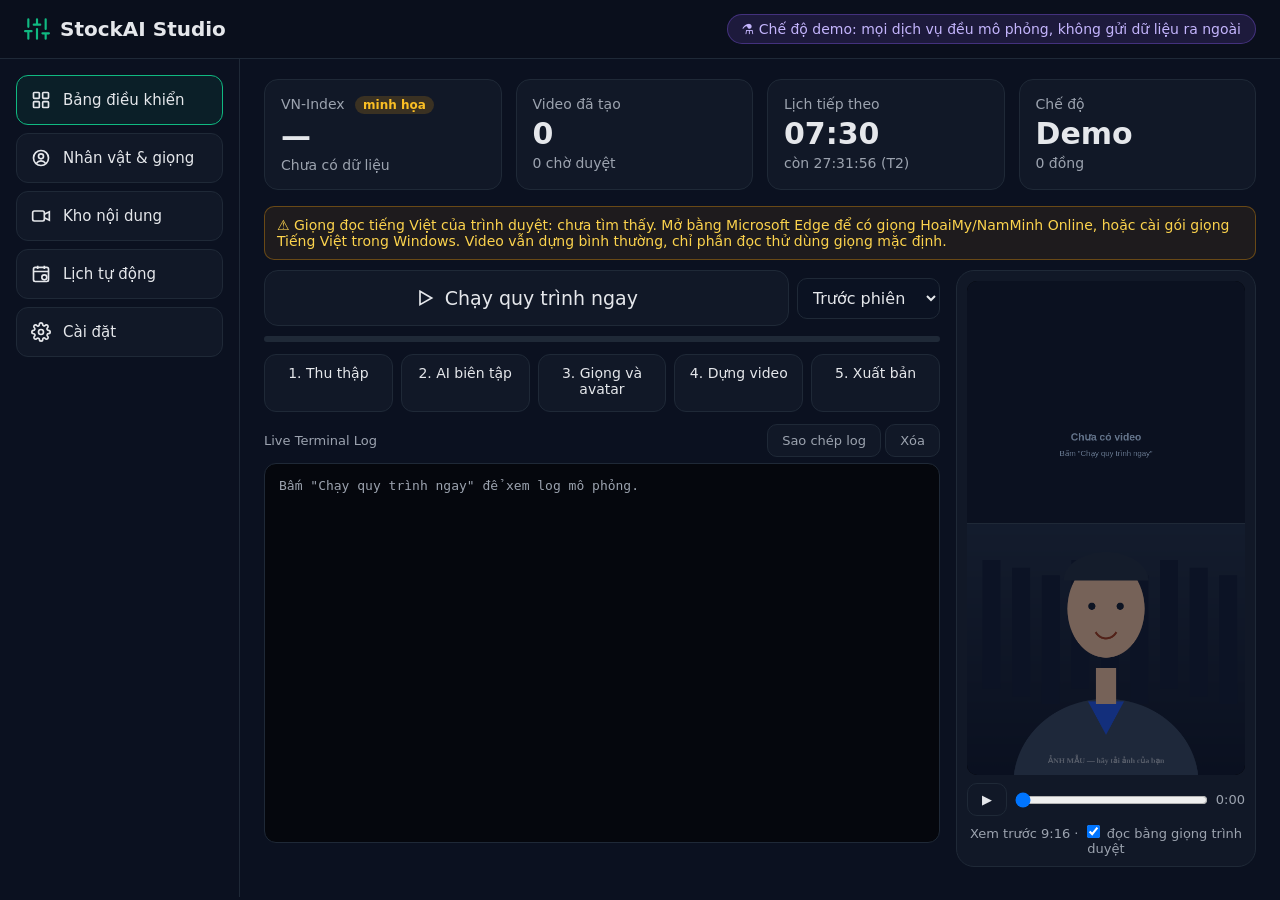
==== demo/index.html @ 79f8d300 "M0-M1 (một phần): khung dự án, models, DB, chỉ báo, RSS, provider thị trường, demo HTML Co-Authored-" ====
<!doctype html>
<html lang="vi">
<head>
<meta charset="utf-8">
<meta name="viewport" content="width=device-width, initial-scale=1">
<title>StockAI Studio</title>
<style>
:root{
  --bg:#0B1120; --panel:#0F172A; --card:#111827; --line:#1F2937; --text:#E5E7EB; --muted:#9CA3AF;
  --up:#10B981; --down:#F43F5E; --act:#3B82F6; --warn:#F59E0B; --purple:#8B5CF6;
}
*{box-sizing:border-box}
html,body{margin:0;height:100%;background:var(--bg);color:var(--text);font-family:"Be Vietnam Pro","Segoe UI",system-ui,sans-serif}
button,input,select,textarea{font:inherit;color:inherit}
button{cursor:pointer}
.top{display:flex;align-items:center;gap:16px;padding:14px 24px;border-bottom:1px solid var(--line);background:#0a0f1c;position:sticky;top:0;z-index:5}
.brand{display:flex;align-items:center;gap:10px;font-weight:700;font-size:20px;white-space:nowrap}
.banner{margin-left:auto;background:rgba(139,92,246,.15);color:#c4b5fd;border:1px solid rgba(139,92,246,.35);padding:6px 14px;border-radius:999px;font-size:14px;overflow:hidden;white-space:nowrap;text-overflow:ellipsis;max-width:60%}
.banner.prod{background:rgba(59,130,246,.15);color:#93c5fd;border-color:rgba(59,130,246,.4)}
.wrap{display:grid;grid-template-columns:240px 1fr;min-height:calc(100vh - 62px)}
nav{border-right:1px solid var(--line);padding:16px;display:flex;flex-direction:column;gap:8px}
nav button{display:flex;align-items:center;gap:12px;text-align:left;background:var(--card);border:1px solid var(--line);border-radius:12px;padding:14px;font-size:15px}
nav button.on{border-color:var(--up);background:rgba(16,185,129,.08)}
nav button svg{flex:none}
main{padding:20px 24px;min-width:0}
.tab{display:none}.tab.on{display:block}
.cards{display:grid;grid-template-columns:repeat(4,minmax(0,1fr));gap:14px;margin-bottom:16px}
.card{background:var(--card);border:1px solid var(--line);border-radius:14px;padding:16px}
.card .k{color:var(--muted);font-size:14px}
.card .v{font-size:30px;font-weight:700;margin:4px 0}
.card .s{color:var(--muted);font-size:14px}
.badge{display:inline-block;font-size:12px;padding:2px 8px;border-radius:999px;margin-left:6px;vertical-align:middle;font-weight:600}
.b-syn{background:rgba(245,158,11,.18);color:#fbbf24}.b-live{background:rgba(16,185,129,.18);color:#34d399}
.b-wait{background:rgba(245,158,11,.18);color:#fbbf24}.b-ok{background:rgba(16,185,129,.18);color:#34d399}
.b-fail{background:rgba(244,63,94,.18);color:#fb7185}.b-dry{background:rgba(59,130,246,.18);color:#93c5fd}
.up{color:var(--up)}.down{color:var(--down)}
.dash{display:grid;grid-template-columns:minmax(0,1fr) 300px;gap:16px}
.run{width:100%;padding:16px;font-size:19px;border-radius:14px;border:1px solid var(--line);background:var(--card);display:flex;align-items:center;justify-content:center;gap:10px}
.run:hover{border-color:var(--act)}
.run.busy{border-color:var(--down);color:#fda4af}
.steps{display:grid;grid-template-columns:repeat(5,1fr);gap:8px;margin:12px 0}
.step{background:var(--card);border:1px solid var(--line);border-radius:12px;padding:10px;font-size:14px;text-align:center;position:relative;overflow:hidden;min-height:58px}
.step .bar{position:absolute;left:0;bottom:0;height:3px;background:var(--up);width:0;transition:width .3s}
.step.doing{border-color:var(--act)}.step.done{border-color:var(--up);color:#a7f3d0}.step.err{border-color:var(--down)}
.term{background:#05070d;border:1px solid var(--line);border-radius:12px;height:380px;overflow:auto;padding:12px 14px;font-family:Consolas,"Cascadia Mono",monospace;font-size:13px;line-height:1.55;position:relative}
.term .INFO{color:#cbd5e1}.term .SUCCESS{color:#34d399}.term .WARN{color:#fbbf24}.term .ERROR{color:#fb7185}.term .DEBUG{color:#64748b}
.term .ts{color:#475569}
.termbar{display:flex;justify-content:space-between;align-items:center;margin:12px 0 6px;color:var(--muted);font-size:13px}
.btn{background:var(--card);border:1px solid var(--line);border-radius:10px;padding:8px 14px}
.btn:hover{border-color:#374151}
.btn.pri{background:var(--act);border-color:var(--act);color:#fff}
.btn.ok{background:var(--up);border-color:var(--up);color:#04130d}
.btn.danger{border-color:rgba(244,63,94,.5);color:#fda4af}
.btn:disabled{opacity:.45;cursor:not-allowed}
.phone{background:var(--card);border:1px solid var(--line);border-radius:18px;padding:10px;text-align:center}
.phone canvas{width:100%;aspect-ratio:9/16;border-radius:10px;background:#000;display:block}
.phone .ctl{display:flex;gap:6px;align-items:center;margin-top:8px}
.phone input[type=range]{flex:1}
.muted{color:var(--muted)}.small{font-size:13px}
.prog{height:6px;background:var(--line);border-radius:99px;overflow:hidden;margin-top:10px}
.prog>div{height:100%;background:linear-gradient(90deg,var(--act),var(--up));width:0;transition:width .3s}
.grid2{display:grid;grid-template-columns:1fr 1fr;gap:16px}
label.f{display:block;margin:10px 0 4px;color:var(--muted);font-size:13px}
input[type=text],input[type=password],input[type=time],select,textarea{width:100%;background:#0b1222;border:1px solid var(--line);border-radius:10px;padding:9px 11px}
textarea{min-height:220px;resize:vertical;line-height:1.5}
h2{margin:0 0 12px;font-size:20px}h3{margin:0 0 8px;font-size:16px}
.joblist{display:flex;flex-direction:column;gap:8px}
.job{display:flex;justify-content:space-between;align-items:center;gap:10px;background:var(--card);border:1px solid var(--line);border-radius:12px;padding:12px 14px;cursor:pointer}
.job.sel{border-color:var(--act)}.job.wait{border-color:rgba(245,158,11,.55)}
.detail{display:grid;grid-template-columns:320px 1fr;gap:16px;margin-top:16px}
.subtabs{display:flex;gap:6px;flex-wrap:wrap;margin-bottom:10px}
.subtabs button{background:transparent;border:1px solid var(--line);border-radius:999px;padding:5px 12px;font-size:13px}
.subtabs button.on{background:var(--act);border-color:var(--act);color:#fff}
.pane{display:none}.pane.on{display:block}
pre.box{white-space:pre-wrap;background:#0b1222;border:1px solid var(--line);border-radius:10px;padding:12px;margin:0;font-family:inherit;font-size:14px;line-height:1.6;max-height:420px;overflow:auto}
table{width:100%;border-collapse:collapse;font-size:14px}
td,th{border-bottom:1px solid var(--line);padding:9px 8px;text-align:left}
th{color:var(--muted);font-weight:500}
.switch{position:relative;display:inline-block;width:42px;height:24px;vertical-align:middle}
.switch input{display:none}
.switch span{position:absolute;inset:0;background:#374151;border-radius:99px;transition:.2s}
.switch span:before{content:"";position:absolute;width:18px;height:18px;left:3px;top:3px;background:#fff;border-radius:50%;transition:.2s}
.switch input:checked+span{background:var(--up)}
.switch input:checked+span:before{transform:translateX(18px)}
.note{background:rgba(245,158,11,.08);border:1px solid rgba(245,158,11,.35);color:#fcd34d;border-radius:10px;padding:10px 12px;font-size:14px;margin:10px 0}
.info{background:rgba(59,130,246,.08);border:1px solid rgba(59,130,246,.35);color:#bfdbfe;border-radius:10px;padding:10px 12px;font-size:14px;margin:10px 0}
.drop{border:2px dashed #374151;border-radius:12px;padding:18px;text-align:center;color:var(--muted);cursor:pointer}
.drop:hover{border-color:var(--act)}
.chk{display:flex;gap:8px;align-items:flex-start;margin:8px 0;font-size:14px}
.row{display:flex;gap:10px;align-items:center;flex-wrap:wrap}
.toast{position:fixed;right:20px;bottom:20px;background:#111827;border:1px solid var(--line);border-left:4px solid var(--up);padding:12px 16px;border-radius:10px;max-width:380px;z-index:20;display:none}
.pub{display:grid;grid-template-columns:24px 110px 1fr;gap:8px;align-items:center;margin:6px 0}
@media (max-width:1100px){.dash,.detail,.grid2{grid-template-columns:1fr}.cards{grid-template-columns:repeat(2,1fr)}.wrap{grid-template-columns:1fr}nav{flex-direction:row;overflow:auto;border-right:0;border-bottom:1px solid var(--line)}nav button{white-space:nowrap}}
</style>
</head>
<body>
<div class="top">
  <div class="brand">
    <svg width="26" height="26" viewBox="0 0 24 24" fill="none" stroke="#10B981" stroke-width="2" stroke-linecap="round"><path d="M4 21v-7M4 10V3M12 21v-9M12 8V3M20 21v-5M20 12V3M1 14h6M9 8h6M17 16h6"/></svg>
    StockAI Studio
  </div>
  <div class="banner" id="banner">⚗ Chế độ demo: mọi dịch vụ đều mô phỏng, không gửi dữ liệu ra ngoài</div>
</div>
<div class="wrap">
<nav id="nav">
  <button data-tab="dash" class="on"><svg width="20" height="20" viewBox="0 0 24 24" fill="none" stroke="currentColor" stroke-width="2"><rect x="3" y="3" width="7" height="7" rx="1"/><rect x="14" y="3" width="7" height="7" rx="1"/><rect x="3" y="14" width="7" height="7" rx="1"/><rect x="14" y="14" width="7" height="7" rx="1"/></svg>Bảng điều khiển</button>
  <button data-tab="char"><svg width="20" height="20" viewBox="0 0 24 24" fill="none" stroke="currentColor" stroke-width="2"><circle cx="12" cy="12" r="9"/><circle cx="12" cy="10" r="3"/><path d="M6.5 18.5a6.5 6.5 0 0 1 11 0"/></svg>Nhân vật &amp; giọng</button>
  <button data-tab="lib"><svg width="20" height="20" viewBox="0 0 24 24" fill="none" stroke="currentColor" stroke-width="2"><rect x="2" y="6" width="14" height="12" rx="2"/><path d="M16 10l6-3v10l-6-3"/></svg>Kho nội dung <span id="navWait"></span></button>
  <button data-tab="sched"><svg width="20" height="20" viewBox="0 0 24 24" fill="none" stroke="currentColor" stroke-width="2"><rect x="3" y="4" width="18" height="17" rx="2"/><path d="M3 9h18M8 2v4M16 2v4"/><circle cx="16" cy="16" r="3"/></svg>Lịch tự động</button>
  <button data-tab="set"><svg width="20" height="20" viewBox="0 0 24 24" fill="none" stroke="currentColor" stroke-width="2"><circle cx="12" cy="12" r="3"/><path d="M19.4 15a1.7 1.7 0 0 0 .3 1.8l.1.1a2 2 0 1 1-2.8 2.8l-.1-.1a1.7 1.7 0 0 0-1.8-.3 1.7 1.7 0 0 0-1 1.5V21a2 2 0 1 1-4 0v-.1a1.7 1.7 0 0 0-1.1-1.5 1.7 1.7 0 0 0-1.8.3l-.1.1a2 2 0 1 1-2.8-2.8l.1-.1a1.7 1.7 0 0 0 .3-1.8 1.7 1.7 0 0 0-1.5-1H3a2 2 0 1 1 0-4h.1a1.7 1.7 0 0 0 1.5-1.1 1.7 1.7 0 0 0-.3-1.8l-.1-.1a2 2 0 1 1 2.8-2.8l.1.1a1.7 1.7 0 0 0 1.8.3H9a1.7 1.7 0 0 0 1-1.5V3a2 2 0 1 1 4 0v.1a1.7 1.7 0 0 0 1 1.5 1.7 1.7 0 0 0 1.8-.3l.1-.1a2 2 0 1 1 2.8 2.8l-.1.1a1.7 1.7 0 0 0-.3 1.8V9a1.7 1.7 0 0 0 1.5 1H21a2 2 0 1 1 0 4h-.1a1.7 1.7 0 0 0-1.5 1z"/></svg>Cài đặt</button>
</nav>
<main>
<!-- TAB 1 -->
<section class="tab on" id="tab-dash">
  <div class="cards">
    <div class="card"><div class="k">VN-Index <span class="badge b-syn" id="qBadge">minh họa</span></div><div class="v" id="cIdx">—</div><div class="s" id="cChg">Chưa có dữ liệu</div></div>
    <div class="card"><div class="k">Video đã tạo</div><div class="v" id="cVid">0</div><div class="s" id="cWait">0 chờ duyệt</div></div>
    <div class="card"><div class="k">Lịch tiếp theo</div><div class="v" id="cNext">--:--</div><div class="s" id="cCount">Chưa có lịch</div></div>
    <div class="card"><div class="k">Chế độ</div><div class="v" id="cMode">Demo</div><div class="s" id="cCost">0 đồng</div></div>
  </div>
  <div id="preflight"></div>
  <div class="dash">
    <div>
      <div class="row" style="gap:8px;flex-wrap:nowrap">
        <button class="run" id="runBtn"><svg width="20" height="20" viewBox="0 0 24 24" fill="none" stroke="currentColor" stroke-width="2"><path d="M6 4l14 8-14 8z"/></svg><span>Chạy quy trình ngay</span></button>
        <select id="sessSel" style="width:180px"><option value="PRE_MARKET">Trước phiên</option><option value="POST_MARKET">Sau phiên</option><option value="ADHOC">Đột xuất</option></select>
      </div>
      <div class="prog"><div id="progBar"></div></div>
      <div class="steps" id="steps"></div>
      <div class="termbar"><span>Live Terminal Log</span><span><button class="btn small" id="copyLog">Sao chép log</button> <button class="btn small" id="clrLog">Xóa</button></span></div>
      <div class="term" id="term"><span class="muted">Bấm "Chạy quy trình ngay" để xem log mô phỏng.</span></div>
    </div>
    <div class="phone">
      <canvas id="dashCanvas" width="540" height="960"></canvas>
      <div class="ctl"><button class="btn small" id="dashPlay">▶</button><input type="range" id="dashSeek" min="0" max="1000" value="0"><span class="small muted" id="dashTime">0:00</span></div>
      <div class="small muted" style="margin-top:6px">Xem trước 9:16 · <label><input type="checkbox" id="dashVoice" checked> đọc bằng giọng trình duyệt</label></div>
    </div>
  </div>
</section>

<!-- TAB 2 -->
<section class="tab" id="tab-char">
  <h2>Nhân vật &amp; giọng đọc</h2>
  <div class="grid2">
    <div class="card">
      <h3>Ảnh chân dung (vùng avatar 1080 × 976)</h3>
      <canvas id="avPrev" width="540" height="488" style="width:100%;border-radius:10px;background:#000"></canvas>
      <div class="drop" id="drop" style="margin-top:10px">Kéo-thả hoặc bấm để chọn ảnh chân dung (JPG/PNG)</div>
      <input type="file" id="avFile" accept="image/*" hidden>
      <label class="f">Tên người trong ảnh</label>
      <input type="text" id="consName" placeholder="Ví dụ: Nguyễn Văn A">
      <label class="f">Quan hệ</label>
      <select id="consRel"><option value="SELF">Tôi là người trong ảnh</option><option value="AUTHORIZED">Đã được người trong ảnh đồng ý</option></select>
      <div class="chk"><input type="checkbox" id="consChk"><label for="consChk">Tôi là người trong ảnh hoặc đã được người trong ảnh đồng ý cho sử dụng hình ảnh để tạo MC ảo (R-LEGAL-3).</label></div>
      <div class="small muted" id="avStatus">Đang dùng ảnh mẫu do app tự vẽ (placeholder).</div>
      <div class="row" style="margin-top:8px"><button class="btn danger small" id="avReset">Quay về ảnh mẫu</button></div>
    </div>
    <div class="card">
      <h3>Nhà cung cấp avatar</h3>
      <select id="avProv">
        <option value="demo">Demo – chuyển động nhẹ (0 đồng, không khớp môi)</option>
        <option value="fal_std">fal.ai Kling AI Avatar v2 Standard (~$0,0562/giây)</option>
        <option value="fal_pro">fal.ai Kling AI Avatar v2 Pro (~$0,115/giây)</option>
        <option value="heygen">HeyGen Photo Avatar (~$0,10/giây)</option>
        <option value="hybrid">Hybrid: khớp môi 15 giây đầu/cuối (~$0,84/video)</option>
      </select>
      <div class="info" id="costEst">Ước tính: 0 đồng/video.</div>
      <h3 style="margin-top:16px">Giọng đọc</h3>
      <label class="f">Giọng (edge-tts ở bản thật)</label>
      <select id="voiceSel"><option value="vi-VN-HoaiMyNeural">vi-VN-HoaiMyNeural (nữ)</option><option value="vi-VN-NamMinhNeural">vi-VN-NamMinhNeural (nam)</option></select>
      <label class="f">Tốc độ: <b id="rateLbl">+5%</b></label>
      <input type="range" id="rate" min="-10" max="20" value="5" style="width:100%">
      <label class="f">Câu nghe thử</label>
      <input type="text" id="ttsText" value="Xin chào, đây là bản tin chứng khoán của StockAI Studio. VN-Index tăng 0,97%.">
      <div class="row" style="margin-top:10px"><button class="btn pri" id="ttsBtn">🔊 Nghe thử</button><span class="small muted" id="ttsInfo"></span></div>
      <div class="small muted" style="margin-top:6px">Văn bản sau chuẩn hóa TTS: <span id="ttsNorm"></span></div>
    </div>
  </div>
</section>

<!-- TAB 3 -->
<section class="tab" id="tab-lib">
  <div class="row" style="justify-content:space-between"><h2>Kho nội dung &amp; duyệt bài</h2>
    <select id="libFilter" style="width:220px"><option value="">Tất cả trạng thái</option><option>WAITING_APPROVAL</option><option>COMPLETED</option><option>FAILED</option><option>CANCELLED</option></select></div>
  <div class="joblist" id="jobList"></div>
  <div id="jobDetail"></div>
</section>

<!-- TAB 4 -->
<section class="tab" id="tab-sched">
  <h2>Lịch tự động</h2>
  <div class="note">Lịch chỉ chạy khi ứng dụng đang mở (có thể thu nhỏ xuống khay hệ thống). Ở bản demo này: chỉ chạy khi tab trình duyệt đang mở.</div>
  <div class="grid2">
    <div class="card">
      <h3>Thêm lịch</h3>
      <label class="f">Tên</label><input type="text" id="sName" value="Bản tin trước phiên">
      <label class="f">Loại phiên</label><select id="sType"><option value="PRE_MARKET">Trước phiên</option><option value="POST_MARKET">Sau phiên</option></select>
      <label class="f">Giờ</label><input type="time" id="sTime" value="07:30">
      <label class="f">Ngày</label><select id="sDays"><option value="mon-fri">Thứ 2 – Thứ 6</option><option value="all">Cả tuần</option></select>
      <label class="f">Nền tảng</label>
      <div class="row small"><label><input type="checkbox" class="sPf" value="telegram" checked> Telegram</label><label><input type="checkbox" class="sPf" value="facebook"> Facebook Reels</label><label><input type="checkbox" class="sPf" value="youtube"> YouTube Shorts</label><label><input type="checkbox" class="sPf" value="tiktok"> TikTok</label></div>
      <div class="chk"><label class="switch"><input type="checkbox" id="sAppr" checked><span></span></label> Chờ tôi duyệt trước khi đăng</div>
      <div class="row"><button class="btn pri" id="sAdd">Thêm lịch</button><button class="btn" id="sQuick">Tạo lịch thử sau 1 phút</button></div>
    </div>
    <div class="card">
      <h3>Danh sách lịch</h3>
      <table><thead><tr><th>Bật</th><th>Tên</th><th>Giờ</th><th>Ngày</th><th>Lần chạy gần nhất</th><th></th></tr></thead><tbody id="sTable"></tbody></table>
    </div>
  </div>
</section>

<!-- TAB 5 -->
<section class="tab" id="tab-set">
  <h2>Cài đặt</h2>
  <div class="grid2">
    <div class="card">
      <h3>Chế độ vận hành</h3>
      <div class="row"><span>DEMO</span><label class="switch"><input type="checkbox" id="modeSw"><span></span></label><span>PRODUCTION</span></div>
      <div id="prodCheck"></div>
      <h3 style="margin-top:18px">Kiểm tra môi trường (preflight)</h3>
      <table id="pfTable"></table>
      <h3 style="margin-top:18px">Bảo trì</h3>
      <div class="row"><button class="btn" id="exportBtn">Xuất dữ liệu demo (JSON)</button><button class="btn danger" id="wipeBtn">Xóa toàn bộ dữ liệu demo</button></div>
    </div>
    <div class="card">
      <h3>Khóa dịch vụ</h3>
      <div class="small muted">Bản thật lưu trong Windows Credential Manager / macOS Keychain (R-SEC-3). Bản demo chỉ giữ trong bộ nhớ tab và <b>không gửi đi đâu</b>.</div>
      <div id="keys"></div>
    </div>
  </div>
</section>
</main>
</div>
<div class="toast" id="toast"></div>

<script>
"use strict";
/* =========================================================
   StockAI Studio — bản demo trình duyệt (theo BLUEPRINT v3.0)
   Mọi dịch vụ ngoài đều mô phỏng; logic nghiệp vụ là thật.
   ========================================================= */
const $ = s => document.querySelector(s);
const $$ = s => [...document.querySelectorAll(s)];
const sleep = ms => new Promise(r => setTimeout(r, ms));
const NFC = s => (s || "").normalize("NFC");
const store = {
  get(k, d){ try{ const v = localStorage.getItem("stockai." + k); return v ? JSON.parse(v) : d; }catch{ return d; } },
  set(k, v){ try{ localStorage.setItem("stockai." + k, JSON.stringify(v)); return true; }catch{ return false; } }
};

/* ---------- Định dạng số kiểu Việt Nam ---------- */
const nf = (d=2) => new Intl.NumberFormat("vi-VN", {minimumFractionDigits:d, maximumFractionDigits:d});
const fmt = (x, d=2) => nf(d).format(x);
const fmtSigned = (x, d=2) => (x >= 0 ? "+" : "-") + fmt(Math.abs(x), d);
const dmy = d => `${String(d.getDate()).padStart(2,"0")}/${String(d.getMonth()+1).padStart(2,"0")}/${d.getFullYear()}`;
const ymd = d => `${d.getFullYear()}-${String(d.getMonth()+1).padStart(2,"0")}-${String(d.getDate()).padStart(2,"0")}`;
const uuid = () => (crypto.randomUUID ? crypto.randomUUID() : String(Math.random()).slice(2));
const SESSION_LABEL = {PRE_MARKET:"TRƯỚC PHIÊN", POST_MARKET:"TỔNG KẾT PHIÊN", ADHOC:"ĐIỂM TIN"};

/* ---------- Layout 9:16 (Mục 10 — nguồn sự thật duy nhất) ---------- */
const L = {
  W:1080, H:1920,
  header:{x:60,y:120,w:960,h:100},
  ticker:{y:220,h:60,speed:140},
  broll:{y:280,h:660},
  aiLabel:{x:76,y:296,h:44},
  divider:{y:940,h:4},
  avatar:{y:944,h:976},
  subs:{left:140,right:940,bottom:1400,size:60,maxW:800},
  wave:{x:120,y:1410,w:840,h:60},
  disclaimer:{x:60,y:860,w:900,h:70},
  unsafe:{bottomY:1440, rightX:960, rightFromY:840, topY:120}
};

/* ---------- Dữ liệu thị trường: SyntheticProvider (random walk có seed) ---------- */
function mulberry32(a){ return function(){ a |= 0; a = a + 0x6D2B79F5 | 0; let t = Math.imul(a ^ a >>> 15, 1 | a); t = t + Math.imul(t ^ t >>> 7, 61 | t) ^ t; return ((t ^ t >>> 14) >>> 0) / 4294967296; }; }
function tradingDaysBack(n, end){
  const out = []; const d = new Date(end); d.setHours(0,0,0,0);
  if (d.getDay() === 0) d.setDate(d.getDate()-2); else if (d.getDay() === 6) d.setDate(d.getDate()-1);
  while (out.length < n){ if (d.getDay() !== 0 && d.getDay() !== 6) out.unshift(new Date(d)); d.setDate(d.getDate()-1); }
  return out;
}
function syntheticBars(seedDate, n=60){
  const seed = Number(ymd(seedDate).replaceAll("-",""));
  const rnd = mulberry32(seed);
  const days = tradingDaysBack(n, seedDate);
  let c = 1640 + rnd()*60; const bars = [];
  for (const d of days){
    const o = c * (1 + (rnd()-0.5)*0.006);
    c = o * (1 + (rnd()-0.48)*0.018);
    const h = Math.max(o,c) * (1 + rnd()*0.006), l = Math.min(o,c) * (1 - rnd()*0.006);
    bars.push({date:ymd(d), open:+o.toFixed(2), high:+h.toFixed(2), low:+l.toFixed(2), close:+c.toFixed(2), volume:Math.round(550e6 + rnd()*450e6)});
  }
  return bars;
}
/* ---------- Chỉ báo (Mục 9.2): SMA20, RSI14 Wilder, hỗ trợ/kháng cự ---------- */
function sma(arr, n){ return arr.map((_,i) => i < n-1 ? null : arr.slice(i-n+1,i+1).reduce((a,b)=>a+b,0)/n); }
function rsiWilder(close, n=14){
  const a = 1/n; let g = 0, l = 0;
  for (let i=1;i<close.length;i++){ const d = close[i]-close[i-1]; const gi = Math.max(d,0), li = Math.max(-d,0);
    if (i === 1){ g = gi; l = li; } else { g = a*gi + (1-a)*g; l = a*li + (1-a)*l; } }
  return l === 0 ? 100 : 100 - 100/(1 + g/l);
}
function buildSnapshot(bars, source, quality){
  const close = bars.map(b=>b.close), last = bars.at(-1), prev = bars.at(-2);
  const t20 = bars.slice(-20);
  const change = last.close - prev.close;
  return { symbol:"VNINDEX", session_date:last.date, bars, close:last.close, change:+change.toFixed(2),
    change_pct:+(change/prev.close*100).toFixed(2), volume:last.volume, value_bn_vnd:null, foreign_net_bn_vnd:null,
    sma20:+sma(close,20).at(-1).toFixed(2), rsi14:+rsiWilder(close).toFixed(2),
    support20:+Math.min(...t20.map(b=>b.low)).toFixed(2), resistance20:+Math.max(...t20.map(b=>b.high)).toFixed(2),
    source, data_quality:quality };
}

/* ---------- Tin tức: fixture RSS mẫu (tự tạo, đúng cấu trúc 3 nguồn) ---------- */
const NEWS_FIXTURE = [
  {t:"Khối ngoại bán ròng phiên thứ ba liên tiếp trên HOSE", s:"CafeF", h:3, sum:"Dòng vốn ngoại tiếp tục rút ròng tập trung ở nhóm ngân hàng và bất động sản."},
  {t:"NHNN giữ ổn định lãi suất điều hành, tỷ giá hạ nhiệt", s:"VnEconomy", h:5, sum:"Ngân hàng Nhà nước duy trì mặt bằng lãi suất, tỷ giá trung tâm giảm nhẹ trong tuần."},
  {t:"Thanh khoản HOSE cải thiện, dòng tiền quay lại nhóm chứng khoán", s:"Vietstock", h:7, sum:"Giá trị giao dịch tăng so với phiên trước, nhóm cổ phiếu chứng khoán thu hút dòng tiền."},
  {t:"Khối ngoại bán ròng phiên thứ 3 liên tiếp trên sàn HOSE", s:"Vietstock", h:4, sum:"Tin trùng ý với CafeF — dùng để kiểm tra chống trùng gần đúng."},
  {t:"Fed phát tín hiệu thận trọng về lộ trình giảm lãi suất", s:"VnEconomy", h:9, sum:"Biên bản cuộc họp cho thấy các thành viên muốn thêm dữ liệu lạm phát trước khi quyết định."},
  {t:"Nhóm cổ phiếu thép hồi phục sau chuỗi điều chỉnh", s:"CafeF", h:11, sum:"Nhiều mã thép tăng giá trở lại khi giá nguyên liệu đầu vào ổn định."},
  {t:"Giá vàng miếng lập đỉnh mới trong tuần", s:"VnEconomy", h:6, sum:"Tin ngoài chủ đề chứng khoán — sẽ bị bộ lọc từ khóa loại bỏ."},
  {t:"Trái phiếu doanh nghiệp: áp lực đáo hạn giảm dần", s:"CafeF", h:20, sum:"Khối lượng trái phiếu đáo hạn trong quý tới thấp hơn cùng kỳ."},
  {t:"UPCoM: thêm doanh nghiệp đăng ký giao dịch trong tháng", s:"Vietstock", h:26, sum:"Số doanh nghiệp mới lên sàn UPCoM tăng nhẹ."},
  {t:"VN-Index giằng co quanh vùng kháng cự ngắn hạn", s:"CafeF", h:2, sum:"Chỉ số dao động hẹp, lực cung xuất hiện khi tiếp cận vùng đỉnh cũ."}
];
const TOPIC_KW = {"vn-index":3,"cổ phiếu":2,"chứng khoán":2,"hose":2,"hnx":2,"upcom":1.5,"khối ngoại":3,"thanh khoản":2.5,"lãi suất":2,"tỷ giá":1.5,"nhnn":1.5,"fed":1.5,"trái phiếu":1};
const normTitle = s => NFC(s).toLowerCase().replace(/[^\p{L}\p{N}\s]/gu," ").replace(/\s+/g," ").trim();
async function sha256(s){ const b = await crypto.subtle.digest("SHA-256", new TextEncoder().encode(s)); return [...new Uint8Array(b)].map(x=>x.toString(16).padStart(2,"0")).join(""); }
function jaccard(a, b){ const A = new Set(normTitle(a).split(" ")), B = new Set(normTitle(b).split(" ")); let i = 0; A.forEach(w => B.has(w) && i++); return i / (A.size + B.size - i); }
async function collectNews(now, log){
  // Cửa sổ thời gian: min(now-48h, 00:00 ngày giao dịch liền trước), tối đa 96h
  const prevTd = new Date(now); prevTd.setHours(0,0,0,0);
  do { prevTd.setDate(prevTd.getDate()-1); } while (prevTd.getDay()===0 || prevTd.getDay()===6);
  let since = new Date(Math.min(now - 48*3600e3, prevTd));
  if (now - since > 96*3600e3) since = new Date(now - 96*3600e3);
  await log("INFO", `Cửa sổ tin: từ ${since.toLocaleString("vi-VN")} (${Math.round((now-since)/3600e3)} giờ)`);
  const items = [], seen = new Set();
  for (const f of NEWS_FIXTURE){
    const title = NFC(f.t), low = title.toLowerCase() + " " + f.sum.toLowerCase();
    const kw = Object.entries(TOPIC_KW).filter(([k]) => low.includes(k));
    if (!kw.length){ await log("DEBUG", `Loại tin ngoài chủ đề: "${title}"`); continue; }
    const hash = await sha256(normTitle(title));
    if (seen.has(hash)) continue; seen.add(hash);
    const dup = items.find(x => jaccard(x.title, title) >= 0.6);
    if (dup){ dup.sources++; await log("DEBUG", `Chống trùng (Jaccard ≥ 0,6): gộp "${title}" vào tin của ${dup.source}`); continue; }
    items.push({ title, source:f.s, url:`https://example.invalid/${f.s.toLowerCase()}/${hash.slice(0,10)}`, published_at:new Date(now - f.h*3600e3).toISOString(),
      summary:NFC(f.sum).slice(0,300), content_hash:hash, kwWeight:kw.reduce((a,[,w])=>a+w,0), hoursAgo:f.h, sources:1 });
  }
  const maxKw = Math.max(...items.map(x=>x.kwWeight));
  items.forEach(x => x.score = +(0.5*Math.max(0,1-x.hoursAgo/96) + 0.3*x.kwWeight/maxKw + 0.2*Math.min(x.sources,3)/3).toFixed(3));
  items.sort((a,b) => b.score - a.score);
  return items.slice(0,20).map((x,i) => ({...x, id:i}));
}

/* ---------- AI biên tập: TemplateFallbackProvider + hậu kiểm ---------- */
const DISCLAIMER = "Nội dung chỉ mang tính tham khảo, không phải khuyến nghị đầu tư.";
const AI_DECL = "Video có sử dụng AI (MC ảo, giọng đọc tổng hợp).";
const BANNED = ["chắc chắn","mua ngay","bắt đáy ngay","x2 tài khoản","cơ hội cuối cùng"];
const HOOKS = ["câu hỏi gợi tò mò","con số nổi bật nhất","so sánh với phiên trước","tin nóng nhất","cảnh báo nhẹ nhàng"];
const wc = s => s.trim().split(/\s+/).filter(Boolean).length;
function templateScript(ctx){
  const m = ctx.market, up = m.change >= 0, dir = up ? "tăng" : "giảm";
  const sd = new Date(m.session_date + "T00:00:00");
  const hookIdx = (new Date(ctx.run_date).getDate()) % HOOKS.length;
  const hookLines = [
    `Sau phiên ${dir} ${fmt(Math.abs(m.change))} điểm, liệu VN-Index sẽ đi tiếp theo hướng nào?`,
    `${fmt(m.close)} điểm, đó là mức đóng cửa mới nhất của VN-Index.`,
    `So với phiên trước, VN-Index đã ${dir} ${fmt(Math.abs(m.change_pct))}%.`,
    `Tin đáng chú ý nhất hôm nay: ${ctx.news[0].title.toLowerCase()}.`,
    `Thị trường đang tiến gần vùng kháng cự, hãy cùng xem các tín hiệu cần lưu ý.`
  ];
  const n = ctx.news.slice(0,3);
  const rsiState = m.rsi14 > 70 ? "quá mua" : m.rsi14 < 30 ? "quá bán" : "trung tính";
  const parts = [
    hookLines[hookIdx],
    `Xin chào quý vị, đây là bản tin chứng khoán ${SESSION_LABEL[ctx.session_type].toLowerCase()} ngày ${dmy(new Date(ctx.run_date))}.`,
    `Kết thúc phiên ngày ${String(sd.getDate()).padStart(2,"0")}/${String(sd.getMonth()+1).padStart(2,"0")}, VN-Index đóng cửa tại ${fmt(m.close)} điểm, ${dir} ${fmt(Math.abs(m.change))} điểm, tương ứng ${fmt(Math.abs(m.change_pct))}%.`,
    `Về kỹ thuật, chỉ số đang nằm ${m.close >= m.sma20 ? "trên" : "dưới"} đường trung bình 20 phiên ở mức ${fmt(m.sma20)} điểm.`,
    `Chỉ báo RSI 14 phiên ở mức ${fmt(m.rsi14)}, cho thấy trạng thái ${rsiState}.`,
    `Vùng hỗ trợ gần nhất quanh ${fmt(m.support20)} điểm, còn kháng cự nằm quanh ${fmt(m.resistance20)} điểm.`,
    `Tiếp theo là các tin đáng chú ý.`,
    `Thứ nhất, ${n[0].title.toLowerCase()}.`, `Thứ hai, ${n[1].title.toLowerCase()}.`, `Thứ ba, ${n[2].title.toLowerCase()}.`,
    `Với kịch bản cơ sở, chỉ số có thể dao động trong vùng từ ${fmt(m.support20)} đến ${fmt(m.resistance20)} điểm khi thị trường chờ thêm thông tin mới.`,
    `Với kịch bản thận trọng, nếu đánh mất vùng hỗ trợ ${fmt(m.support20)} điểm, áp lực điều chỉnh có thể gia tăng, vì vậy việc quản trị rủi ro là rất quan trọng.`
  ];
  const fillers = [n[0].summary, n[1].summary, n[2].summary, "Diễn biến dòng tiền trong những phiên tới sẽ là yếu tố quan trọng cần theo dõi.", "Quý vị nên theo dõi thêm thông tin từ các nguồn chính thức trước khi ra quyết định."];
  const closing = ["Cảm ơn quý vị đã theo dõi, hẹn gặp lại trong bản tin tiếp theo.", DISCLAIMER];
  let body = [...parts]; let fi = 0;
  while (wc([...body, ...closing].join(" ")) < 175 && fi < fillers.length){ body.splice(7 + fi*2 + 1, 0, fillers[fi]); fi++; }
  const video_script = NFC([...body, ...closing].join(" "));
  const sentiment = m.change_pct > 0.3 ? "BULLISH" : m.change_pct < -0.3 ? "BEARISH" : "NEUTRAL";
  const ticker = `VN-INDEX ${fmt(m.close)} (${fmtSigned(m.change_pct)}%) | SMA20 ${fmt(m.sma20)} | RSI14 ${fmt(m.rsi14,1)}`.slice(0,120);
  const scenarios = [
    {name:"CƠ SỞ", description:`Dao động trong vùng ${fmt(m.support20)} – ${fmt(m.resistance20)} điểm, thị trường chờ thêm thông tin mới.`},
    {name:"THẬN TRỌNG", description:`Nếu đánh mất hỗ trợ ${fmt(m.support20)} điểm, áp lực điều chỉnh có thể gia tăng.`}
  ];
  const social = NFC([
    `📊 BẢN TIN CHỨNG KHOÁN ${SESSION_LABEL[ctx.session_type]} ${dmy(new Date(ctx.run_date))}`, "",
    `• VN-Index: ${fmt(m.close)} điểm (${fmtSigned(m.change)} | ${fmtSigned(m.change_pct)}%)`,
    `• SMA20: ${fmt(m.sma20)} · RSI14: ${fmt(m.rsi14)}`,
    `• Hỗ trợ ${fmt(m.support20)} · Kháng cự ${fmt(m.resistance20)}`, "",
    "📰 Tin đáng chú ý:", ...n.map(x => `• ${x.title} (${x.source})`), "",
    `🔹 Kịch bản cơ sở: ${scenarios[0].description}`, `🔸 Kịch bản thận trọng: ${scenarios[1].description}`, "",
    `Nguồn tin: ${[...new Set(n.map(x=>x.source))].join(", ")}.`, DISCLAIMER, AI_DECL
  ].join("\n"));
  return {
    video_title:`Bản tin ${SESSION_LABEL[ctx.session_type].toLowerCase()} ${dmy(new Date(ctx.run_date))}: VN-Index ${dir} ${fmt(Math.abs(m.change_pct))}%`.slice(0,80),
    market_sentiment:sentiment,
    selected_news:n.map((x,i) => ({headline:x.title.split(" ").slice(0,12).join(" "), impact:"TRUNG LẬP", brief:x.summary, source_index:i})),
    scenarios, social_post_text:social, video_script, ticker_text:ticker,
    hashtags:["#chungkhoan","#VNIndex","#bantinchungkhoan","#taichinh"]
  };
}
/* Factcheck số liệu bằng code (Mục 9.4.5) */
const NUM_RE = /[+-]?\d{1,3}(?:\.\d{3})+(?:,\d+)?|[+-]?\d+(?:,\d+)?/g;
const parseVN = s => parseFloat(s.replace(/\./g,"").replace(",","."));
function factcheck(script, ctx){
  const m = ctx.market, sd = new Date(m.session_date), rd = new Date(ctx.run_date);
  const allowed = [m.close, m.change, m.change_pct, m.sma20, m.rsi14, m.support20, m.resistance20, m.volume, m.volume/1e6,
    sd.getDate(), sd.getMonth()+1, sd.getFullYear(), rd.getDate(), rd.getMonth()+1, rd.getFullYear(), 1,2,3,4,5,6,7,8,9,10,14,20,60];
  const newsText = ctx.news.map(x => x.title + " " + x.summary).join(" ");
  (newsText.match(NUM_RE) || []).forEach(x => allowed.push(parseVN(x)));
  const errs = [];
  const text = [script.video_script, script.social_post_text, script.ticker_text].join("\n");
  for (const raw of (text.match(NUM_RE) || [])){
    const v = Math.abs(parseVN(raw));
    const ok = allowed.some(a => { a = Math.abs(a); return Math.abs(a - v) <= 0.01 || (a && Math.abs(a - v)/a <= 0.005) || Math.abs(+a.toFixed(1) - v) <= 0.01; });
    if (!ok) errs.push(`Số không có trong dữ liệu: ${raw}`);
  }
  const inputs = (newsText + " VNINDEX").toUpperCase();
  for (const t of (script.video_script.match(/\b[A-Z]{3}\b/g) || [])){
    if (!["SMA","RSI","HNX"].includes(t) && !inputs.includes(t)) errs.push(`Mã không có trong dữ liệu: ${t}`);
  }
  return errs;
}
function postcheck(script, ctx){
  const errs = [];
  const w = wc(script.video_script);
  if (w < 160 || w > 220) errs.push(`video_script có ${w} từ (yêu cầu 160–220)`);
  if (!script.video_script.trim().endsWith(DISCLAIMER)) errs.push("Thiếu câu miễn trừ ở cuối kịch bản (R-LEGAL-4)");
  if (!script.social_post_text.includes(DISCLAIMER) || !script.social_post_text.includes(AI_DECL)) errs.push("Bài đăng thiếu miễn trừ hoặc khai báo AI (R-LEGAL-1)");
  script.selected_news.forEach(h => wc(h.headline) > 12 && errs.push(`Headline quá 12 từ: ${h.headline}`));
  if (script.selected_news.length < 3 || script.selected_news.length > 4) errs.push("selected_news phải có 3–4 tin");
  if (script.scenarios.length !== 2) errs.push("Phải có đúng 2 kịch bản");
  if (script.ticker_text.length > 120) errs.push("ticker_text quá 120 ký tự");
  const all = (script.video_script + " " + script.social_post_text).toLowerCase();
  BANNED.forEach(b => all.includes(b) && errs.push(`Cụm từ cấm: "${b}"`));
  return errs.concat(factcheck(script, ctx));
}

/* ---------- Giọng đọc & phụ đề ---------- */
function viNormalize(s){
  return NFC(s).replace(/([+])(\d[\d.,]*)\s*điểm/g,"tăng $2 điểm").replace(/-(\d[\d.,]*)\s*điểm/g,"giảm $1 điểm")
    .replace(/%/g," phần trăm").replace(/VN-INDEX/gi,"VN-Index").replace(/\|/g,".")
    .replace(/[*#_~]/g,"").replace(/[\u{1F300}-\u{1FAFF}\u{2600}-\u{27BF}]/gu,"").replace(/\s+/g," ").trim();
}
function wordTimings(text, ratePct){
  // Ước lượng thời gian từng từ (bản thật: WordBoundary của edge-tts)
  const words = text.split(/\s+/).filter(Boolean); const out = []; let t = 300;
  const k = 1 / (1 + ratePct/100);
  for (const w of words){
    const dur = (170 + w.length*38) * k; out.push({text:w, start_ms:Math.round(t), end_ms:Math.round(t+dur)});
    t += dur + (/[.,;:?!]$/.test(w) ? (/[.?!]$/.test(w) ? 380 : 180)*k : 40*k);
  }
  return out;
}
const measureCtx = document.createElement("canvas").getContext("2d");
function buildCues(words){
  measureCtx.font = `700 ${L.subs.size}px "Be Vietnam Pro","Segoe UI",sans-serif`;
  const fits = s => measureCtx.measureText(s).width <= L.subs.maxW;
  const cues = []; let lines = [""], start = null, last = null;
  const flush = () => { if (start === null) return; cues.push({start, end:last.end_ms, lines:lines.filter(Boolean)}); lines = [""]; start = null; };
  for (const w of words){
    if (start === null) start = w.start_ms;
    const cur = lines.at(-1), cand = cur ? cur + " " + w.text : w.text;
    if (fits(cand)) lines[lines.length-1] = cand;
    else if (lines.length < 2){ lines.push(w.text); }
    else { flush(); start = w.start_ms; lines = [w.text]; }
    last = w;
    const dur = last.end_ms - start;
    if ((/[.?!]$/.test(w.text) && dur >= 800) || dur >= 3500) flush();
  }
  flush();
  for (let i=0;i<cues.length-1;i++) if (cues[i+1].start - cues[i].end < 150) cues[i].end = cues[i+1].start;
  return cues;
}
function toSRT(cues){
  const ts = ms => { const h=Math.floor(ms/3.6e6), m=Math.floor(ms/6e4)%60, s=Math.floor(ms/1000)%60, r=ms%1000; return `${String(h).padStart(2,"0")}:${String(m).padStart(2,"0")}:${String(s).padStart(2,"0")},${String(r).padStart(3,"0")}`; };
  return cues.map((c,i) => `${i+1}\n${ts(c.start)} --> ${ts(c.end)}\n${c.lines.join("\n")}\n`).join("\n");
}
function toASS(cues){
  const ts = ms => { const cs = Math.round(ms/10); return `${Math.floor(cs/360000)}:${String(Math.floor(cs/6000)%60).padStart(2,"0")}:${String(Math.floor(cs/100)%60).padStart(2,"0")}.${String(cs%100).padStart(2,"0")}`; };
  return `[Script Info]\nScriptType: v4.00+\nPlayResX: 1080\nPlayResY: 1920\nWrapStyle: 2\n\n[V4+ Styles]\nFormat: Name, Fontname, Fontsize, PrimaryColour, SecondaryColour, OutlineColour, BackColour, Bold, Italic, Underline, StrikeOut, ScaleX, ScaleY, Spacing, Angle, BorderStyle, Outline, Shadow, Alignment, MarginL, MarginR, MarginV, Encoding\nStyle: Main,Be Vietnam Pro,60,&H0015CCFA,&H00FFFFFF,&H00000000,&H80000000,-1,0,0,0,100,100,0,0,1,4,2,2,140,140,520,1\n\n[Events]\nFormat: Layer, Start, End, Style, Name, MarginL, MarginR, MarginV, Effect, Text\n` +
    cues.map(c => `Dialogue: 0,${ts(c.start)},${ts(c.end)},Main,,0,0,0,,${c.lines.join("\\N")}`).join("\n");
}
function speak(text, onend){
  if (!("speechSynthesis" in window)) return false;
  speechSynthesis.cancel();
  const u = new SpeechSynthesisUtterance(viNormalize(text));
  const vs = speechSynthesis.getVoices().filter(v => v.lang && v.lang.toLowerCase().startsWith("vi"));
  const want = $("#voiceSel").value.includes("NamMinh") ? /nam ?minh/i : /hoai ?my/i;
  u.voice = vs.find(v => want.test(v.name)) || vs[0] || null; u.lang = "vi-VN";
  u.rate = 1 + (+$("#rate").value)/100;
  if (onend) u.onend = onend;
  speechSynthesis.speak(u);
  return u.voice ? u.voice.name : "giọng mặc định (máy chưa có giọng tiếng Việt)";
}
if ("speechSynthesis" in window) speechSynthesis.onvoiceschanged = () => {};

/* ---------- Avatar: placeholder vẽ bằng canvas + crop 1080x976 ---------- */
let avatarImg = null;
function placeholderAvatar(){
  const c = document.createElement("canvas"); c.width = 1080; c.height = 976; const g = c.getContext("2d");
  const bg = g.createLinearGradient(0,0,0,976); bg.addColorStop(0,"#1e293b"); bg.addColorStop(1,"#0b1120"); g.fillStyle = bg; g.fillRect(0,0,1080,976);
  g.fillStyle = "#0f172a"; for (let i=0;i<9;i++){ g.fillRect(60+i*115, 140 + (i%3)*30, 70, 500); }
  g.fillStyle = "#334155"; g.beginPath(); g.ellipse(540, 1010, 360, 330, 0, Math.PI, 0); g.fill();
  g.fillStyle = "#1d4ed8"; g.beginPath(); g.moveTo(470,690); g.lineTo(540,820); g.lineTo(610,690); g.fill();
  g.fillStyle = "#e2b48f"; g.fillRect(500,560,80,140);
  g.beginPath(); g.ellipse(540, 330, 150, 190, 0, 0, Math.PI*2); g.fill();
  g.fillStyle = "#1f2937"; g.beginPath(); g.ellipse(540, 220, 165, 110, 0, Math.PI, 0); g.fill();
  g.fillStyle = "#111827"; g.beginPath(); g.arc(485,320,14,0,7); g.arc(595,320,14,0,7); g.fill();
  g.strokeStyle = "#9a3412"; g.lineWidth = 8; g.beginPath(); g.arc(540,400,45,0.15*Math.PI,0.85*Math.PI); g.stroke();
  g.fillStyle = "rgba(255,255,255,.55)"; g.font = "600 30px 'Segoe UI'"; g.textAlign = "center"; g.fillText("ẢNH MẪU — hãy tải ảnh của bạn", 540, 930);
  return c;
}
function cropPortrait(img){
  const c = document.createElement("canvas"); c.width = 1080; c.height = 976; const g = c.getContext("2d");
  const r = 1080/976, ir = img.width/img.height; let sw, sh, sx, sy;
  if (ir > r){ sh = img.height; sw = sh*r; sx = (img.width-sw)/2; sy = 0; } else { sw = img.width; sh = sw/r; sx = 0; sy = Math.max(0,(img.height-sh)*0.25); }
  g.drawImage(img, sx, sy, sw, sh, 0, 0, 1080, 976); return c;
}
function currentAvatar(){ return avatarImg || (avatarImg = placeholderAvatar()); }

/* ---------- Thành phần đồ họa (Giai đoạn A) ---------- */
const FONT = `"Be Vietnam Pro","Segoe UI",sans-serif`;
function wrapText(g, text, maxW){ const words = text.split(" "), lines = []; let cur = ""; for (const w of words){ const t = cur ? cur+" "+w : w; if (g.measureText(t).width > maxW && cur){ lines.push(cur); cur = w; } else cur = t; } if (cur) lines.push(cur); return lines; }
function watermark(g, w, h){
  g.save(); g.translate(w/2,h/2); g.rotate(-0.32); g.fillStyle = "rgba(245,158,11,.22)"; g.font = `800 52px ${FONT}`; g.textAlign = "center";
  g.fillText("DỮ LIỆU MINH HỌA", 0, -20); g.font = `700 32px ${FONT}`; g.fillText("KHÔNG PHẢI SỐ LIỆU THẬT", 0, 30); g.restore();
}
function renderChart(m){
  const c = document.createElement("canvas"); c.width = 1080; c.height = 660; const g = c.getContext("2d");
  g.fillStyle = "#0F172A"; g.fillRect(0,0,1080,660);
  const bars = m.bars, x0 = 40, x1 = 1000, yTop = 120, yBot = 520, vTop = 540, vBot = 640;
  const lo = Math.min(...bars.map(b=>b.low), m.support20)*0.998, hi = Math.max(...bars.map(b=>b.high), m.resistance20)*1.002;
  const Y = v => yBot - (v-lo)/(hi-lo)*(yBot-yTop), step = (x1-x0)/bars.length;
  g.strokeStyle = "#1E293B"; g.lineWidth = 1;
  for (let i=0;i<=5;i++){ const y = yTop + i*(yBot-yTop)/5; g.beginPath(); g.moveTo(x0,y); g.lineTo(x1,y); g.stroke(); }
  const maxV = Math.max(...bars.map(b=>b.volume));
  bars.forEach((b,i) => { const x = x0 + i*step + step/2, upc = b.close >= b.open; g.strokeStyle = g.fillStyle = upc ? "#10B981" : "#F43F5E";
    g.beginPath(); g.moveTo(x, Y(b.high)); g.lineTo(x, Y(b.low)); g.stroke();
    const yo = Y(b.open), yc = Y(b.close); g.fillRect(x-step*0.32, Math.min(yo,yc), step*0.64, Math.max(2,Math.abs(yc-yo)));
    g.globalAlpha = 0.45; const vh = b.volume/maxV*(vBot-vTop); g.fillRect(x-step*0.32, vBot-vh, step*0.64, vh); g.globalAlpha = 1; });
  const s = sma(bars.map(b=>b.close),20); g.strokeStyle = "#F59E0B"; g.lineWidth = 3; g.beginPath(); let st = false;
  s.forEach((v,i) => { if (v===null) return; const x = x0 + i*step + step/2; st ? g.lineTo(x,Y(v)) : g.moveTo(x,Y(v)); st = true; }); g.stroke();
  g.setLineDash([10,8]); g.lineWidth = 2;
  [[m.support20,"#10B981","Hỗ trợ"],[m.resistance20,"#F43F5E","Kháng cự"]].forEach(([v,col,lb]) => { g.strokeStyle = col; g.beginPath(); g.moveTo(x0,Y(v)); g.lineTo(x1,Y(v)); g.stroke();
    g.fillStyle = col; g.font = `600 20px ${FONT}`; g.textAlign = "right"; g.fillText(`${lb} ${fmt(v)}`, 1015, Y(v)-8); });
  g.setLineDash([]); g.textAlign = "left";
  const up = m.change >= 0; g.font = `800 38px ${FONT}`; g.fillStyle = up ? "#10B981" : "#F43F5E";
  g.fillText(`VN-INDEX | ${fmt(m.close)} (${fmtSigned(m.change)} | ${fmtSigned(m.change_pct)}%)`, 40, 58);
  const sd = new Date(m.session_date+"T00:00:00");
  g.fillStyle = "#E5E7EB"; g.font = `400 22px ${FONT}`; g.fillText(`Phiên ${dmy(sd)} · Nguồn: ${m.source} · SMA20 ${fmt(m.sma20)} · RSI14 ${fmt(m.rsi14)}`, 40, 94);
  if (m.data_quality === "SYNTHETIC") watermark(g,1080,660);
  return c;
}
function renderCard(h, src, m, idx){
  const c = document.createElement("canvas"); c.width = 1080; c.height = 660; const g = c.getContext("2d");
  const gr = g.createLinearGradient(0,0,1080,660); gr.addColorStop(0,"#0F172A"); gr.addColorStop(1,"#111827"); g.fillStyle = gr; g.fillRect(0,0,1080,660);
  const col = {"TÍCH CỰC":"#10B981","TIÊU CỰC":"#F43F5E","TRUNG LẬP":"#F59E0B"}[h.impact];
  g.fillStyle = col; g.fillRect(60,100,8,440);
  g.font = `700 26px ${FONT}`; const tw = g.measureText(h.impact).width + 36; g.globalAlpha = .18; g.fillRect(96,100,tw,46); g.globalAlpha = 1; g.fillText(h.impact, 114, 133);
  g.fillStyle = "#9CA3AF"; g.font = `600 24px ${FONT}`; g.fillText(`TIN NÓNG #${idx+1}`, 120 + tw, 133);
  let size = 62, lines; do { g.font = `800 ${size}px ${FONT}`; lines = wrapText(g, h.headline, 880); size -= 4; } while (lines.length > 3 && size > 40);
  g.fillStyle = "#F9FAFB"; lines.slice(0,3).forEach((l,i) => g.fillText(l, 96, 230 + i*(size+16)));
  g.font = `400 32px ${FONT}`; g.fillStyle = "#CBD5E1"; wrapText(g, h.brief, 880).slice(0,2).forEach((l,i) => g.fillText(l, 96, 230 + lines.length*(size+16) + 30 + i*44));
  g.font = `600 24px ${FONT}`; g.fillStyle = "#64748B"; g.fillText(`Nguồn: ${src}`, 96, 600);
  if (m.data_quality === "SYNTHETIC") watermark(g,1080,660);
  return c;
}
function renderTickerStrip(text){
  measureCtx.font = `500 34px ${FONT}`; const seg = text + "  •  "; const S = Math.ceil(measureCtx.measureText(seg).width);
  const n = Math.ceil(1080/S) + 1; const c = document.createElement("canvas"); c.width = S*n; c.height = 60; const g = c.getContext("2d");
  g.fillStyle = "#111827"; g.fillRect(0,0,c.width,60); g.fillStyle = "#E5E7EB"; g.font = `500 34px ${FONT}`; g.textBaseline = "middle";
  for (let i=0;i<n;i++) g.fillText(seg, i*S, 31); return {canvas:c, S};
}
function prepareAssets(job){
  if (job._assets) return job._assets;
  const m = job.market, sc = job.script;
  const chart = renderChart(m);
  const cards = sc.selected_news.map((h,i) => renderCard(h, job.news[h.source_index]?.source || "", m, i));
  const seq = [chart, ...cards, chart]; const D = job.duration_s; const xf = 0.4;
  const segLen = (D + xf*(seq.length-1)) / seq.length;
  job._assets = {chart, cards, seq, segLen, xf, ticker:renderTickerStrip(sc.ticker_text)};
  return job._assets;
}

/* ---------- Dựng khung hình (Giai đoạn B — cùng filtergraph, vẽ bằng canvas) ---------- */
function drawFrame(g, job, t, opt={}){
  const A = prepareAssets(job), D = job.duration_s, m = job.market;
  g.save(); g.scale(g.canvas.width/1080, g.canvas.height/1920);
  g.fillStyle = "#0B1120"; g.fillRect(0,0,1080,1920);
  // Header Z1
  g.fillStyle = "#10B981"; g.fillRect(60,138,64,64); g.fillStyle = "#04130d"; g.font = `900 30px ${FONT}`; g.textAlign = "center"; g.fillText("SA",92,182);
  g.textAlign = "left"; g.fillStyle = "#F9FAFB"; g.font = `800 36px ${FONT}`; g.fillText("BẢN TIN CHỨNG KHOÁN", 140, 168);
  g.fillStyle = "#34d399"; g.font = `600 26px ${FONT}`; g.fillText(SESSION_LABEL[job.session_type], 140, 204);
  g.fillStyle = "#9CA3AF"; g.textAlign = "right"; g.font = `600 28px ${FONT}`; g.fillText(dmy(new Date(job.run_date)), 1020, 182); g.textAlign = "left";
  // Ticker Z2
  const tk = A.ticker; g.drawImage(tk.canvas, -((t*L.ticker.speed) % tk.S), L.ticker.y);
  // B-roll Z3 với xfade
  const pos = i => i*(A.segLen - A.xf);
  let idx = 0; for (let i=0;i<A.seq.length;i++) if (t >= pos(i)) idx = i;
  const drawSeg = (i, alpha) => { const lt = t - pos(i); const zoom = (i===0 || i===A.seq.length-1) ? 1 + 0.04*Math.min(1, lt/A.segLen) : 1;
    g.globalAlpha = alpha; g.save(); g.beginPath(); g.rect(0,L.broll.y,1080,L.broll.h); g.clip();
    g.drawImage(A.seq[i], 540 - 540*zoom, L.broll.y + 330 - 330*zoom, 1080*zoom, 660*zoom); g.restore(); g.globalAlpha = 1; };
  drawSeg(idx, 1);
  if (idx+1 < A.seq.length && t > pos(idx+1) - A.xf){ drawSeg(idx+1, Math.min(1, (t - (pos(idx+1) - A.xf))/A.xf)); }
  // Nhãn AI cố định
  g.font = `700 24px ${FONT}`; const lbl = "Nội dung có sử dụng AI"; const lw = g.measureText(lbl).width;
  g.fillStyle = "rgba(15,23,42,.85)"; roundRect(g, L.aiLabel.x, L.aiLabel.y, lw + 86, 44, 22); g.fill();
  g.fillStyle = "#8B5CF6"; roundRect(g, L.aiLabel.x+6, L.aiLabel.y+6, 50, 32, 16); g.fill();
  g.fillStyle = "#fff"; g.fillText("AI", L.aiLabel.x+16, L.aiLabel.y+31); g.fillStyle = "#E5E7EB"; g.fillText(lbl, L.aiLabel.x+68, L.aiLabel.y+31);
  // Z4 đường phân cách phát sáng
  g.shadowColor = "#10B981"; g.shadowBlur = 24; g.fillStyle = "#10B981"; g.fillRect(0, L.divider.y, 1080, 4); g.shadowBlur = 0;
  // Z5 avatar — "nhịp thở" chu kỳ 6s
  const av = job._avatar || currentAvatar(); const z = 1.03 + 0.03*Math.sin(2*Math.PI*t/6);
  g.save(); g.beginPath(); g.rect(0, L.avatar.y, 1080, L.avatar.h); g.clip();
  g.drawImage(av, 540 - 540*z, L.avatar.y + 488 - 488*z, 1080*z, 976*z); g.restore();
  // Phụ đề
  const cue = job.cues.find(c => t*1000 >= c.start && t*1000 < c.end);
  if (cue){ g.font = `700 ${L.subs.size}px ${FONT}`; g.textAlign = "center"; g.lineJoin = "round";
    cue.lines.forEach((ln,i) => { const y = L.subs.bottom - (cue.lines.length-1-i)*72 - 14;
      g.lineWidth = 10; g.strokeStyle = "#000"; g.strokeText(ln, 540, y); g.fillStyle = "#FACC15"; g.fillText(ln, 540, y); });
    g.textAlign = "left"; }
  // Sóng âm (trang trí)
  const speaking = job.words.some(w => t*1000 >= w.start_ms && t*1000 <= w.end_ms);
  g.strokeStyle = "rgba(16,185,129,.8)"; g.lineWidth = 3; g.beginPath();
  for (let x=0;x<=L.wave.w;x+=6){ const a = speaking ? (Math.sin(x*0.09 + t*20)*Math.sin(x*0.013 + t*3))*24 : 1.5; g.moveTo(L.wave.x+x, L.wave.y+30-a); g.lineTo(L.wave.x+x, L.wave.y+30+a); } g.stroke();
  // 3 giây đầu: nhãn AI mở rộng
  if (t < 3){ g.fillStyle = "rgba(76,29,149,.92)"; roundRect(g, 76, 360, 928, 92, 18); g.fill(); g.fillStyle = "#fff"; g.font = `700 34px ${FONT}`; g.textAlign = "center";
    g.fillText("Video có sử dụng AI: MC ảo & giọng đọc tổng hợp", 540, 418); g.textAlign = "left"; }
  // 4 giây cuối: miễn trừ
  if (t >= D - 4){ const d = L.disclaimer; g.fillStyle = "rgba(0,0,0,.82)"; roundRect(g, d.x, d.y, d.w, d.h, 14); g.fill();
    g.fillStyle = "#FDE68A"; g.font = `600 28px ${FONT}`; g.textAlign = "center"; g.fillText(DISCLAIMER, d.x + d.w/2, d.y + 45); g.textAlign = "left"; }
  // Debug safe-zone
  if (opt.safe){ g.fillStyle = "rgba(244,63,94,.33)"; g.fillRect(0,0,1080,L.unsafe.topY); g.fillRect(0,L.unsafe.bottomY,1080,1920-L.unsafe.bottomY); g.fillRect(L.unsafe.rightX,L.unsafe.rightFromY,120,L.unsafe.bottomY-L.unsafe.rightFromY);
    g.fillStyle = "#fff"; g.font = `700 30px ${FONT}`; g.fillText("Vùng bị UI nền tảng che", 40, 1500); }
  g.restore();
}
function roundRect(g,x,y,w,h,r){ g.beginPath(); g.moveTo(x+r,y); g.arcTo(x+w,y,x+w,y+h,r); g.arcTo(x+w,y+h,x,y+h,r); g.arcTo(x,y+h,x,y,r); g.arcTo(x,y,x+w,y,r); g.closePath(); }
function drawEmpty(g){
  g.save(); g.scale(g.canvas.width/1080, g.canvas.height/1920); g.fillStyle = "#0B1120"; g.fillRect(0,0,1080,1920);
  g.fillStyle = "#1F2937"; g.fillRect(0,940,1080,4); g.fillStyle = "#64748B"; g.font = `600 40px ${FONT}`; g.textAlign = "center";
  g.fillText("Chưa có video", 540, 620); g.font = `400 30px ${FONT}`; g.fillText("Bấm “Chạy quy trình ngay”", 540, 680);
  g.globalAlpha = .5; g.drawImage(currentAvatar(), 0, 944, 1080, 976); g.restore();
}

/* ---------- Trình phát xem trước ---------- */
function makePlayer(canvas, playBtn, seek, timeLbl, voiceChk){
  const g = canvas.getContext("2d"); const P = {job:null, t:0, playing:false, safe:false, raf:0, t0:0};
  const fmtT = s => `${Math.floor(s/60)}:${String(Math.floor(s%60)).padStart(2,"0")}`;
  P.draw = () => { if (!P.job) return drawEmpty(g); drawFrame(g, P.job, P.t, {safe:P.safe}); seek.value = Math.round(P.t/P.job.duration_s*1000); timeLbl.textContent = `${fmtT(P.t)} / ${fmtT(P.job.duration_s)}`; };
  const loop = now => { if (!P.playing) return; P.t = (now - P.t0)/1000; if (P.t >= P.job.duration_s){ P.t = P.job.duration_s; P.stop(); } P.draw(); P.raf = requestAnimationFrame(loop); };
  P.play = () => { if (!P.job) return; if (P.t >= P.job.duration_s - .05) P.t = 0; P.playing = true; playBtn.textContent = "⏸"; P.t0 = performance.now() - P.t*1000;
    if (voiceChk?.checked && P.t < 1) speak(P.job.script.video_script); P.raf = requestAnimationFrame(loop); };
  P.stop = () => { P.playing = false; playBtn.textContent = "▶"; cancelAnimationFrame(P.raf); if ("speechSynthesis" in window) speechSynthesis.cancel(); };
  P.load = job => { P.stop(); P.job = job; P.t = Math.min(4, job ? job.duration_s : 0); P.draw(); };
  playBtn.onclick = () => P.playing ? P.stop() : P.play();
  seek.oninput = () => { if (!P.job) return; const was = P.playing; P.stop(); P.t = seek.value/1000*P.job.duration_s; P.draw(); if (was){ P.playing = true; playBtn.textContent = "⏸"; P.t0 = performance.now() - P.t*1000; P.raf = requestAnimationFrame(loop); } };
  P.draw(); return P;
}

/* ---------- Trạng thái ứng dụng ---------- */
let jobs = store.get("jobs", []);
let schedules = store.get("schedules", [{id:1,name:"Bản tin trước phiên",session_type:"PRE_MARKET",time:"07:30",days:"mon-fri",platforms:["telegram"],require_approval:true,is_active:true,last_run_at:null,last_status:null},
                                         {id:2,name:"Tổng kết sau phiên",session_type:"POST_MARKET",time:"15:30",days:"mon-fri",platforms:["telegram","youtube"],require_approval:true,is_active:true,last_run_at:null,last_status:null}]);
let settings = store.get("settings", {mode:"DEMO", avatar_provider:"demo"});
const secrets = {}; // chỉ trong bộ nhớ
let running = null; let selectedJob = null;
const saveJobs = () => store.set("jobs", jobs.map(j => { const {_assets, _avatar, ...r} = j; return r; }));
const saveSched = () => store.set("schedules", schedules);
const saveSettings = () => store.set("settings", settings);
function hydrate(j){ j._avatar = currentAvatar(); return j; }
jobs.forEach(hydrate);
// R-RUN-4: job còn RUNNING từ lần trước → FAILED/INTERRUPTED
jobs.forEach(j => { if (j.status === "RUNNING" || j.status === "PUBLISHING"){ j.status = "FAILED"; j.error_code = "INTERRUPTED"; j.error_message = "Ứng dụng bị đóng khi job đang chạy."; } }); saveJobs();
const storedAv = store.get("avatar", null);
if (storedAv){ const im = new Image(); im.onload = () => { avatarImg = cropPortrait(im); jobs.forEach(hydrate); drawAvPrev(); dashPlayer.draw(); $("#avStatus").textContent = `Đang dùng ảnh của: ${storedAv.consent.subject_name} (đã ghi nhận đồng ý ${new Date(storedAv.consent.created_at).toLocaleString("vi-VN")}).`; }; im.src = storedAv.dataUrl; }

/* ---------- Toast ---------- */
let toastT; function toast(msg, col="#10B981"){ const t = $("#toast"); t.textContent = msg; t.style.borderLeftColor = col; t.style.display = "block"; clearTimeout(toastT); toastT = setTimeout(() => t.style.display = "none", 4200); }

/* ---------- Bảng điều khiển ---------- */
const STEP_NAMES = ["1. Thu thập","2. AI biên tập","3. Giọng và avatar","4. Dựng video","5. Xuất bản"];
const STEP_RANGE = [[0,20],[20,35],[35,70],[70,95],[95,100]];
$("#steps").innerHTML = STEP_NAMES.map((n,i) => `<div class="step" id="st${i}">${n}<div class="bar"></div></div>`).join("");
const dashPlayer = makePlayer($("#dashCanvas"), $("#dashPlay"), $("#dashSeek"), $("#dashTime"), $("#dashVoice"));
let logLines = [];
function termWrite(level, msg){
  const ts = new Date().toLocaleTimeString("vi-VN", {hour12:false});
  const term = $("#term"); if (!logLines.length) term.innerHTML = "";
  logLines.push(`[${ts}] ${level.padEnd(7)} ${msg}`);
  const d = document.createElement("div"); d.className = level; d.innerHTML = `<span class="ts">[${ts}]</span> ${level === "SUCCESS" ? "✔" : level === "WARN" ? "⚠" : level === "ERROR" ? "✖" : "›"} ${escapeHtml(msg)}`;
  term.appendChild(d); term.scrollTop = term.scrollHeight;
}
const escapeHtml = s => String(s).replace(/[&<>"]/g, c => ({"&":"&amp;","<":"&lt;",">":"&gt;",'"':"&quot;"}[c]));
$("#copyLog").onclick = () => { navigator.clipboard?.writeText(logLines.join("\n")); toast("Đã sao chép log"); };
$("#clrLog").onclick = () => { logLines = []; $("#term").innerHTML = '<span class="muted">Log trống.</span>'; };
function setStep(i, state, pct){ const el = $("#st"+i); el.className = "step " + (state||""); el.querySelector(".bar").style.width = (pct ?? (state==="done"?100:0)) + "%"; }
function setProgress(p){ $("#progBar").style.width = p + "%"; }

async function runPipeline(session_type, trigger="MANUAL", schedule=null){
  if (running){ toast("Đang có job chạy (409) — vui lòng chờ.", "#F43F5E"); return null; }
  const now = new Date();
  const job = hydrate({ id:uuid(), run_date:ymd(now), session_type, trigger, schedule_id:schedule?.id ?? null, mode:settings.mode, status:"RUNNING",
    current_step:0, progress_pct:0, created_at:now.toISOString(), events:[], publish_logs:[], platforms:schedule?.platforms || ["telegram","facebook","youtube","tiktok"],
    require_approval: schedule ? schedule.require_approval : true });
  running = job; const ctl = {cancelled:false}; running._ctl = ctl;
  logLines = []; STEP_NAMES.forEach((_,i) => setStep(i,"",0)); setProgress(0);
  $("#runBtn").classList.add("busy"); $("#runBtn span").textContent = "Hủy job đang chạy";
  const log = async (level, msg, step=job.current_step) => { job.events.push({ts:new Date().toISOString(), step, level, message:msg}); termWrite(level, msg); await sleep(level === "DEBUG" ? 70 : 160); if (ctl.cancelled) throw new Error("CANCELLED"); };
  const prog = (i, f) => { const [a,b] = STEP_RANGE[i]; job.progress_pct = Math.round(a + (b-a)*f); setProgress(job.progress_pct); setStep(i, f>=1?"done":"doing", f*100); };
  try{
    await log("INFO", `Bắt đầu job ${job.id.slice(0,8)} · ${SESSION_LABEL[session_type]} · chế độ ${settings.mode} · kích hoạt ${trigger}`);
    // B1
    job.current_step = 1; prog(0, .05);
    await log("INFO", "B1 · Tải RSS song song: CafeF, Vietstock, VnEconomy (bản demo dùng fixture, không gọi mạng)");
    const news = await collectNews(now, log); prog(0,.45);
    await log("SUCCESS", `Giữ lại ${news.length} tin sau lọc chủ đề + chống trùng; xếp hạng 0,5·độ mới + 0,3·từ khóa + 0,2·số nguồn`);
    news.slice(0,3).forEach((n,i) => termWrite("DEBUG", `  #${i} [${n.score}] ${n.title} — ${n.source}`));
    await log("INFO", "Chuỗi provider thị trường: PublicVci → Cache → Synthetic");
    await log("WARN", "PublicVci: chế độ offline, bỏ qua · Cache: chưa có snapshot thật");
    const market = buildSnapshot(syntheticBars(now), "SyntheticProvider (seed theo ngày)", "SYNTHETIC");
    job.market = market; job.news = news; job.data_quality = market.data_quality; prog(0,.8);
    await log("WARN", "Dùng dữ liệu MINH HỌA (SYNTHETIC) → biểu đồ/video có watermark, bước Xuất bản bị chặn (R-DATA-2, R-PUB-1)");
    await log("SUCCESS", `VN-Index ${fmt(market.close)} (${fmtSigned(market.change_pct)}%) · SMA20 ${fmt(market.sma20)} · RSI14 Wilder ${fmt(market.rsi14)} · HT ${fmt(market.support20)} · KC ${fmt(market.resistance20)}`);
    await log("SUCCESS", "Đã vẽ chart.png 1080×660 (60 nến + khối lượng + SMA20 + hỗ trợ/kháng cự)"); prog(0,1);
    updateCards(market);
    // B2
    job.current_step = 2; prog(1,.1);
    const ctx = {run_date:job.run_date, session_type, market, news, hook_style:HOOKS[now.getDate()%HOOKS.length]};
    await log("INFO", `B2 · Hook style hôm nay: "${ctx.hook_style}"`);
    await log("WARN", secrets.gemini_api_key ? "Gemini: bản demo không gọi API thật → dùng TemplateFallbackProvider" : "Gemini: chưa có khóa API → dùng TemplateFallbackProvider");
    const script = templateScript(ctx); prog(1,.5);
    // tự kiểm factcheck với số bịa
    const fake = {...script, video_script: script.video_script.replace("Xin chào", "VN-Index có thể lên 1.999,99 điểm. Xin chào")};
    const fakeErr = factcheck(fake, ctx);
    await log(fakeErr.length ? "SUCCESS" : "ERROR", `Tự kiểm factcheck: chèn số bịa "1.999,99" → ${fakeErr.length ? "bị chặn ✓" : "KHÔNG bị chặn ✗"}`);
    const errs = postcheck(script, ctx);
    job.factcheck_passed = errs.length ? 0 : 1; job.llm_provider = "template_fallback"; job.llm_model = "-";
    if (errs.length){ errs.forEach(e => termWrite("ERROR", e)); throw Object.assign(new Error("Hậu kiểm kịch bản thất bại"), {code:"SCRIPT_INVALID"}); }
    job.script = script; job.video_title = script.video_title; job.social_post_text = script.social_post_text;
    await log("SUCCESS", `Kịch bản hợp lệ: ${wc(script.video_script)} từ · 2 kịch bản · ${script.selected_news.length} tin · factcheck số liệu ĐẠT · có miễn trừ + khai báo AI`); prog(1,1);
    // B3
    job.current_step = 3; prog(2,.05);
    const voice = $("#voiceSel").value, rate = +$("#rate").value;
    await log("INFO", `B3 · Chuẩn hóa văn bản cho TTS (% → "phần trăm", +/− điểm → tăng/giảm, bỏ emoji)`);
    await log("INFO", `TTS ${voice} rate ${rate>=0?"+":""}${rate}% (bản thật: edge-tts boundary="WordBoundary")`);
    const words = wordTimings(viNormalize(script.video_script), rate); job.words = words;
    job.duration_s = +((words.at(-1).end_ms + 600)/1000).toFixed(2); prog(2,.4);
    await log(job.duration_s >= 45 && job.duration_s <= 95 ? "SUCCESS" : "WARN", `voice.mp3 ≈ ${fmt(job.duration_s,1)} giây (yêu cầu 45–95 giây) · ${words.length} WordTiming`);
    job.cues = buildCues(words); job.srt = toSRT(job.cues); job.ass = toASS(job.cues);
    await log("SUCCESS", `Phụ đề: ${job.cues.length} cue, tối đa 2 dòng, mỗi dòng ≤ 800 px → subs.srt + subs.ass`); prog(2,.6);
    const consent = store.get("avatar", null)?.consent;
    const prov = settings.avatar_provider;
    if (prov !== "demo" && !consent){ await log("WARN", "Provider trả phí cần bản ghi đồng ý (R-LEGAL-3) → chuyển về DemoMotion"); }
    job.avatar_provider = "DemoMotion"; job.avatar_has_lipsync = false; job.est_cost_usd = 0;
    await log("INFO", `Avatar: ${consent ? "ảnh người dùng (" + consent.subject_name + ", đã có đồng ý)" : "ảnh mẫu placeholder (is_placeholder=1)"} → crop 1080×976`);
    await log("SUCCESS", "DemoMotion: zoompan nhịp thở 6 giây, 30 fps, khớp độ dài audio ± 0,1 giây (R-AV-2) · chi phí 0 đồng"); prog(2,1);
    // B4
    job.current_step = 4; prog(3,.05);
    await log("INFO", "B4 · Giai đoạn A: base.png, news_card_1..3.png, ticker_strip.png, ai_intro.png, disclaimer.png");
    job._assets = null; prepareAssets(job); prog(3,.4);
    await log("INFO", `B-roll: chart → card1 → card2 → card3 → chart, xfade 0,4 giây, mỗi đoạn ≈ ${fmt(job._assets.segLen,1)} giây`);
    await log("INFO", "Giai đoạn B: overlay theo layout v3 (header 120–220, ticker 220–280, B-roll 280–940, avatar 944–1920, phụ đề đáy y=1400)");
    dashPlayer.load(job); prog(3,.8);
    await log("SUCCESS", "Kiểm tra ffprobe (mô phỏng): 1080×1920 · 30 fps · có audio · metadata comment=\"AI-generated content…\" · ai_label_applied=1");
    job.ai_label_applied = 1; job.width = 1080; job.height = 1920; prog(3,1);
    // B5
    job.current_step = 5; prog(4,.2);
    if (job.require_approval){ job.status = "WAITING_APPROVAL"; await log("WARN", "B5 · Chờ duyệt (human-in-the-loop) → mở tab Kho nội dung để xem, sửa caption và Duyệt & Đăng"); }
    else { await log("INFO", "B5 · Tự đăng (không cần duyệt), trừ TikTok"); await publishJob(job, job.platforms.filter(p => p !== "tiktok"), {}, log); }
    prog(4, job.status === "WAITING_APPROVAL" ? .5 : 1);
    job.completed_at = new Date().toISOString();
    await log("SUCCESS", `Hoàn tất job · trạng thái ${job.status} · thời lượng video ${fmt(job.duration_s,1)} giây`);
    toast(job.status === "WAITING_APPROVAL" ? "Video đã dựng xong — đang chờ bạn duyệt" : "Job hoàn tất");
  } catch(e){
    if (e.message === "CANCELLED"){ job.status = "CANCELLED"; termWrite("WARN", "Người dùng đã hủy job"); }
    else { job.status = "FAILED"; job.error_code = e.code || "UNEXPECTED"; job.error_message = e.message; termWrite("ERROR", e.message); setStep(Math.max(0,job.current_step-1), "err", 100); }
  } finally {
    running = null; $("#runBtn").classList.remove("busy"); $("#runBtn span").textContent = "Chạy quy trình ngay";
    if (job.market){ jobs.unshift(job); saveJobs(); }
    if (schedule){ schedule.last_run_at = new Date().toISOString(); schedule.last_status = job.status; saveSched(); renderSched(); }
    refreshAll(); if (job.status === "WAITING_APPROVAL"){ selectedJob = job.id; }
  }
  return job;
}
$("#runBtn").onclick = () => { if (running){ running._ctl.cancelled = true; return; } runPipeline($("#sessSel").value); };

function updateCards(m){
  if (!m){ return; }
  $("#cIdx").textContent = fmt(m.close); const up = m.change >= 0;
  $("#cChg").innerHTML = `<span class="${up?"up":"down"}">${fmtSigned(m.change)} (${fmtSigned(m.change_pct)}%)</span>`;
  $("#qBadge").textContent = m.data_quality === "SYNTHETIC" ? "minh họa" : m.data_quality === "CACHED" ? "cached" : "live";
  $("#qBadge").className = "badge " + (m.data_quality === "LIVE" ? "b-live" : "b-syn");
}
function nextRun(){
  const now = new Date(); let best = null;
  for (const s of schedules.filter(s => s.is_active)){
    const [h,mi] = s.time.split(":").map(Number);
    for (let d=0; d<8; d++){ const c = new Date(now); c.setDate(c.getDate()+d); c.setHours(h,mi,0,0);
      if (c <= now) continue; if (s.days === "mon-fri" && (c.getDay()===0 || c.getDay()===6)) continue;
      if (!best || c < best.at) best = {at:c, s}; break; }
  }
  return best;
}
function tick(){
  const n = nextRun();
  if (n){ const sec = Math.floor((n.at - new Date())/1000); $("#cNext").textContent = n.s.time;
    $("#cCount").textContent = `còn ${String(Math.floor(sec/3600)).padStart(2,"0")}:${String(Math.floor(sec/60)%60).padStart(2,"0")}:${String(sec%60).padStart(2,"0")}${sec >= 86400 ? " (" + ["CN","T2","T3","T4","T5","T6","T7"][n.at.getDay()] + ")" : ""}`; }
  else { $("#cNext").textContent = "--:--"; $("#cCount").textContent = "Chưa có lịch đang bật"; }
  // Bộ lập lịch: kích hoạt khi đến giờ (độ trễ cho phép 60 giây)
  const now = new Date();
  for (const s of schedules.filter(s => s.is_active)){
    const [h,mi] = s.time.split(":").map(Number); const at = new Date(now); at.setHours(h,mi,0,0);
    if (s.days === "mon-fri" && (now.getDay()===0 || now.getDay()===6)) continue;
    const diff = now - at; const key = `${s.id}@${ymd(now)}T${s.time}`;
    if (diff >= 0 && diff < 60000 && s._fired !== key && !running){ s._fired = key; toast(`Đến giờ lịch "${s.name}" — tự chạy quy trình`); switchTab("dash"); runPipeline(s.session_type, "SCHEDULE", s); }
  }
}
function refreshAll(){
  $("#cVid").textContent = jobs.filter(j => j.final || j.ai_label_applied).length;
  const w = jobs.filter(j => j.status === "WAITING_APPROVAL").length;
  $("#cWait").textContent = `${w} chờ duyệt`; $("#navWait").innerHTML = w ? `<span class="badge b-wait">${w}</span>` : "";
  $("#cMode").textContent = settings.mode === "DEMO" ? "Demo" : "Production";
  $("#cCost").textContent = settings.mode === "DEMO" ? "0 đồng" : "theo provider";
  $("#banner").className = "banner" + (settings.mode === "PRODUCTION" ? " prod" : "");
  $("#banner").textContent = settings.mode === "DEMO" ? "⚗ Chế độ demo: mọi dịch vụ đều mô phỏng, không gửi dữ liệu ra ngoài" : "● PRODUCTION (bản demo vẫn không gọi API thật — cần backend Python)";
  if (jobs[0]?.market) updateCards(jobs[0].market);
  renderPreflight(); renderLib();
}
function renderPreflight(){
  const items = [
    ["Trình duyệt hỗ trợ Canvas", true, ""],
    ["Giọng đọc tiếng Việt của trình duyệt", ("speechSynthesis" in window) && speechSynthesis.getVoices().some(v => v.lang?.toLowerCase().startsWith("vi")), "Mở bằng Microsoft Edge để có giọng HoaiMy/NamMinh Online, hoặc cài gói giọng Tiếng Việt trong Windows"],
    ["FFmpeg (ass, zoompan, showwaves, xfade, loudnorm, libx264)", null, "Bản thật cần: winget install Gyan.FFmpeg"],
    ["Lưu trữ cục bộ (localStorage)", store.set("probe",1), "Trình duyệt đang chặn lưu trữ — dữ liệu sẽ mất khi đóng tab"],
    ["Ảnh chân dung + bản ghi đồng ý", !!store.get("avatar",null), "Đang dùng ảnh mẫu — tải ảnh của bạn ở tab Nhân vật & giọng"]
  ];
  $("#pfTable").innerHTML = items.map(([n,ok,h]) => `<tr><td>${ok===true?"✅":ok===false?"⚠️":"ℹ️"}</td><td>${n}${ok!==true && h ? `<div class="small muted">${h}</div>` : ""}</td></tr>`).join("");
  const warn = items.filter(i => i[1] === false && i[0].startsWith("Giọng"));
  $("#preflight").innerHTML = warn.length ? `<div class="note">⚠ ${warn[0][0]}: chưa tìm thấy. ${warn[0][2]}. Video vẫn dựng bình thường, chỉ phần đọc thử dùng giọng mặc định.</div>` : "";
}

/* ---------- Xuất bản ---------- */
const PLATFORM_NAME = {telegram:"Telegram", facebook:"Facebook Reels", youtube:"YouTube Shorts", tiktok:"TikTok"};
function buildCaption(job, p){
  const t = job.video_title, txt = job.social_post_text, tags = job.script.hashtags.join(" ");
  if (p === "telegram"){ const lines = txt.split("\n").filter(Boolean); return (`<b>${t}</b>\n` + lines.slice(1,4).join("\n") + "\nChi tiết ở tin nhắn bên dưới.\n" + AI_DECL).slice(0,1024); }
  if (p === "youtube") return {title:(t.slice(0, 100 - 8) + " #Shorts"), description:(txt + "\n" + tags + " #Shorts").slice(0,5000)};
  if (p === "tiktok") return (txt + "\n" + tags).slice(0,2200);
  return (txt + "\n" + tags).slice(0,2200);
}
async function publishJob(job, platforms, privacy, log=async (l,m)=>termWrite(l,m)){
  job.status = "PUBLISHING";
  for (const p of platforms){
    if (job.publish_logs.some(x => x.platform === p && x.status === "SUCCESS")){ await log("INFO", `${PLATFORM_NAME[p]}: đã đăng trước đó → bỏ qua (R-PUB-2)`); continue; }
    const blocked = job.data_quality === "SYNTHETIC" || !job.ai_label_applied || settings.mode === "DEMO";
    const preview = {platform:p, title:job.video_title, caption:buildCaption(job,p), privacy:privacy[p] || (p==="tiktok"?"SELF_ONLY":"private"),
      flags: p==="tiktok" ? {is_aigc:true} : p==="youtube" ? {containsSyntheticMedia:true, selfDeclaredMadeForKids:false} : {}};
    job.publish_logs.push({platform:p, status: blocked ? "DRY_RUN" : "SUCCESS", privacy_level:preview.privacy, preview, created_at:new Date().toISOString(),
      error_message: blocked ? (job.data_quality === "SYNTHETIC" ? "Dữ liệu minh họa → chỉ dry-run (R-PUB-1)" : "Chế độ DEMO → dry-run") : null});
    await log(blocked ? "WARN" : "SUCCESS", `${PLATFORM_NAME[p]}: ${blocked ? "DRY_RUN — đã lưu publish_preview.json" : "đăng thành công"} · quyền riêng tư ${preview.privacy}`);
  }
  job.status = "COMPLETED"; saveJobs();
}

/* ---------- Kho nội dung ---------- */
let libPlayer = null;
const STATUS_BADGE = {WAITING_APPROVAL:["Chờ duyệt","b-wait"], COMPLETED:["Hoàn tất","b-ok"], FAILED:["Lỗi","b-fail"], CANCELLED:["Đã hủy","b-fail"], RUNNING:["Đang chạy","b-dry"]};
function renderLib(){
  const f = $("#libFilter").value; const list = jobs.filter(j => !f || j.status === f);
  $("#jobList").innerHTML = list.length ? list.map(j => { const [lb,cl] = STATUS_BADGE[j.status] || [j.status,"b-dry"];
    return `<div class="job ${j.id===selectedJob?"sel":""} ${j.status==="WAITING_APPROVAL"?"wait":""}" data-id="${j.id}"><div><b>${escapeHtml(j.video_title || "(không có tiêu đề)")}</b><div class="small muted">${new Date(j.created_at).toLocaleString("vi-VN")} · ${SESSION_LABEL[j.session_type]} · ${j.trigger} · ${j.duration_s ? fmt(j.duration_s,1)+" giây" : ""}</div></div><div><span class="badge b-syn">${j.data_quality==="SYNTHETIC"?"MINH HỌA":j.data_quality||""}</span><span class="badge ${cl}">${lb}</span></div></div>`; }).join("")
    : `<div class="muted">Chưa có video nào. Vào Bảng điều khiển → Chạy quy trình ngay.</div>`;
  $$("#jobList .job").forEach(el => el.onclick = () => { selectedJob = el.dataset.id; renderLib(); });
  renderDetail();
}
$("#libFilter").onchange = renderLib;
function renderDetail(){
  const j = jobs.find(x => x.id === selectedJob); const box = $("#jobDetail");
  if (!j){ box.innerHTML = ""; if (libPlayer) libPlayer.stop(); return; }
  if (!j.script){ box.innerHTML = `<div class="card" style="margin-top:16px">Job lỗi: ${escapeHtml(j.error_code||"")} — ${escapeHtml(j.error_message||"")}</div>`; return; }
  const pf = ["telegram","facebook","youtube","tiktok"];
  box.innerHTML = `<div class="detail">
    <div class="phone"><canvas id="libCanvas" width="540" height="960"></canvas>
      <div class="ctl"><button class="btn small" id="libPlay">▶</button><input type="range" id="libSeek" min="0" max="1000"><span class="small muted" id="libTime"></span></div>
      <div class="row small" style="justify-content:center;margin-top:8px"><label><input type="checkbox" id="libVoice" checked> giọng đọc</label><label><input type="checkbox" id="libSafe"> lớp safe-zone</label></div>
      <div class="row" style="justify-content:center;margin-top:8px"><button class="btn small" id="recBtn">⏺ Ghi video WebM</button><button class="btn small" id="pngBtn">Ảnh bìa</button></div>
      <div class="small muted" id="recInfo" style="margin-top:6px"></div>
    </div>
    <div class="card">
      <div class="subtabs">${["Bài đăng","Kịch bản","Biểu đồ","Tin nguồn","Phụ đề","Log","Dữ liệu"].map((n,i) => `<button data-p="${i}" class="${i===0?"on":""}">${n}</button>`).join("")}</div>
      <div class="pane on" data-p="0">
        ${j.data_quality==="SYNTHETIC" ? `<div class="note">⚠ Video dùng DỮ LIỆU MINH HỌA → chỉ được dry-run, không đăng thật (R-DATA-2, R-PUB-1).</div>` : ""}
        <label class="f">Tiêu đề video (≤ 80 ký tự)</label><input type="text" id="edTitle" maxlength="80" value="${escapeHtml(j.video_title)}">
        <label class="f">Bài đăng</label><textarea id="edPost">${escapeHtml(j.social_post_text)}</textarea>
        <div class="row" style="margin-top:8px"><button class="btn" id="saveEd">Lưu chỉnh sửa</button><button class="btn" id="copyPost">Copy bài đăng</button><span class="small muted" id="edCheck"></span></div>
        <h3 style="margin-top:18px">Duyệt &amp; Đăng</h3>
        ${pf.map(p => `<div class="pub"><input type="checkbox" class="pubChk" value="${p}" ${j.platforms.includes(p)?"checked":""}><span>${PLATFORM_NAME[p]}</span>
          <select class="pubPriv" data-p="${p}">${(p==="tiktok"?["SELF_ONLY","MUTUAL_FOLLOW_FRIENDS","PUBLIC_TO_EVERYONE"]:p==="youtube"?["private","unlisted","public"]:p==="facebook"?["published"]:["channel"]).map(o=>`<option>${o}</option>`).join("")}</select></div>`).join("")}
        <div class="row" style="margin-top:10px"><button class="btn ok" id="approveBtn" ${j.status==="WAITING_APPROVAL"?"":"disabled"}>Duyệt &amp; Đăng</button><button class="btn" id="republishBtn" ${j.status==="COMPLETED"?"":"disabled"}>Đăng thêm nền tảng</button><button class="btn danger" id="delJob">Xóa job</button></div>
        <table style="margin-top:12px">${j.publish_logs.map(l => `<tr><td>${PLATFORM_NAME[l.platform]}</td><td><span class="badge ${l.status==="SUCCESS"?"b-ok":"b-dry"}">${l.status}</span></td><td class="small muted">${escapeHtml(l.error_message||"")}</td><td><button class="btn small" data-prev="${l.platform}">Xem preview</button></td></tr>`).join("")}</table>
        <pre class="box" id="pubPrev" style="display:none;margin-top:8px"></pre>
      </div>
      <div class="pane" data-p="1"><div class="small muted">Provider: ${j.llm_provider} · ${wc(j.script.video_script)} từ · factcheck ${j.factcheck_passed?"ĐẠT":"LỖI"} · sentiment ${j.script.market_sentiment}</div><pre class="box">${escapeHtml(j.script.video_script)}</pre>
        <h3 style="margin-top:12px">Kịch bản thị trường</h3>${j.script.scenarios.map(s=>`<div><b>${s.name}:</b> ${escapeHtml(s.description)}</div>`).join("")}
        <h3 style="margin-top:12px">Ticker</h3><pre class="box">${escapeHtml(j.script.ticker_text)}</pre></div>
      <div class="pane" data-p="2"><canvas id="chartCv" width="1080" height="660" style="width:100%;border-radius:8px"></canvas></div>
      <div class="pane" data-p="3"><table>${j.news.map((n,i)=>`<tr><td>#${i}</td><td>${escapeHtml(n.title)}<div class="small muted">${escapeHtml(n.summary)}</div></td><td>${n.source}</td><td class="small">${n.score}</td></tr>`).join("")}</table><div class="small muted" style="margin-top:8px">Bản demo dùng tin mẫu (fixture) — link chỉ là giả lập. Bản thật lấy RSS trực tiếp và giữ link gốc.</div></div>
      <div class="pane" data-p="4"><div class="row"><button class="btn small" id="dlSrt">Tải subs.srt</button><button class="btn small" id="dlAss">Tải subs.ass</button></div><pre class="box" style="margin-top:8px">${escapeHtml(j.srt)}</pre></div>
      <div class="pane" data-p="5"><pre class="box">${escapeHtml(j.events.map(e=>`[${e.ts.slice(11,19)}] B${e.step} ${e.level.padEnd(7)} ${e.message}`).join("\n"))}</pre></div>
      <div class="pane" data-p="6"><pre class="box">${escapeHtml(JSON.stringify({id:j.id, status:j.status, data_quality:j.data_quality, market:{...j.market, bars:`[${j.market.bars.length} phiên]`}, script:j.script}, null, 2))}</pre></div>
    </div></div>`;
  $$("#jobDetail .subtabs button").forEach(b => b.onclick = () => { $$("#jobDetail .subtabs button").forEach(x => x.classList.toggle("on", x===b)); $$("#jobDetail .pane").forEach(p => p.classList.toggle("on", p.dataset.p === b.dataset.p)); });
  if (libPlayer) libPlayer.stop();
  libPlayer = makePlayer($("#libCanvas"), $("#libPlay"), $("#libSeek"), $("#libTime"), $("#libVoice")); libPlayer.load(j);
  $("#libSafe").onchange = e => { libPlayer.safe = e.target.checked; libPlayer.draw(); };
  $("#chartCv").getContext("2d").drawImage(prepareAssets(j).chart, 0, 0);
  const checkEd = () => { const errs = []; const p = $("#edPost").value; if (!p.includes(DISCLAIMER)) errs.push("thiếu câu miễn trừ"); if (!p.includes(AI_DECL)) errs.push("thiếu khai báo AI"); BANNED.forEach(b => p.toLowerCase().includes(b) && errs.push(`cụm cấm "${b}"`));
    $("#edCheck").innerHTML = errs.length ? `<span class="down">⚠ ${errs.join(", ")}</span>` : `<span class="up">✓ Đạt kiểm tra pháp lý</span>`; return errs; };
  $("#edPost").oninput = checkEd; checkEd();
  $("#saveEd").onclick = () => { if (checkEd().length) return toast("Bài đăng chưa đạt kiểm tra — chưa lưu", "#F43F5E"); j.video_title = NFC($("#edTitle").value); j.social_post_text = NFC($("#edPost").value); saveJobs(); renderLib(); toast("Đã lưu chỉnh sửa"); };
  $("#copyPost").onclick = () => { navigator.clipboard?.writeText($("#edPost").value); toast("Đã copy bài đăng"); };
  const doPub = async () => { if (checkEd().length) return toast("Bài đăng chưa đạt kiểm tra", "#F43F5E");
    j.video_title = NFC($("#edTitle").value); j.social_post_text = NFC($("#edPost").value);
    const ps = $$(".pubChk").filter(c => c.checked).map(c => c.value); if (!ps.length) return toast("Chọn ít nhất 1 nền tảng", "#F59E0B");
    const priv = {}; $$(".pubPriv").forEach(s => priv[s.dataset.p] = s.value);
    await publishJob(j, ps, priv, async (l,m) => { j.events.push({ts:new Date().toISOString(), step:5, level:l, message:m}); });
    toast(j.data_quality === "SYNTHETIC" ? "Đã lưu bản xem trước đăng bài (dry-run) cho các nền tảng" : "Đã đăng"); refreshAll(); };
  $("#approveBtn").onclick = doPub; $("#republishBtn").onclick = doPub;
  $("#delJob").onclick = () => { if (!confirm("Xóa job này?")) return; jobs = jobs.filter(x => x.id !== j.id); selectedJob = null; saveJobs(); refreshAll(); };
  $$("[data-prev]").forEach(b => b.onclick = () => { const l = j.publish_logs.filter(x => x.platform === b.dataset.prev).at(-1); const pre = $("#pubPrev"); pre.style.display = "block"; pre.textContent = "publish_preview.json\n" + JSON.stringify(l.preview, null, 2); });
  const dl = (name, text, type="text/plain") => { const a = document.createElement("a"); a.href = URL.createObjectURL(new Blob([text],{type})); a.download = name; a.click(); };
  $("#dlSrt").onclick = () => dl("subs.srt", j.srt); $("#dlAss").onclick = () => dl("subs.ass", j.ass);
  $("#pngBtn").onclick = () => { const c = document.createElement("canvas"); c.width = 1080; c.height = 1920; drawFrame(c.getContext("2d"), j, 1); c.toBlob(b => { const a = document.createElement("a"); a.href = URL.createObjectURL(b); a.download = "thumbnail.png"; a.click(); }); };
  $("#recBtn").onclick = () => recordVideo(j);
}
function recordVideo(j){
  if (!HTMLCanvasElement.prototype.captureStream || !window.MediaRecorder) return toast("Trình duyệt không hỗ trợ ghi video", "#F43F5E");
  const c = document.createElement("canvas"); c.width = 720; c.height = 1280; const g = c.getContext("2d");
  const rec = new MediaRecorder(c.captureStream(30), {mimeType: MediaRecorder.isTypeSupported("video/webm;codecs=vp9") ? "video/webm;codecs=vp9" : "video/webm", videoBitsPerSecond:3_000_000});
  const chunks = []; rec.ondataavailable = e => chunks.push(e.data);
  rec.onstop = () => { const a = document.createElement("a"); a.href = URL.createObjectURL(new Blob(chunks,{type:"video/webm"})); a.download = `stockai_${j.run_date}.webm`; a.click(); $("#recInfo").textContent = "Đã tải xong file WebM (không có tiếng — bản thật dùng FFmpeg ghép voice.mp3)."; $("#recBtn").disabled = false; };
  const t0 = performance.now(); rec.start(); $("#recBtn").disabled = true;
  const step = () => { const t = (performance.now()-t0)/1000; if (t >= j.duration_s){ rec.stop(); return; } drawFrame(g, j, t); $("#recInfo").textContent = `Đang ghi ${Math.floor(t)}/${Math.floor(j.duration_s)} giây… (để tab mở)`; requestAnimationFrame(step); };
  step();
}

/* ---------- Nhân vật & giọng ---------- */
function drawAvPrev(){ const c = $("#avPrev"), g = c.getContext("2d"); g.drawImage(currentAvatar(), 0, 0, c.width, c.height);
  g.strokeStyle = "rgba(250,204,21,.9)"; g.setLineDash([8,6]); g.lineWidth = 2; g.strokeRect(70, 148, 400, 80); g.setLineDash([]);
  g.fillStyle = "rgba(250,204,21,.9)"; g.font = "600 13px 'Segoe UI'"; g.fillText("vùng phụ đề (y 1240–1400)", 76, 142);
  g.fillStyle = "rgba(244,63,94,.28)"; g.fillRect(0, 248, 540, 240); g.fillStyle = "#fff"; g.fillText("từ đây xuống bị UI nền tảng che (y ≥ 1440)", 10, 268); }
let pendingImg = null;
function handleFile(file){
  if (!file || !file.type.startsWith("image/")) return toast("Vui lòng chọn file ảnh", "#F43F5E");
  const r = new FileReader(); r.onload = () => { const im = new Image(); im.onload = () => { pendingImg = {im, dataUrl:r.result};
    if (im.width < 720) toast("Ảnh nhỏ hơn 720px chiều ngang — chất lượng có thể kém", "#F59E0B"); tryCommitAvatar(); }; im.src = r.result; }; r.readAsDataURL(file);
}
function tryCommitAvatar(){
  if (!pendingImg) return;
  if (!$("#consChk").checked || !$("#consName").value.trim()){ $("#avStatus").innerHTML = `<span class="down">Đã chọn ảnh — hãy nhập tên và tick ô đồng ý để áp dụng (R-LEGAL-3).</span>`; return; }
  const consent = {subject_name:NFC($("#consName").value.trim()), relation:$("#consRel").value, statement:$("label[for=consChk]").textContent, created_at:new Date().toISOString()};
  avatarImg = cropPortrait(pendingImg.im); jobs.forEach(hydrate);
  // lưu bản thu nhỏ để không vượt giới hạn localStorage
  const small = document.createElement("canvas"); small.width = 540; small.height = 488; small.getContext("2d").drawImage(avatarImg,0,0,540,488);
  const ok = store.set("avatar", {dataUrl:small.toDataURL("image/jpeg",0.85), consent});
  pendingImg = null; drawAvPrev(); dashPlayer.draw(); renderPreflight();
  $("#avStatus").textContent = `Đang dùng ảnh của: ${consent.subject_name} (đã ghi nhận đồng ý${ok?"":" — không lưu được vào trình duyệt"}).`; toast("Đã cập nhật ảnh MC");
}
$("#drop").onclick = () => $("#avFile").click();
$("#avFile").onchange = e => handleFile(e.target.files[0]);
$("#drop").ondragover = e => e.preventDefault();
$("#drop").ondrop = e => { e.preventDefault(); handleFile(e.dataTransfer.files[0]); };
$("#consChk").onchange = tryCommitAvatar; $("#consName").onchange = tryCommitAvatar;
$("#avReset").onclick = () => { avatarImg = placeholderAvatar(); try{ localStorage.removeItem("stockai.avatar"); }catch{} jobs.forEach(hydrate); drawAvPrev(); dashPlayer.draw(); renderPreflight(); $("#avStatus").textContent = "Đang dùng ảnh mẫu do app tự vẽ (placeholder)."; };
const COST = {demo:0, fal_std:0.0562, fal_pro:0.115, heygen:0.10, hybrid:"hybrid"};
function renderCost(){ const p = $("#avProv").value; settings.avatar_provider = p; saveSettings(); const D = jobs[0]?.duration_s || 75;
  const c = COST[p] === "hybrid" ? 15*0.0562 : COST[p]*D;
  $("#costEst").innerHTML = p === "demo" ? "Ước tính: 0 đồng/video (không khớp môi)." : `Ước tính ≈ <b>$${c.toFixed(2)}/video</b> (video ${Math.round(D)} giây) · ≈ $${(c*44).toFixed(0)}/tháng cho 44 video. <br><span class="small">Bản demo không gọi provider trả phí; pipeline sẽ dùng DemoMotion. Giá cần [KIỂM CHỨNG].</span>`; }
$("#avProv").value = settings.avatar_provider || "demo"; $("#avProv").onchange = renderCost;
$("#rate").oninput = () => $("#rateLbl").textContent = ($("#rate").value >= 0 ? "+" : "") + $("#rate").value + "%";
const showNorm = () => $("#ttsNorm").textContent = viNormalize($("#ttsText").value); $("#ttsText").oninput = showNorm; showNorm();
$("#ttsBtn").onclick = () => { const v = speak($("#ttsText").value); $("#ttsInfo").textContent = v ? "Đang đọc bằng: " + v : "Trình duyệt không hỗ trợ đọc"; };

/* ---------- Lịch ---------- */
const DAYS_LB = {"mon-fri":"T2–T6", all:"Cả tuần"};
function renderSched(){
  $("#sTable").innerHTML = schedules.map(s => `<tr><td><label class="switch"><input type="checkbox" data-tog="${s.id}" ${s.is_active?"checked":""}><span></span></label></td>
    <td>${escapeHtml(s.name)}<div class="small muted">${SESSION_LABEL[s.session_type]} · ${s.platforms.map(p=>PLATFORM_NAME[p]).join(", ")} · ${s.require_approval?"chờ duyệt":"tự đăng (trừ TikTok)"}</div></td>
    <td>${s.time}</td><td>${DAYS_LB[s.days]}</td><td class="small">${s.last_run_at ? new Date(s.last_run_at).toLocaleString("vi-VN") + "<br>" + s.last_status : "—"}</td>
    <td><button class="btn small" data-run="${s.id}">Chạy thử</button> <button class="btn small danger" data-del="${s.id}">Xóa</button></td></tr>`).join("") || `<tr><td colspan="6" class="muted">Chưa có lịch.</td></tr>`;
  $$("[data-tog]").forEach(c => c.onchange = () => { schedules.find(s => s.id == c.dataset.tog).is_active = c.checked; saveSched(); tick(); });
  $$("[data-del]").forEach(b => b.onclick = () => { schedules = schedules.filter(s => s.id != b.dataset.del); saveSched(); renderSched(); tick(); });
  $$("[data-run]").forEach(b => b.onclick = () => { const s = schedules.find(s => s.id == b.dataset.run); switchTab("dash"); runPipeline(s.session_type, "MANUAL", s); });
}
function addSchedule(name, type, time, days){
  const ps = $$(".sPf").filter(c => c.checked).map(c => c.value);
  schedules.push({id:Date.now(), name:NFC(name), session_type:type, time, days, platforms:ps.length?ps:["telegram"], require_approval:$("#sAppr").checked || ps.includes("tiktok"), is_active:true, last_run_at:null, last_status:null});
  saveSched(); renderSched(); tick();
}
$("#sAdd").onclick = () => { addSchedule($("#sName").value || "Lịch mới", $("#sType").value, $("#sTime").value, $("#sDays").value); toast("Đã thêm lịch — đồng bộ ngay, không cần khởi động lại"); };
$("#sQuick").onclick = () => { const d = new Date(Date.now() + 60000); const t = `${String(d.getHours()).padStart(2,"0")}:${String(d.getMinutes()).padStart(2,"0")}`;
  addSchedule("Lịch thử nghiệm", "PRE_MARKET", t, "all"); toast(`Đã tạo lịch lúc ${t}. Giữ tab mở và quay lại Bảng điều khiển để xem nó tự chạy.`); };

/* ---------- Cài đặt ---------- */
const KEYS = [["AI","gemini_api_key","Gemini API key"],["AI","openai_api_key","OpenAI-compatible API key"],["Dữ liệu","ssi_consumer_id","SSI FastConnect Consumer ID"],["Dữ liệu","ssi_consumer_secret","SSI FastConnect Consumer Secret"],
  ["Avatar & Giọng","fal_key","fal.ai key"],["Avatar & Giọng","heygen_api_key","HeyGen API key"],["Avatar & Giọng","elevenlabs_api_key","ElevenLabs API key"],
  ["Mạng xã hội","telegram_bot_token","Telegram Bot Token"],["Mạng xã hội","facebook_page_token","Facebook Page Token"],["Mạng xã hội","tiktok_access_token","TikTok access token"]];
const mask = v => v.length <= 8 ? "••••" : v.slice(0,4) + "••••••" + v.slice(-4);
function renderKeys(){
  let grp = ""; $("#keys").innerHTML = KEYS.map(([g,k,lb]) => { const h = g !== grp ? `<h3 style="margin-top:14px">${g}</h3>` : ""; grp = g;
    return `${h}<label class="f">${lb} ${secrets[k] ? `<span class="badge b-ok">${mask(secrets[k])}</span>` : ""}</label><div class="row" style="flex-wrap:nowrap"><input type="password" data-key="${k}" placeholder="Chưa cấu hình"><button class="btn small" data-test="${k}">Kiểm tra kết nối</button></div>`; }).join("");
  $$("[data-key]").forEach(i => i.onchange = () => { if (i.value.trim()) secrets[i.dataset.key] = i.value.trim(); i.value = ""; renderKeys(); renderProd(); });
  $$("[data-test]").forEach(b => b.onclick = () => toast(secrets[b.dataset.test] ? `${b.dataset.test}: định dạng hợp lệ. Bản demo không gọi API thật — kiểm tra thật cần backend Python.` : `${b.dataset.test}: chưa nhập khóa`, secrets[b.dataset.test] ? "#3B82F6" : "#F59E0B"));
}
function renderProd(){
  const miss = [];
  if (!secrets.ssi_consumer_id || !secrets.ssi_consumer_secret) miss.push("Nguồn dữ liệu hợp lệ (SSI FastConnect) — quyết định D1");
  if (!secrets.gemini_api_key && !secrets.openai_api_key) miss.push("Khóa LLM (Gemini hoặc OpenAI-compatible)");
  if (!store.get("avatar",null)) miss.push("Ảnh chân dung thật + bản ghi đồng ý (R-LEGAL-3)");
  if (!secrets.telegram_bot_token) miss.push("Ít nhất một kênh đăng (Telegram Bot Token)");
  miss.push("Backend Python (FastAPI + FFmpeg) — bản demo trình duyệt không thể đăng thật");
  $("#prodCheck").innerHTML = settings.mode === "PRODUCTION" ? `<div class="note"><b>Điều kiện còn thiếu cho PRODUCTION:</b><ul style="margin:6px 0 0;padding-left:18px">${miss.map(x=>`<li>${x}</li>`).join("")}</ul></div>` : `<div class="info">DEMO: dữ liệu minh họa, kịch bản mẫu, avatar chuyển động nhẹ, đăng bài dạng dry-run. Chi phí 0 đồng.</div>`;
}
$("#modeSw").checked = settings.mode === "PRODUCTION";
$("#modeSw").onchange = e => { settings.mode = e.target.checked ? "PRODUCTION" : "DEMO"; saveSettings(); renderProd(); refreshAll(); };
$("#exportBtn").onclick = () => { const a = document.createElement("a"); a.href = URL.createObjectURL(new Blob([JSON.stringify({jobs:jobs.map(({_assets,_avatar,...r})=>r), schedules, settings}, null, 2)],{type:"application/json"})); a.download = "stockai_demo_export.json"; a.click(); };
$("#wipeBtn").onclick = () => { if (!confirm("Xóa toàn bộ job, lịch, ảnh và cài đặt demo?")) return; Object.keys(localStorage).filter(k => k.startsWith("stockai.")).forEach(k => localStorage.removeItem(k)); location.reload(); };

/* ---------- Điều hướng ---------- */
function switchTab(t){ $$("#nav button").forEach(b => b.classList.toggle("on", b.dataset.tab === t)); $$(".tab").forEach(s => s.classList.toggle("on", s.id === "tab-"+t));
  if (t !== "lib" && libPlayer) libPlayer.stop(); if (t !== "dash") dashPlayer.stop(); if (t === "lib") renderLib(); }
$$("#nav button").forEach(b => b.onclick = () => switchTab(b.dataset.tab));

/* ---------- Khởi động ---------- */
drawAvPrev(); renderCost(); renderSched(); renderKeys(); renderProd(); refreshAll();
if (jobs[0]?.script) dashPlayer.load(jobs[0]);
if ("speechSynthesis" in window) setTimeout(renderPreflight, 800);
tick(); setInterval(tick, 1000);
</script>
</body>
</html>
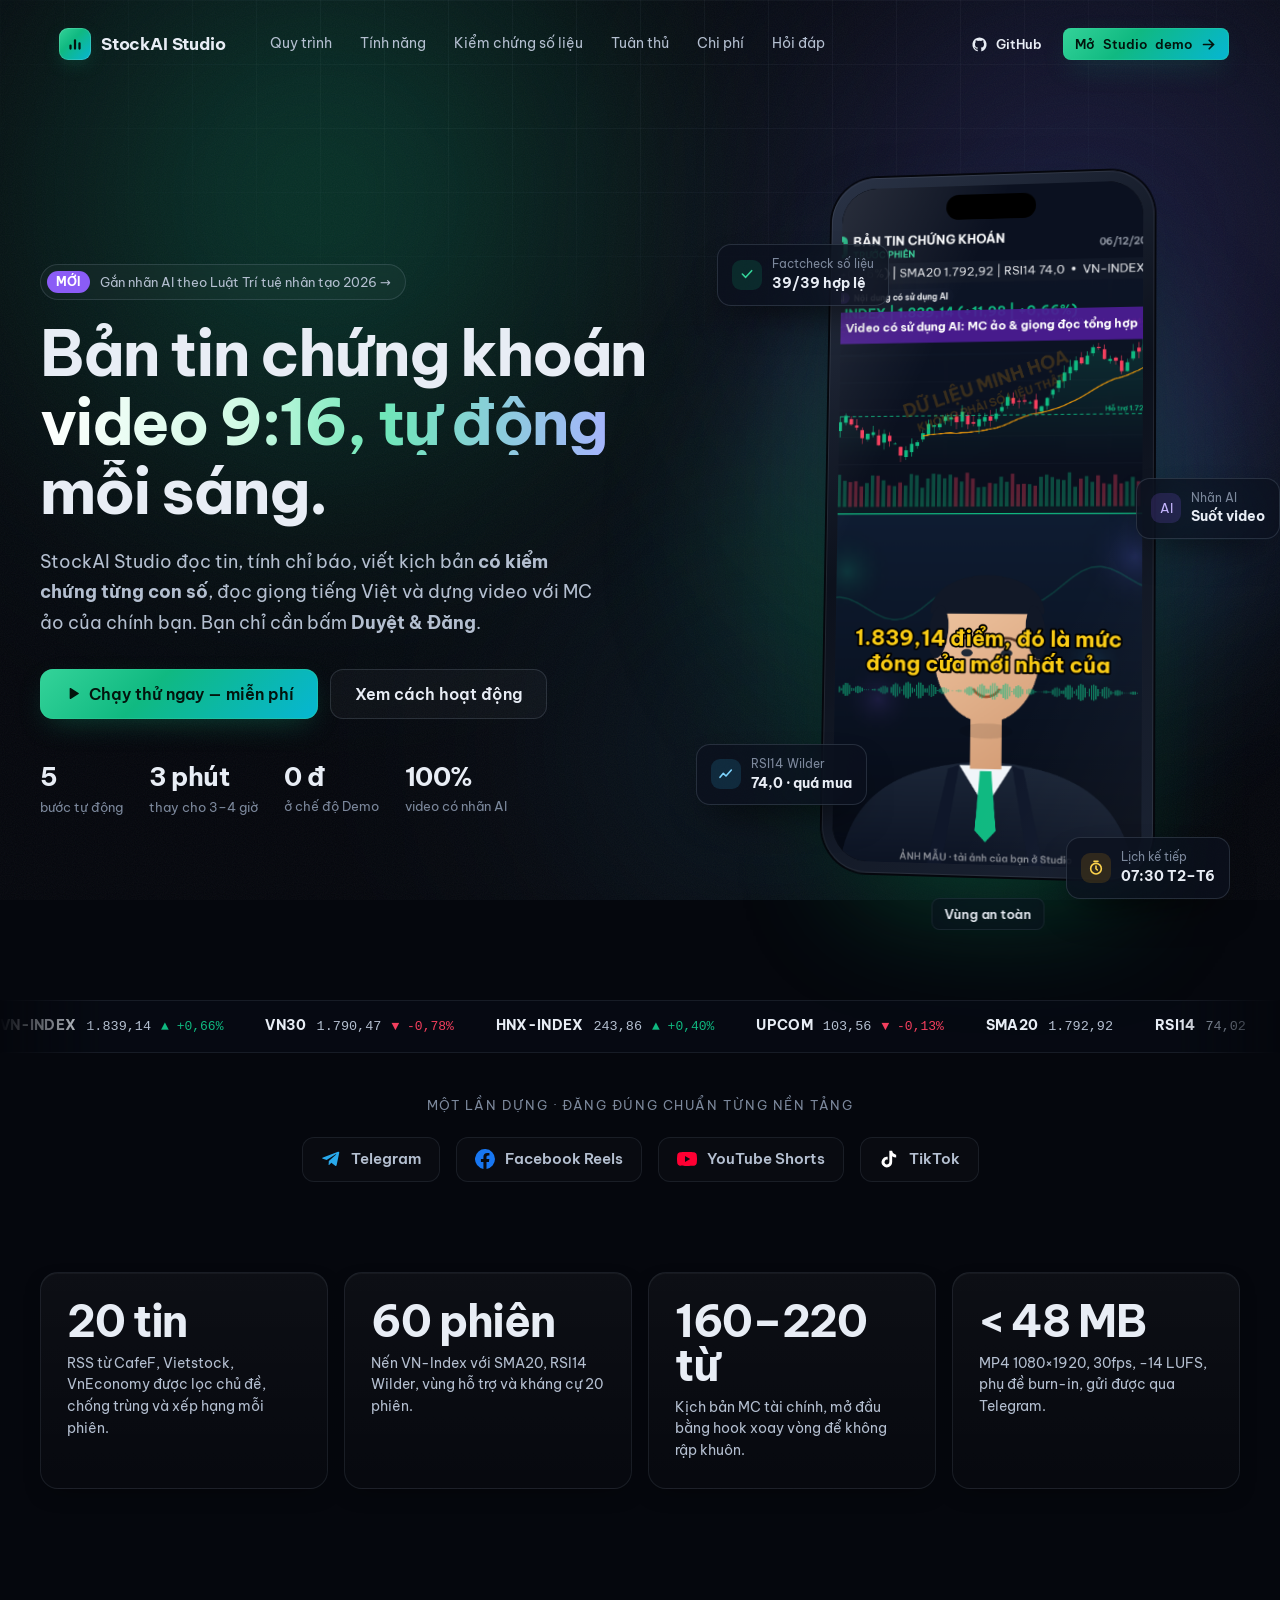
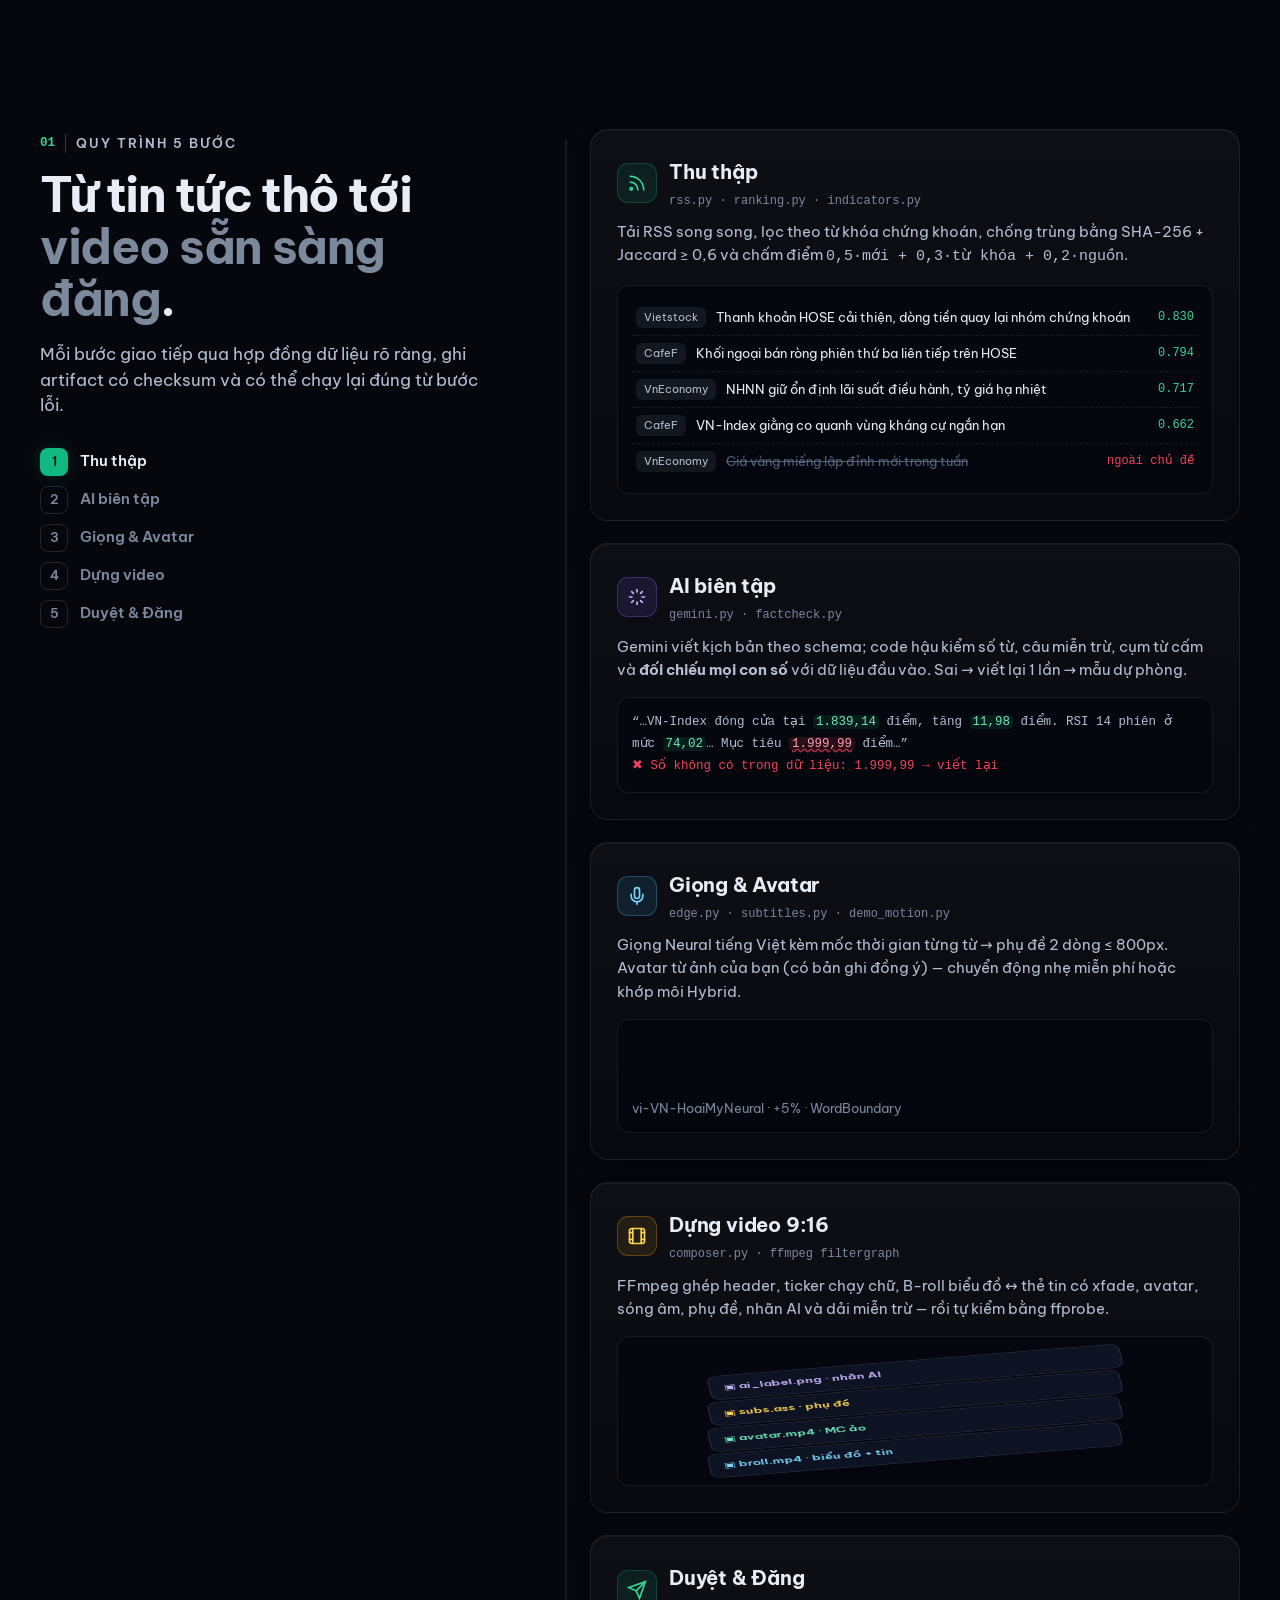
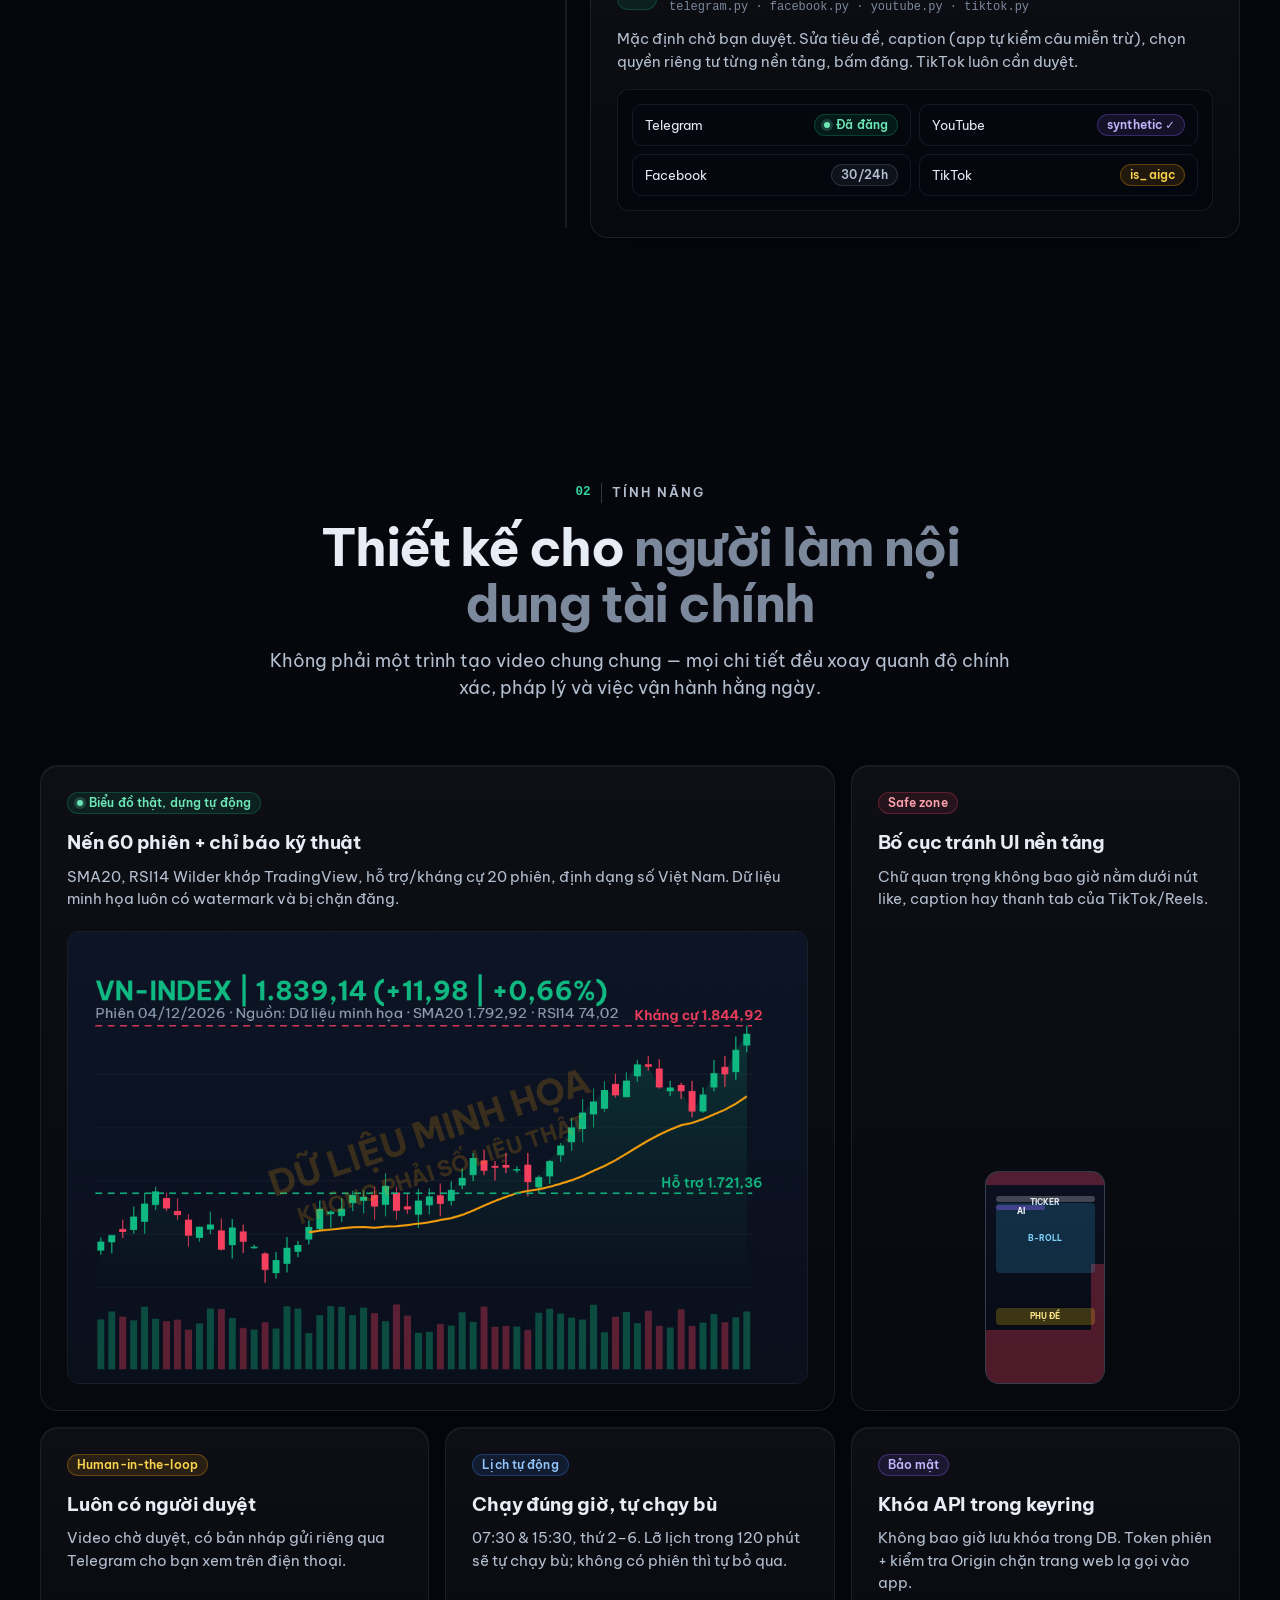
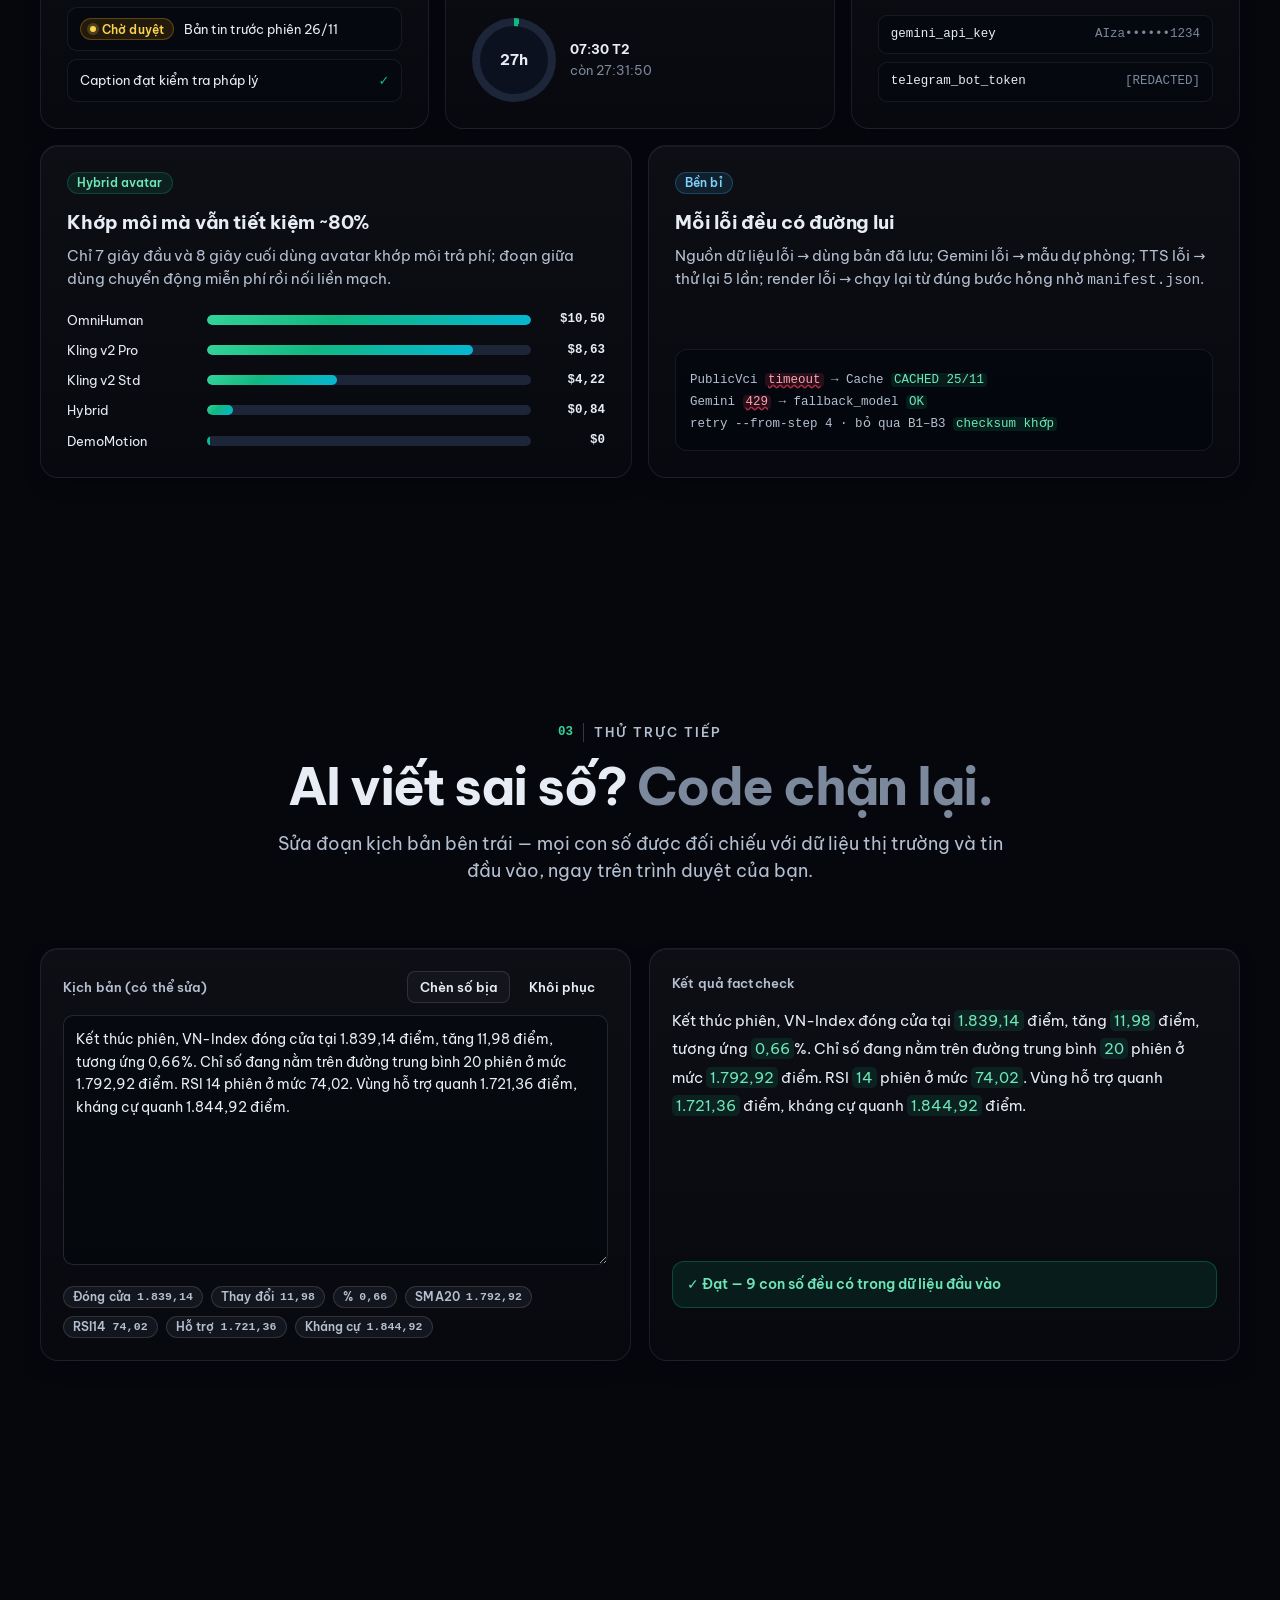
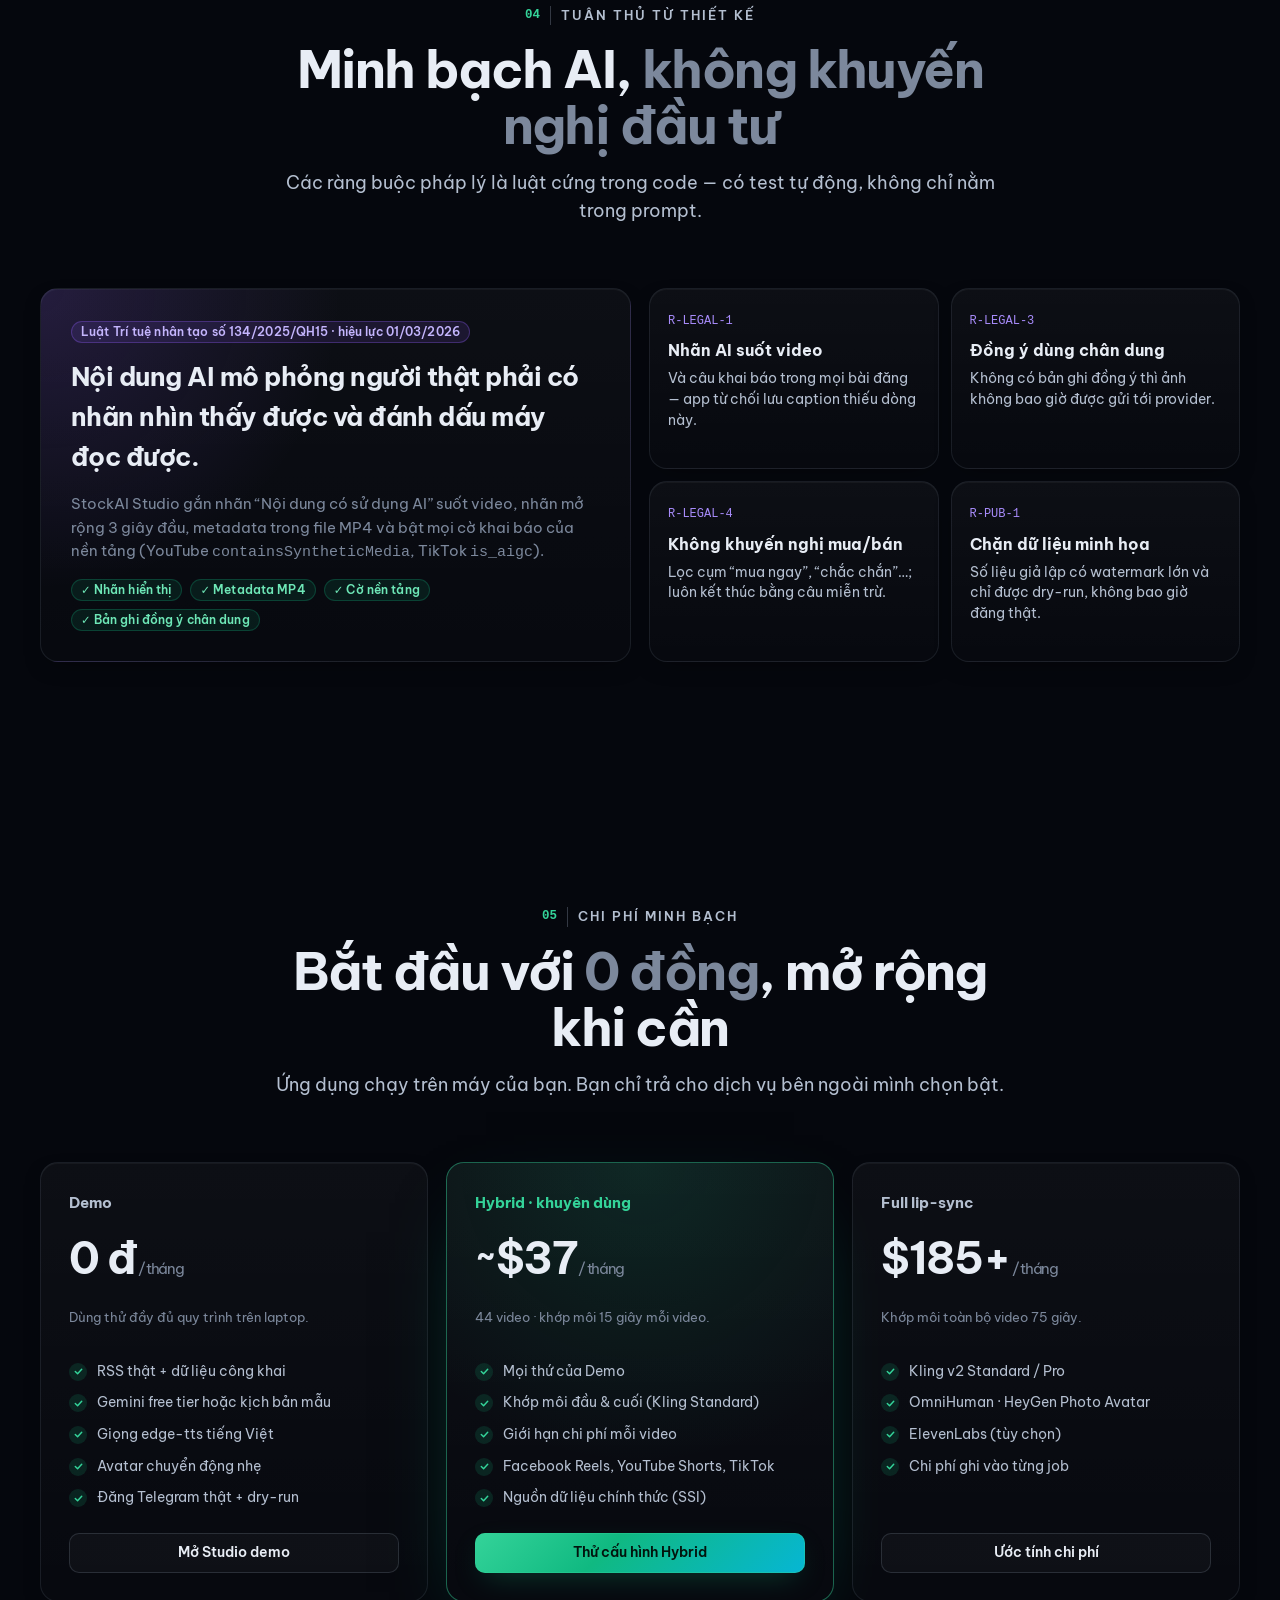
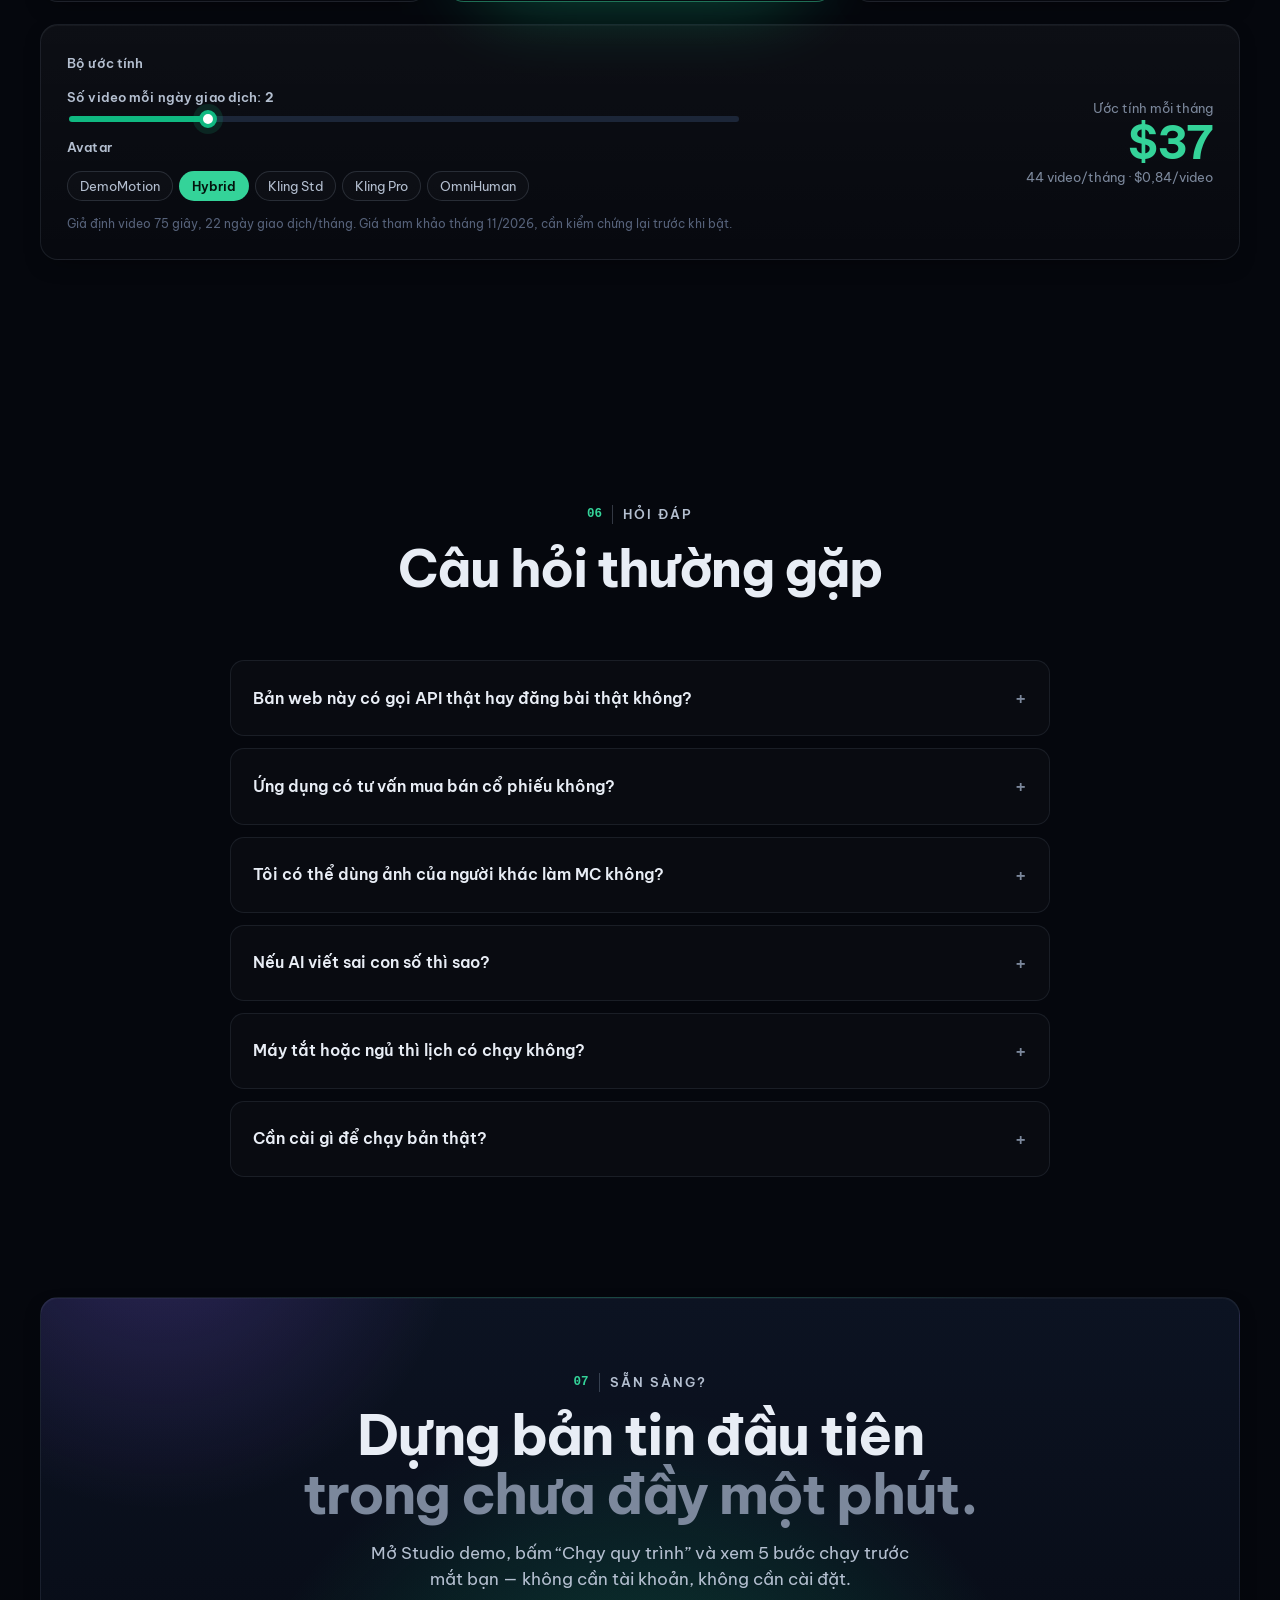
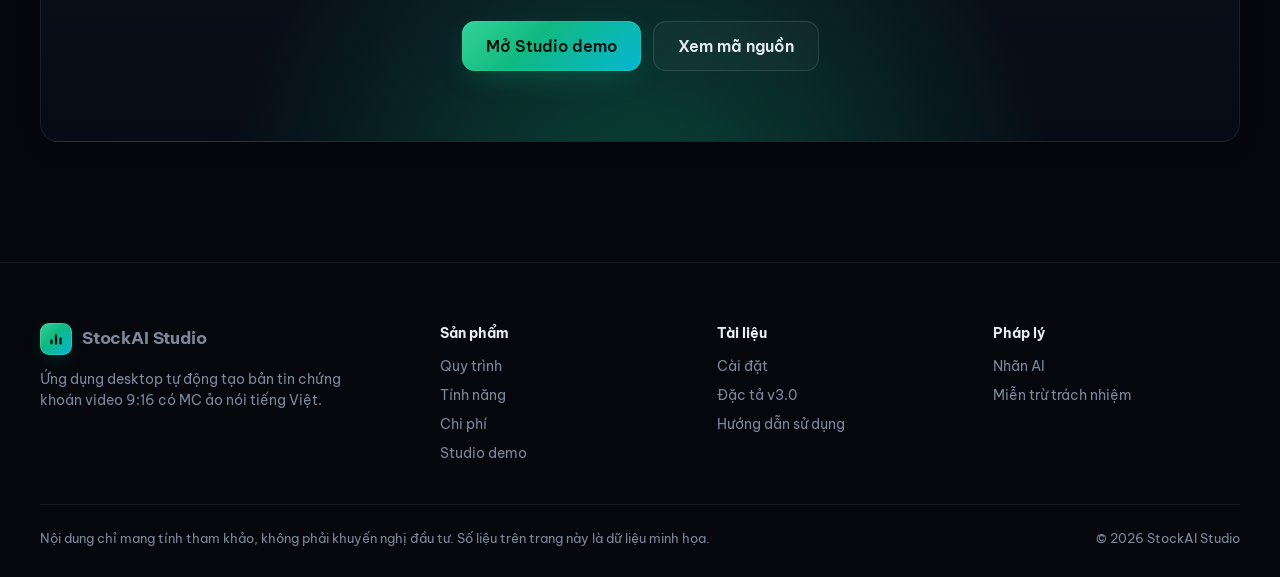
==== commit 8c92bfb2: "Thiết kế lại: web demo mới (landing + Studio), giao diện app, sửa backend, deploy Cloudflare - demo/" ====
--- a/demo/index.html
+++ b/demo/index.html
@@ -3,1054 +3,352 @@
 <head>
 <meta charset="utf-8">
 <meta name="viewport" content="width=device-width, initial-scale=1">
-<title>StockAI Studio</title>
-<style>
-:root{
-  --bg:#0B1120; --panel:#0F172A; --card:#111827; --line:#1F2937; --text:#E5E7EB; --muted:#9CA3AF;
-  --up:#10B981; --down:#F43F5E; --act:#3B82F6; --warn:#F59E0B; --purple:#8B5CF6;
-}
-*{box-sizing:border-box}
-html,body{margin:0;height:100%;background:var(--bg);color:var(--text);font-family:"Be Vietnam Pro","Segoe UI",system-ui,sans-serif}
-button,input,select,textarea{font:inherit;color:inherit}
-button{cursor:pointer}
-.top{display:flex;align-items:center;gap:16px;padding:14px 24px;border-bottom:1px solid var(--line);background:#0a0f1c;position:sticky;top:0;z-index:5}
-.brand{display:flex;align-items:center;gap:10px;font-weight:700;font-size:20px;white-space:nowrap}
-.banner{margin-left:auto;background:rgba(139,92,246,.15);color:#c4b5fd;border:1px solid rgba(139,92,246,.35);padding:6px 14px;border-radius:999px;font-size:14px;overflow:hidden;white-space:nowrap;text-overflow:ellipsis;max-width:60%}
-.banner.prod{background:rgba(59,130,246,.15);color:#93c5fd;border-color:rgba(59,130,246,.4)}
-.wrap{display:grid;grid-template-columns:240px 1fr;min-height:calc(100vh - 62px)}
-nav{border-right:1px solid var(--line);padding:16px;display:flex;flex-direction:column;gap:8px}
-nav button{display:flex;align-items:center;gap:12px;text-align:left;background:var(--card);border:1px solid var(--line);border-radius:12px;padding:14px;font-size:15px}
-nav button.on{border-color:var(--up);background:rgba(16,185,129,.08)}
-nav button svg{flex:none}
-main{padding:20px 24px;min-width:0}
-.tab{display:none}.tab.on{display:block}
-.cards{display:grid;grid-template-columns:repeat(4,minmax(0,1fr));gap:14px;margin-bottom:16px}
-.card{background:var(--card);border:1px solid var(--line);border-radius:14px;padding:16px}
-.card .k{color:var(--muted);font-size:14px}
-.card .v{font-size:30px;font-weight:700;margin:4px 0}
-.card .s{color:var(--muted);font-size:14px}
-.badge{display:inline-block;font-size:12px;padding:2px 8px;border-radius:999px;margin-left:6px;vertical-align:middle;font-weight:600}
-.b-syn{background:rgba(245,158,11,.18);color:#fbbf24}.b-live{background:rgba(16,185,129,.18);color:#34d399}
-.b-wait{background:rgba(245,158,11,.18);color:#fbbf24}.b-ok{background:rgba(16,185,129,.18);color:#34d399}
-.b-fail{background:rgba(244,63,94,.18);color:#fb7185}.b-dry{background:rgba(59,130,246,.18);color:#93c5fd}
-.up{color:var(--up)}.down{color:var(--down)}
-.dash{display:grid;grid-template-columns:minmax(0,1fr) 300px;gap:16px}
-.run{width:100%;padding:16px;font-size:19px;border-radius:14px;border:1px solid var(--line);background:var(--card);display:flex;align-items:center;justify-content:center;gap:10px}
-.run:hover{border-color:var(--act)}
-.run.busy{border-color:var(--down);color:#fda4af}
-.steps{display:grid;grid-template-columns:repeat(5,1fr);gap:8px;margin:12px 0}
-.step{background:var(--card);border:1px solid var(--line);border-radius:12px;padding:10px;font-size:14px;text-align:center;position:relative;overflow:hidden;min-height:58px}
-.step .bar{position:absolute;left:0;bottom:0;height:3px;background:var(--up);width:0;transition:width .3s}
-.step.doing{border-color:var(--act)}.step.done{border-color:var(--up);color:#a7f3d0}.step.err{border-color:var(--down)}
-.term{background:#05070d;border:1px solid var(--line);border-radius:12px;height:380px;overflow:auto;padding:12px 14px;font-family:Consolas,"Cascadia Mono",monospace;font-size:13px;line-height:1.55;position:relative}
-.term .INFO{color:#cbd5e1}.term .SUCCESS{color:#34d399}.term .WARN{color:#fbbf24}.term .ERROR{color:#fb7185}.term .DEBUG{color:#64748b}
-.term .ts{color:#475569}
-.termbar{display:flex;justify-content:space-between;align-items:center;margin:12px 0 6px;color:var(--muted);font-size:13px}
-.btn{background:var(--card);border:1px solid var(--line);border-radius:10px;padding:8px 14px}
-.btn:hover{border-color:#374151}
-.btn.pri{background:var(--act);border-color:var(--act);color:#fff}
-.btn.ok{background:var(--up);border-color:var(--up);color:#04130d}
-.btn.danger{border-color:rgba(244,63,94,.5);color:#fda4af}
-.btn:disabled{opacity:.45;cursor:not-allowed}
-.phone{background:var(--card);border:1px solid var(--line);border-radius:18px;padding:10px;text-align:center}
-.phone canvas{width:100%;aspect-ratio:9/16;border-radius:10px;background:#000;display:block}
-.phone .ctl{display:flex;gap:6px;align-items:center;margin-top:8px}
-.phone input[type=range]{flex:1}
-.muted{color:var(--muted)}.small{font-size:13px}
-.prog{height:6px;background:var(--line);border-radius:99px;overflow:hidden;margin-top:10px}
-.prog>div{height:100%;background:linear-gradient(90deg,var(--act),var(--up));width:0;transition:width .3s}
-.grid2{display:grid;grid-template-columns:1fr 1fr;gap:16px}
-label.f{display:block;margin:10px 0 4px;color:var(--muted);font-size:13px}
-input[type=text],input[type=password],input[type=time],select,textarea{width:100%;background:#0b1222;border:1px solid var(--line);border-radius:10px;padding:9px 11px}
-textarea{min-height:220px;resize:vertical;line-height:1.5}
-h2{margin:0 0 12px;font-size:20px}h3{margin:0 0 8px;font-size:16px}
-.joblist{display:flex;flex-direction:column;gap:8px}
-.job{display:flex;justify-content:space-between;align-items:center;gap:10px;background:var(--card);border:1px solid var(--line);border-radius:12px;padding:12px 14px;cursor:pointer}
-.job.sel{border-color:var(--act)}.job.wait{border-color:rgba(245,158,11,.55)}
-.detail{display:grid;grid-template-columns:320px 1fr;gap:16px;margin-top:16px}
-.subtabs{display:flex;gap:6px;flex-wrap:wrap;margin-bottom:10px}
-.subtabs button{background:transparent;border:1px solid var(--line);border-radius:999px;padding:5px 12px;font-size:13px}
-.subtabs button.on{background:var(--act);border-color:var(--act);color:#fff}
-.pane{display:none}.pane.on{display:block}
-pre.box{white-space:pre-wrap;background:#0b1222;border:1px solid var(--line);border-radius:10px;padding:12px;margin:0;font-family:inherit;font-size:14px;line-height:1.6;max-height:420px;overflow:auto}
-table{width:100%;border-collapse:collapse;font-size:14px}
-td,th{border-bottom:1px solid var(--line);padding:9px 8px;text-align:left}
-th{color:var(--muted);font-weight:500}
-.switch{position:relative;display:inline-block;width:42px;height:24px;vertical-align:middle}
-.switch input{display:none}
-.switch span{position:absolute;inset:0;background:#374151;border-radius:99px;transition:.2s}
-.switch span:before{content:"";position:absolute;width:18px;height:18px;left:3px;top:3px;background:#fff;border-radius:50%;transition:.2s}
-.switch input:checked+span{background:var(--up)}
-.switch input:checked+span:before{transform:translateX(18px)}
-.note{background:rgba(245,158,11,.08);border:1px solid rgba(245,158,11,.35);color:#fcd34d;border-radius:10px;padding:10px 12px;font-size:14px;margin:10px 0}
-.info{background:rgba(59,130,246,.08);border:1px solid rgba(59,130,246,.35);color:#bfdbfe;border-radius:10px;padding:10px 12px;font-size:14px;margin:10px 0}
-.drop{border:2px dashed #374151;border-radius:12px;padding:18px;text-align:center;color:var(--muted);cursor:pointer}
-.drop:hover{border-color:var(--act)}
-.chk{display:flex;gap:8px;align-items:flex-start;margin:8px 0;font-size:14px}
-.row{display:flex;gap:10px;align-items:center;flex-wrap:wrap}
-.toast{position:fixed;right:20px;bottom:20px;background:#111827;border:1px solid var(--line);border-left:4px solid var(--up);padding:12px 16px;border-radius:10px;max-width:380px;z-index:20;display:none}
-.pub{display:grid;grid-template-columns:24px 110px 1fr;gap:8px;align-items:center;margin:6px 0}
-@media (max-width:1100px){.dash,.detail,.grid2{grid-template-columns:1fr}.cards{grid-template-columns:repeat(2,1fr)}.wrap{grid-template-columns:1fr}nav{flex-direction:row;overflow:auto;border-right:0;border-bottom:1px solid var(--line)}nav button{white-space:nowrap}}
-</style>
+<title>StockAI Studio — Bản tin chứng khoán video 9:16 tự động bằng AI</title>
+<meta name="description" content="StockAI Studio tự động thu thập tin, viết kịch bản có kiểm chứng số liệu, đọc giọng tiếng Việt, dựng video 9:16 với MC ảo và chờ bạn duyệt trước khi đăng lên Telegram, Facebook Reels, YouTube Shorts, TikTok.">
+<meta name="theme-color" content="#05070d">
+<meta property="og:title" content="StockAI Studio — Bản tin chứng khoán video tự động">
+<meta property="og:description" content="Thu thập → AI biên tập → Giọng & Avatar → Dựng video 9:16 → Duyệt & Đăng. Gắn nhãn AI đúng Luật Trí tuệ nhân tạo 2026.">
+<meta property="og:type" content="website">
+<link rel="icon" href="data:image/svg+xml,%3Csvg xmlns='http://www.w3.org/2000/svg' viewBox='0 0 32 32'%3E%3Crect width='32' height='32' rx='8' fill='%2310b981'/%3E%3Cpath d='M9 22v-5M16 22V11M23 22v-8' stroke='%2303140d' stroke-width='3.5' stroke-linecap='round'/%3E%3C/svg%3E">
+<link rel="canonical" href="https://stockai-studio.luan0017091310.workers.dev/">
+<link rel="manifest" href="manifest.webmanifest">
+<meta property="og:url" content="https://stockai-studio.luan0017091310.workers.dev/">
+<meta property="og:image" content="https://stockai-studio.luan0017091310.workers.dev/assets/og.png">
+<meta property="og:locale" content="vi_VN">
+<meta name="twitter:card" content="summary_large_image">
+<script type="application/ld+json">{"@context":"https://schema.org","@type":"SoftwareApplication","name":"StockAI Studio","applicationCategory":"MultimediaApplication","operatingSystem":"Windows 10/11, macOS 13+","inLanguage":"vi","description":"Ứng dụng desktop tự động tạo bản tin chứng khoán video 9:16 có MC ảo nói tiếng Việt, kiểm chứng số liệu bằng code và gắn nhãn AI.","offers":{"@type":"Offer","price":"0","priceCurrency":"VND"}}</script>
+<link rel="preload" href="assets/fonts/BeVietnamPro-Bold.ttf" as="font" type="font/ttf" crossorigin>
+<link rel="stylesheet" href="assets/base.css">
+<link rel="stylesheet" href="assets/landing.css">
 </head>
-<body>
-<div class="top">
-  <div class="brand">
-    <svg width="26" height="26" viewBox="0 0 24 24" fill="none" stroke="#10B981" stroke-width="2" stroke-linecap="round"><path d="M4 21v-7M4 10V3M12 21v-9M12 8V3M20 21v-5M20 12V3M1 14h6M9 8h6M17 16h6"/></svg>
+<body class="landing">
+<a class="skip" href="#main">Bỏ qua tới nội dung chính</a>
+<div class="bg-fx" aria-hidden="true"><div class="aurora a1"></div><div class="aurora a2"></div><div class="aurora a3"></div><div class="grid"></div><div class="noise"></div></div>
+
+<!-- ================= NAV ================= -->
+<header class="nav" id="nav">
+  <a href="#main" class="logo" aria-label="StockAI Studio">
+    <span class="logo-mark"><svg viewBox="0 0 24 24" fill="none" stroke="#03140d" stroke-width="3" stroke-linecap="round"><path d="M6 18v-4M12 18V7M18 18v-7"/></svg></span>
     StockAI Studio
-  </div>
-  <div class="banner" id="banner">⚗ Chế độ demo: mọi dịch vụ đều mô phỏng, không gửi dữ liệu ra ngoài</div>
-</div>
-<div class="wrap">
-<nav id="nav">
-  <button data-tab="dash" class="on"><svg width="20" height="20" viewBox="0 0 24 24" fill="none" stroke="currentColor" stroke-width="2"><rect x="3" y="3" width="7" height="7" rx="1"/><rect x="14" y="3" width="7" height="7" rx="1"/><rect x="3" y="14" width="7" height="7" rx="1"/><rect x="14" y="14" width="7" height="7" rx="1"/></svg>Bảng điều khiển</button>
-  <button data-tab="char"><svg width="20" height="20" viewBox="0 0 24 24" fill="none" stroke="currentColor" stroke-width="2"><circle cx="12" cy="12" r="9"/><circle cx="12" cy="10" r="3"/><path d="M6.5 18.5a6.5 6.5 0 0 1 11 0"/></svg>Nhân vật &amp; giọng</button>
-  <button data-tab="lib"><svg width="20" height="20" viewBox="0 0 24 24" fill="none" stroke="currentColor" stroke-width="2"><rect x="2" y="6" width="14" height="12" rx="2"/><path d="M16 10l6-3v10l-6-3"/></svg>Kho nội dung <span id="navWait"></span></button>
-  <button data-tab="sched"><svg width="20" height="20" viewBox="0 0 24 24" fill="none" stroke="currentColor" stroke-width="2"><rect x="3" y="4" width="18" height="17" rx="2"/><path d="M3 9h18M8 2v4M16 2v4"/><circle cx="16" cy="16" r="3"/></svg>Lịch tự động</button>
-  <button data-tab="set"><svg width="20" height="20" viewBox="0 0 24 24" fill="none" stroke="currentColor" stroke-width="2"><circle cx="12" cy="12" r="3"/><path d="M19.4 15a1.7 1.7 0 0 0 .3 1.8l.1.1a2 2 0 1 1-2.8 2.8l-.1-.1a1.7 1.7 0 0 0-1.8-.3 1.7 1.7 0 0 0-1 1.5V21a2 2 0 1 1-4 0v-.1a1.7 1.7 0 0 0-1.1-1.5 1.7 1.7 0 0 0-1.8.3l-.1.1a2 2 0 1 1-2.8-2.8l.1-.1a1.7 1.7 0 0 0 .3-1.8 1.7 1.7 0 0 0-1.5-1H3a2 2 0 1 1 0-4h.1a1.7 1.7 0 0 0 1.5-1.1 1.7 1.7 0 0 0-.3-1.8l-.1-.1a2 2 0 1 1 2.8-2.8l.1.1a1.7 1.7 0 0 0 1.8.3H9a1.7 1.7 0 0 0 1-1.5V3a2 2 0 1 1 4 0v.1a1.7 1.7 0 0 0 1 1.5 1.7 1.7 0 0 0 1.8-.3l.1-.1a2 2 0 1 1 2.8 2.8l-.1.1a1.7 1.7 0 0 0-.3 1.8V9a1.7 1.7 0 0 0 1.5 1H21a2 2 0 1 1 0 4h-.1a1.7 1.7 0 0 0-1.5 1z"/></svg>Cài đặt</button>
-</nav>
-<main>
-<!-- TAB 1 -->
-<section class="tab on" id="tab-dash">
-  <div class="cards">
-    <div class="card"><div class="k">VN-Index <span class="badge b-syn" id="qBadge">minh họa</span></div><div class="v" id="cIdx">—</div><div class="s" id="cChg">Chưa có dữ liệu</div></div>
-    <div class="card"><div class="k">Video đã tạo</div><div class="v" id="cVid">0</div><div class="s" id="cWait">0 chờ duyệt</div></div>
-    <div class="card"><div class="k">Lịch tiếp theo</div><div class="v" id="cNext">--:--</div><div class="s" id="cCount">Chưa có lịch</div></div>
-    <div class="card"><div class="k">Chế độ</div><div class="v" id="cMode">Demo</div><div class="s" id="cCost">0 đồng</div></div>
-  </div>
-  <div id="preflight"></div>
-  <div class="dash">
+  </a>
+  <nav class="nav-links" id="navLinks" aria-label="Điều hướng chính">
+    <a href="#quy-trinh">Quy trình</a>
+    <a href="#tinh-nang">Tính năng</a>
+    <a href="#kiem-chung">Kiểm chứng số liệu</a>
+    <a href="#tuan-thu">Tuân thủ</a>
+    <a href="#chi-phi">Chi phí</a>
+    <a href="#faq">Hỏi đáp</a>
+  </nav>
+  <div class="nav-cta">
+    <a class="btn btn-ghost btn-sm" href="https://github.com/luan0217091310-gif/StockAI-Studio" target="_blank" rel="noopener">
+      <svg viewBox="0 0 24 24" fill="currentColor"><path d="M12 2a10 10 0 0 0-3.16 19.49c.5.09.68-.22.68-.48v-1.7c-2.78.6-3.37-1.34-3.37-1.34-.45-1.16-1.11-1.47-1.11-1.47-.91-.62.07-.6.07-.6 1 .07 1.53 1.03 1.53 1.03.9 1.52 2.34 1.08 2.91.83.09-.65.35-1.09.63-1.34-2.22-.25-4.55-1.11-4.55-4.94 0-1.09.39-1.98 1.03-2.68-.1-.25-.45-1.27.1-2.65 0 0 .84-.27 2.75 1.02a9.58 9.58 0 0 1 5 0c1.91-1.29 2.75-1.02 2.75-1.02.55 1.38.2 2.4.1 2.65.64.7 1.03 1.59 1.03 2.68 0 3.84-2.34 4.68-4.57 4.93.36.31.68.92.68 1.85v2.74c0 .27.18.58.69.48A10 10 0 0 0 12 2Z"/></svg>
+      GitHub</a>
+    <a class="btn btn-primary btn-sm" href="app.html"><span class="hide-sm">Mở </span>Studio<span class="hide-sm"> demo</span>
+      <svg viewBox="0 0 24 24" fill="none" stroke="currentColor" stroke-width="2.4" stroke-linecap="round"><path d="M5 12h14M13 6l6 6-6 6"/></svg></a>
+    <button class="icon-btn nav-burger" id="burger" aria-label="Mở menu" aria-expanded="false" aria-controls="navLinks"><svg viewBox="0 0 24 24" fill="none" stroke="currentColor" stroke-width="2" stroke-linecap="round"><path d="M4 7h16M4 12h16M4 17h16"/></svg></button>
+  </div>
+</header>
+
+<main id="main">
+<!-- ================= HERO ================= -->
+<section class="hero">
+  <div class="container hero-grid">
     <div>
-      <div class="row" style="gap:8px;flex-wrap:nowrap">
-        <button class="run" id="runBtn"><svg width="20" height="20" viewBox="0 0 24 24" fill="none" stroke="currentColor" stroke-width="2"><path d="M6 4l14 8-14 8z"/></svg><span>Chạy quy trình ngay</span></button>
-        <select id="sessSel" style="width:180px"><option value="PRE_MARKET">Trước phiên</option><option value="POST_MARKET">Sau phiên</option><option value="ADHOC">Đột xuất</option></select>
-      </div>
-      <div class="prog"><div id="progBar"></div></div>
-      <div class="steps" id="steps"></div>
-      <div class="termbar"><span>Live Terminal Log</span><span><button class="btn small" id="copyLog">Sao chép log</button> <button class="btn small" id="clrLog">Xóa</button></span></div>
-      <div class="term" id="term"><span class="muted">Bấm "Chạy quy trình ngay" để xem log mô phỏng.</span></div>
-    </div>
-    <div class="phone">
-      <canvas id="dashCanvas" width="540" height="960"></canvas>
-      <div class="ctl"><button class="btn small" id="dashPlay">▶</button><input type="range" id="dashSeek" min="0" max="1000" value="0"><span class="small muted" id="dashTime">0:00</span></div>
-      <div class="small muted" style="margin-top:6px">Xem trước 9:16 · <label><input type="checkbox" id="dashVoice" checked> đọc bằng giọng trình duyệt</label></div>
-    </div>
-  </div>
-</section>
-
-<!-- TAB 2 -->
-<section class="tab" id="tab-char">
-  <h2>Nhân vật &amp; giọng đọc</h2>
-  <div class="grid2">
-    <div class="card">
-      <h3>Ảnh chân dung (vùng avatar 1080 × 976)</h3>
-      <canvas id="avPrev" width="540" height="488" style="width:100%;border-radius:10px;background:#000"></canvas>
-      <div class="drop" id="drop" style="margin-top:10px">Kéo-thả hoặc bấm để chọn ảnh chân dung (JPG/PNG)</div>
-      <input type="file" id="avFile" accept="image/*" hidden>
-      <label class="f">Tên người trong ảnh</label>
-      <input type="text" id="consName" placeholder="Ví dụ: Nguyễn Văn A">
-      <label class="f">Quan hệ</label>
-      <select id="consRel"><option value="SELF">Tôi là người trong ảnh</option><option value="AUTHORIZED">Đã được người trong ảnh đồng ý</option></select>
-      <div class="chk"><input type="checkbox" id="consChk"><label for="consChk">Tôi là người trong ảnh hoặc đã được người trong ảnh đồng ý cho sử dụng hình ảnh để tạo MC ảo (R-LEGAL-3).</label></div>
-      <div class="small muted" id="avStatus">Đang dùng ảnh mẫu do app tự vẽ (placeholder).</div>
-      <div class="row" style="margin-top:8px"><button class="btn danger small" id="avReset">Quay về ảnh mẫu</button></div>
-    </div>
-    <div class="card">
-      <h3>Nhà cung cấp avatar</h3>
-      <select id="avProv">
-        <option value="demo">Demo – chuyển động nhẹ (0 đồng, không khớp môi)</option>
-        <option value="fal_std">fal.ai Kling AI Avatar v2 Standard (~$0,0562/giây)</option>
-        <option value="fal_pro">fal.ai Kling AI Avatar v2 Pro (~$0,115/giây)</option>
-        <option value="heygen">HeyGen Photo Avatar (~$0,10/giây)</option>
-        <option value="hybrid">Hybrid: khớp môi 15 giây đầu/cuối (~$0,84/video)</option>
-      </select>
-      <div class="info" id="costEst">Ước tính: 0 đồng/video.</div>
-      <h3 style="margin-top:16px">Giọng đọc</h3>
-      <label class="f">Giọng (edge-tts ở bản thật)</label>
-      <select id="voiceSel"><option value="vi-VN-HoaiMyNeural">vi-VN-HoaiMyNeural (nữ)</option><option value="vi-VN-NamMinhNeural">vi-VN-NamMinhNeural (nam)</option></select>
-      <label class="f">Tốc độ: <b id="rateLbl">+5%</b></label>
-      <input type="range" id="rate" min="-10" max="20" value="5" style="width:100%">
-      <label class="f">Câu nghe thử</label>
-      <input type="text" id="ttsText" value="Xin chào, đây là bản tin chứng khoán của StockAI Studio. VN-Index tăng 0,97%.">
-      <div class="row" style="margin-top:10px"><button class="btn pri" id="ttsBtn">🔊 Nghe thử</button><span class="small muted" id="ttsInfo"></span></div>
-      <div class="small muted" style="margin-top:6px">Văn bản sau chuẩn hóa TTS: <span id="ttsNorm"></span></div>
-    </div>
-  </div>
-</section>
-
-<!-- TAB 3 -->
-<section class="tab" id="tab-lib">
-  <div class="row" style="justify-content:space-between"><h2>Kho nội dung &amp; duyệt bài</h2>
-    <select id="libFilter" style="width:220px"><option value="">Tất cả trạng thái</option><option>WAITING_APPROVAL</option><option>COMPLETED</option><option>FAILED</option><option>CANCELLED</option></select></div>
-  <div class="joblist" id="jobList"></div>
-  <div id="jobDetail"></div>
-</section>
-
-<!-- TAB 4 -->
-<section class="tab" id="tab-sched">
-  <h2>Lịch tự động</h2>
-  <div class="note">Lịch chỉ chạy khi ứng dụng đang mở (có thể thu nhỏ xuống khay hệ thống). Ở bản demo này: chỉ chạy khi tab trình duyệt đang mở.</div>
-  <div class="grid2">
-    <div class="card">
-      <h3>Thêm lịch</h3>
-      <label class="f">Tên</label><input type="text" id="sName" value="Bản tin trước phiên">
-      <label class="f">Loại phiên</label><select id="sType"><option value="PRE_MARKET">Trước phiên</option><option value="POST_MARKET">Sau phiên</option></select>
-      <label class="f">Giờ</label><input type="time" id="sTime" value="07:30">
-      <label class="f">Ngày</label><select id="sDays"><option value="mon-fri">Thứ 2 – Thứ 6</option><option value="all">Cả tuần</option></select>
-      <label class="f">Nền tảng</label>
-      <div class="row small"><label><input type="checkbox" class="sPf" value="telegram" checked> Telegram</label><label><input type="checkbox" class="sPf" value="facebook"> Facebook Reels</label><label><input type="checkbox" class="sPf" value="youtube"> YouTube Shorts</label><label><input type="checkbox" class="sPf" value="tiktok"> TikTok</label></div>
-      <div class="chk"><label class="switch"><input type="checkbox" id="sAppr" checked><span></span></label> Chờ tôi duyệt trước khi đăng</div>
-      <div class="row"><button class="btn pri" id="sAdd">Thêm lịch</button><button class="btn" id="sQuick">Tạo lịch thử sau 1 phút</button></div>
-    </div>
-    <div class="card">
-      <h3>Danh sách lịch</h3>
-      <table><thead><tr><th>Bật</th><th>Tên</th><th>Giờ</th><th>Ngày</th><th>Lần chạy gần nhất</th><th></th></tr></thead><tbody id="sTable"></tbody></table>
-    </div>
-  </div>
-</section>
-
-<!-- TAB 5 -->
-<section class="tab" id="tab-set">
-  <h2>Cài đặt</h2>
-  <div class="grid2">
-    <div class="card">
-      <h3>Chế độ vận hành</h3>
-      <div class="row"><span>DEMO</span><label class="switch"><input type="checkbox" id="modeSw"><span></span></label><span>PRODUCTION</span></div>
-      <div id="prodCheck"></div>
-      <h3 style="margin-top:18px">Kiểm tra môi trường (preflight)</h3>
-      <table id="pfTable"></table>
-      <h3 style="margin-top:18px">Bảo trì</h3>
-      <div class="row"><button class="btn" id="exportBtn">Xuất dữ liệu demo (JSON)</button><button class="btn danger" id="wipeBtn">Xóa toàn bộ dữ liệu demo</button></div>
-    </div>
-    <div class="card">
-      <h3>Khóa dịch vụ</h3>
-      <div class="small muted">Bản thật lưu trong Windows Credential Manager / macOS Keychain (R-SEC-3). Bản demo chỉ giữ trong bộ nhớ tab và <b>không gửi đi đâu</b>.</div>
-      <div id="keys"></div>
-    </div>
+      <a class="pill fade-up" style="--d:.05s" href="#tuan-thu"><b>MỚI</b> Gắn nhãn AI theo Luật Trí tuệ nhân tạo 2026 →</a>
+      <h1>
+        <span class="line"><span style="--d:.1s">Bản tin chứng khoán</span></span>
+        <span class="line"><span style="--d:.22s" class="grad-text">video 9:16, tự động</span></span>
+        <span class="line"><span style="--d:.34s">mỗi sáng.</span></span>
+      </h1>
+      <p class="lead fade-up" style="--d:.5s">StockAI Studio đọc tin, tính chỉ báo, viết kịch bản <b>có kiểm chứng từng con số</b>, đọc giọng tiếng Việt và dựng video với MC ảo của chính bạn. Bạn chỉ cần bấm <b>Duyệt &amp; Đăng</b>.</p>
+      <div class="hero-ctas fade-up" style="--d:.62s">
+        <a class="btn btn-primary btn-lg" href="app.html" data-magnet>
+          <svg viewBox="0 0 24 24" fill="currentColor"><path d="M8 5.14v13.72a1 1 0 0 0 1.52.85l11-6.86a1 1 0 0 0 0-1.7l-11-6.86A1 1 0 0 0 8 5.14Z"/></svg>
+          Chạy thử ngay — miễn phí</a>
+        <a class="btn btn-lg" href="#quy-trinh">Xem cách hoạt động</a>
+      </div>
+      <div class="hero-meta fade-up" style="--d:.75s">
+        <div><b data-count="5">0</b><span>bước tự động</span></div>
+        <div><b><span data-count="3">0</span> phút</b><span>thay cho 3–4 giờ</span></div>
+        <div><b>0 đ</b><span>ở chế độ Demo</span></div>
+        <div><b data-count="100" data-suffix="%">0</b><span>video có nhãn AI</span></div>
+      </div>
+    </div>
+
+    <div class="stage fade-up" style="--d:.3s" id="stage">
+      <div class="halo"></div>
+      <div class="phone" id="phone">
+        <div class="screen">
+          <canvas id="heroCanvas" width="540" height="960" aria-label="Xem trước video bản tin 9:16"></canvas>
+          <div class="sz"><i style="left:0;right:0;top:0;height:6.25%"></i><i style="left:0;right:0;top:75%;bottom:0"></i><i style="left:88.9%;right:0;top:43.75%;height:31.25%"></i></div>
+          <div class="glare"></div>
+        </div>
+        <div class="notch"></div>
+      </div>
+      <div class="float-chip fc1" style="--d:0s"><span class="ic" style="background:rgba(16,185,129,.15);color:#34d399"><svg width="16" height="16" viewBox="0 0 24 24" fill="none" stroke="currentColor" stroke-width="2.4" stroke-linecap="round" stroke-linejoin="round"><path d="m5 12 5 5 9-10"/></svg></span><div><small>Factcheck số liệu</small><b id="chipFact">32/32 hợp lệ</b></div></div>
+      <div class="float-chip fc2" style="--d:-2s"><span class="ic" style="background:rgba(139,92,246,.18);color:#c4b5fd">AI</span><div><small>Nhãn AI</small><b>Suốt video</b></div></div>
+      <div class="float-chip fc3" style="--d:-4s"><span class="ic" style="background:rgba(56,189,248,.15);color:#7dd3fc"><svg width="16" height="16" viewBox="0 0 24 24" fill="none" stroke="currentColor" stroke-width="2.4" stroke-linecap="round" stroke-linejoin="round"><path d="M3 17l5-6 4 4 8-9"/></svg></span><div><small>RSI14 Wilder</small><b id="chipRsi">—</b></div></div>
+      <div class="float-chip fc4" style="--d:-1s"><span class="ic" style="background:rgba(245,158,11,.15);color:#fcd34d"><svg width="16" height="16" viewBox="0 0 24 24" fill="none" stroke="currentColor" stroke-width="2.4" stroke-linecap="round" stroke-linejoin="round"><circle cx="12" cy="13" r="8"/><path d="M12 9v4l2 2M9 2h6"/></svg></span><div><small>Lịch kế tiếp</small><b>07:30 T2–T6</b></div></div>
+      <div class="stage-ctl">
+        <button class="btn btn-sm glass" id="szBtn" title="Hiện vùng bị giao diện TikTok/Reels che">Vùng an toàn</button>
+      </div>
+    </div>
+  </div>
+</section>
+
+<div class="marquee" aria-label="Bảng chỉ số minh họa"><div class="track" id="marquee"></div></div>
+
+<section class="platforms container reveal">
+  <p>Một lần dựng · đăng đúng chuẩn từng nền tảng</p>
+  <div class="plat-row">
+    <span class="plat"><svg viewBox="0 0 24 24" fill="#29a9eb"><path d="M21.9 4.6 18.8 19.3c-.2 1-.8 1.3-1.7.8l-4.7-3.5-2.3 2.2c-.3.3-.5.5-1 .5l.3-4.8 8.8-7.9c.4-.3-.1-.5-.6-.2L6.8 13.2 2.2 11.8c-1-.3-1-1 .2-1.5l18-6.9c.8-.3 1.6.2 1.5 1.2Z"/></svg>Telegram</span>
+    <span class="plat"><svg viewBox="0 0 24 24" fill="#1877f2"><path d="M24 12a12 12 0 1 0-13.9 11.9v-8.4H7.1V12h3V9.4c0-3 1.8-4.7 4.5-4.7 1.3 0 2.7.2 2.7.2v3h-1.5c-1.5 0-2 .9-2 1.9V12h3.4l-.5 3.5h-2.9v8.4A12 12 0 0 0 24 12Z"/></svg>Facebook Reels</span>
+    <span class="plat"><svg viewBox="0 0 24 24" fill="#ff0033"><path d="M23.5 6.2a3 3 0 0 0-2.1-2.1C19.5 3.6 12 3.6 12 3.6s-7.5 0-9.4.5A3 3 0 0 0 .5 6.2 31 31 0 0 0 0 12a31 31 0 0 0 .5 5.8 3 3 0 0 0 2.1 2.1c1.9.5 9.4.5 9.4.5s7.5 0 9.4-.5a3 3 0 0 0 2.1-2.1A31 31 0 0 0 24 12a31 31 0 0 0-.5-5.8ZM9.6 15.6V8.4l6.2 3.6-6.2 3.6Z"/></svg>YouTube Shorts</span>
+    <span class="plat"><svg viewBox="0 0 24 24" fill="#fff"><path d="M19.6 6.7a4.8 4.8 0 0 1-3.8-4.2V2h-3.4v13.7a2.9 2.9 0 0 1-5.2 1.7 2.9 2.9 0 0 1 3.2-4.5V9.4a6.3 6.3 0 0 0-5.4 10.7 6.3 6.3 0 0 0 10.8-4.4V8.7a8.2 8.2 0 0 0 4.8 1.5V6.8l-1-.1Z"/></svg>TikTok</span>
+  </div>
+</section>
+
+<!-- ================= STATS ================= -->
+<section class="sec" style="padding-top:80px">
+  <div class="container stats">
+    <div class="card stat spot reveal"><b><span data-count="20">0</span> tin</b><span>RSS từ CafeF, Vietstock, VnEconomy được lọc chủ đề, chống trùng và xếp hạng mỗi phiên.</span></div>
+    <div class="card stat spot reveal" style="--d:.08s"><b>60 phiên</b><span>Nến VN-Index với SMA20, RSI14 Wilder, vùng hỗ trợ và kháng cự 20 phiên.</span></div>
+    <div class="card stat spot reveal" style="--d:.16s"><b>160–220 từ</b><span>Kịch bản MC tài chính, mở đầu bằng hook xoay vòng để không rập khuôn.</span></div>
+    <div class="card stat spot reveal" style="--d:.24s"><b>&lt; 48 MB</b><span>MP4 1080×1920, 30fps, −14 LUFS, phụ đề burn-in, gửi được qua Telegram.</span></div>
+  </div>
+</section>
+
+<!-- ================= PIPELINE ================= -->
+<section class="sec" id="quy-trinh">
+  <div class="container pipe">
+    <aside class="pipe-side reveal">
+      <span class="eyebrow"><b>01</b>Quy trình 5 bước</span>
+      <h2>Từ tin tức thô tới <span class="soft">video sẵn sàng đăng</span>.</h2>
+      <p>Mỗi bước giao tiếp qua hợp đồng dữ liệu rõ ràng, ghi artifact có checksum và có thể chạy lại đúng từ bước lỗi.</p>
+      <div class="pipe-prog" id="pipeProg">
+        <a href="#s1" class="on"><i>1</i>Thu thập</a><a href="#s2"><i>2</i>AI biên tập</a><a href="#s3"><i>3</i>Giọng &amp; Avatar</a><a href="#s4"><i>4</i>Dựng video</a><a href="#s5"><i>5</i>Duyệt &amp; Đăng</a>
+      </div>
+    </aside>
+    <div class="steps" id="steps">
+      <div class="rail" id="rail"></div>
+      <article class="card step spot reveal on" id="s1"><span class="node"></span>
+        <div class="step-top"><span class="step-ic"><svg viewBox="0 0 24 24" fill="none" stroke="currentColor" stroke-width="2" stroke-linecap="round"><path d="M4 11a9 9 0 0 1 9 9M4 4a16 16 0 0 1 16 16"/><circle cx="5" cy="19" r="1.5"/></svg></span><div><h3>Thu thập</h3><span class="k">rss.py · ranking.py · indicators.py</span></div></div>
+        <p>Tải RSS song song, lọc theo từ khóa chứng khoán, chống trùng bằng SHA-256 + Jaccard ≥ 0,6 và chấm điểm <span class="mono">0,5·mới + 0,3·từ khóa + 0,2·nguồn</span>.</p>
+        <div class="viz" id="vizNews"></div>
+      </article>
+      <article class="card step spot reveal" id="s2"><span class="node"></span>
+        <div class="step-top"><span class="step-ic" style="background:rgba(139,92,246,.12);border-color:rgba(139,92,246,.3);color:#c4b5fd"><svg viewBox="0 0 24 24" fill="none" stroke="currentColor" stroke-width="2" stroke-linecap="round"><path d="M12 3v3M12 18v3M3 12h3M18 12h3M5.6 5.6l2.1 2.1M16.3 16.3l2.1 2.1M5.6 18.4l2.1-2.1M16.3 7.7l2.1-2.1"/></svg></span><div><h3>AI biên tập</h3><span class="k">gemini.py · factcheck.py</span></div></div>
+        <p>Gemini viết kịch bản theo schema; code hậu kiểm số từ, câu miễn trừ, cụm từ cấm và <b>đối chiếu mọi con số</b> với dữ liệu đầu vào. Sai → viết lại 1 lần → mẫu dự phòng.</p>
+        <div class="viz viz-code" id="vizScript"></div>
+      </article>
+      <article class="card step spot reveal" id="s3"><span class="node"></span>
+        <div class="step-top"><span class="step-ic" style="background:rgba(56,189,248,.1);border-color:rgba(56,189,248,.3);color:#7dd3fc"><svg viewBox="0 0 24 24" fill="none" stroke="currentColor" stroke-width="2" stroke-linecap="round"><path d="M12 2a3 3 0 0 0-3 3v7a3 3 0 0 0 6 0V5a3 3 0 0 0-3-3Z"/><path d="M19 10v2a7 7 0 0 1-14 0v-2M12 19v3"/></svg></span><div><h3>Giọng &amp; Avatar</h3><span class="k">edge.py · subtitles.py · demo_motion.py</span></div></div>
+        <p>Giọng Neural tiếng Việt kèm mốc thời gian từng từ → phụ đề 2 dòng ≤ 800px. Avatar từ ảnh của bạn (có bản ghi đồng ý) — chuyển động nhẹ miễn phí hoặc khớp môi Hybrid.</p>
+        <div class="viz"><div class="wave" id="wave"></div><div class="small muted" style="margin-top:8px">vi-VN-HoaiMyNeural · +5% · WordBoundary</div></div>
+      </article>
+      <article class="card step spot reveal" id="s4"><span class="node"></span>
+        <div class="step-top"><span class="step-ic" style="background:rgba(245,158,11,.1);border-color:rgba(245,158,11,.3);color:#fcd34d"><svg viewBox="0 0 24 24" fill="none" stroke="currentColor" stroke-width="2" stroke-linecap="round"><rect x="3" y="3" width="18" height="18" rx="3"/><path d="M7 3v18M17 3v18M3 8h4M3 16h4M17 8h4M17 16h4"/></svg></span><div><h3>Dựng video 9:16</h3><span class="k">composer.py · ffmpeg filtergraph</span></div></div>
+        <p>FFmpeg ghép header, ticker chạy chữ, B-roll biểu đồ ↔ thẻ tin có xfade, avatar, sóng âm, phụ đề, nhãn AI và dải miễn trừ — rồi tự kiểm bằng ffprobe.</p>
+        <div class="viz layers"><div style="--i:0;color:#c4b5fd">▣ ai_label.png · nhãn AI</div><div style="--i:1;color:#fcd34d">▣ subs.ass · phụ đề</div><div style="--i:2;color:#6ee7b7">▣ avatar.mp4 · MC ảo</div><div style="--i:3;color:#7dd3fc">▣ broll.mp4 · biểu đồ + tin</div></div>
+      </article>
+      <article class="card step spot reveal" id="s5"><span class="node"></span>
+        <div class="step-top"><span class="step-ic"><svg viewBox="0 0 24 24" fill="none" stroke="currentColor" stroke-width="2" stroke-linecap="round"><path d="m22 2-7 20-4-9-9-4Z"/><path d="M22 2 11 13"/></svg></span><div><h3>Duyệt &amp; Đăng</h3><span class="k">telegram.py · facebook.py · youtube.py · tiktok.py</span></div></div>
+        <p>Mặc định chờ bạn duyệt. Sửa tiêu đề, caption (app tự kiểm câu miễn trừ), chọn quyền riêng tư từng nền tảng, bấm đăng. TikTok luôn cần duyệt.</p>
+        <div class="viz plat-tog">
+          <div>Telegram <span class="badge b-ok"><span class="dot"></span>Đã đăng</span></div>
+          <div>YouTube <span class="badge b-ai">synthetic ✓</span></div>
+          <div>Facebook <span class="badge b-dry">30/24h</span></div>
+          <div>TikTok <span class="badge b-wait">is_aigc</span></div>
+        </div>
+      </article>
+    </div>
+  </div>
+</section>
+
+<!-- ================= BENTO ================= -->
+<section class="sec" id="tinh-nang">
+  <div class="container">
+    <div class="sec-head reveal">
+      <span class="eyebrow"><b>02</b>Tính năng</span>
+      <h2>Thiết kế cho <span class="soft">người làm nội dung tài chính</span></h2>
+      <p>Không phải một trình tạo video chung chung — mọi chi tiết đều xoay quanh độ chính xác, pháp lý và việc vận hành hằng ngày.</p>
+    </div>
+    <div class="bento">
+      <div class="card tile t-a spot reveal">
+        <span class="badge b-live tag"><span class="dot"></span>Biểu đồ thật, dựng tự động</span>
+        <h3>Nến 60 phiên + chỉ báo kỹ thuật</h3>
+        <p>SMA20, RSI14 Wilder khớp TradingView, hỗ trợ/kháng cự 20 phiên, định dạng số Việt Nam. Dữ liệu minh họa luôn có watermark và bị chặn đăng.</p>
+        <div class="vis"><div class="chart-wrap"><canvas id="bentoChart" width="1080" height="660" style="width:100%"></canvas></div></div>
+      </div>
+      <div class="card tile t-b spot reveal" style="--d:.08s">
+        <span class="badge b-fail tag">Safe zone</span>
+        <h3>Bố cục tránh UI nền tảng</h3>
+        <p>Chữ quan trọng không bao giờ nằm dưới nút like, caption hay thanh tab của TikTok/Reels.</p>
+        <div class="vis"><div class="mini-phone"><i style="top:0;height:6.25%"></i><i style="top:75%;bottom:0"></i><i style="left:88.9%;top:43.75%;height:31.25%;right:0"></i>
+          <div class="z" style="top:11.5%;height:3%;background:rgba(229,231,235,.25)">TICKER</div><div class="z" style="top:15%;height:33%;background:rgba(56,189,248,.18);color:#7dd3fc">B-ROLL</div>
+          <div class="z" style="top:64.5%;height:8%;background:rgba(250,204,21,.22);color:#fde68a">PHỤ ĐỀ</div><div class="z" style="top:15.6%;height:2.6%;right:50%;background:rgba(139,92,246,.4);color:#fff">AI</div></div></div>
+      </div>
+      <div class="card tile t-c spot reveal">
+        <span class="badge b-wait tag">Human-in-the-loop</span>
+        <h3>Luôn có người duyệt</h3>
+        <p>Video chờ duyệt, có bản nháp gửi riêng qua Telegram cho bạn xem trên điện thoại.</p>
+        <div class="vis approve-ui"><div class="ln"><span class="badge b-wait"><span class="dot"></span>Chờ duyệt</span> Bản tin trước phiên 26/11</div><div class="ln" style="justify-content:space-between">Caption đạt kiểm tra pháp lý <span class="up">✓</span></div></div>
+      </div>
+      <div class="card tile t-d spot reveal" style="--d:.08s">
+        <span class="badge b-run tag">Lịch tự động</span>
+        <h3>Chạy đúng giờ, tự chạy bù</h3>
+        <p>07:30 &amp; 15:30, thứ 2–6. Lỡ lịch trong 120 phút sẽ tự chạy bù; không có phiên thì tự bỏ qua.</p>
+        <div class="vis clock"><div class="ring" id="ring"><span id="ringTxt">--</span></div><div class="small"><b id="nextLbl">07:30</b><div class="muted" id="nextIn">đang tính…</div></div></div>
+      </div>
+      <div class="card tile t-e spot reveal" style="--d:.16s">
+        <span class="badge b-ai tag">Bảo mật</span>
+        <h3>Khóa API trong keyring</h3>
+        <p>Không bao giờ lưu khóa trong DB. Token phiên + kiểm tra Origin chặn trang web lạ gọi vào app.</p>
+        <div class="vis key-vis"><div><span>gemini_api_key</span><span class="muted">AIza••••••1234</span></div><div><span>telegram_bot_token</span><span class="muted">[REDACTED]</span></div></div>
+      </div>
+      <div class="card tile t-f spot reveal">
+        <span class="badge b-ok tag">Hybrid avatar</span>
+        <h3>Khớp môi mà vẫn tiết kiệm ~80%</h3>
+        <p>Chỉ 7 giây đầu và 8 giây cuối dùng avatar khớp môi trả phí; đoạn giữa dùng chuyển động miễn phí rồi nối liền mạch.</p>
+        <div class="vis cost-bars">
+          <div class="cb"><span>OmniHuman</span><div class="bar"><i style="--w:100%"></i></div><b>$10,50</b></div>
+          <div class="cb"><span>Kling v2 Pro</span><div class="bar"><i style="--w:82%"></i></div><b>$8,63</b></div>
+          <div class="cb"><span>Kling v2 Std</span><div class="bar"><i style="--w:40%"></i></div><b>$4,22</b></div>
+          <div class="cb"><span>Hybrid</span><div class="bar"><i style="--w:8%"></i></div><b>$0,84</b></div>
+          <div class="cb"><span>DemoMotion</span><div class="bar"><i style="--w:1%"></i></div><b>$0</b></div>
+        </div>
+      </div>
+      <div class="card tile t-g spot reveal" style="--d:.08s">
+        <span class="badge b-cache tag">Bền bỉ</span>
+        <h3>Mỗi lỗi đều có đường lui</h3>
+        <p>Nguồn dữ liệu lỗi → dùng bản đã lưu; Gemini lỗi → mẫu dự phòng; TTS lỗi → thử lại 5 lần; render lỗi → chạy lại từ đúng bước hỏng nhờ <span class="mono">manifest.json</span>.</p>
+        <div class="vis viz viz-code">PublicVci <span class="bad">timeout</span> → Cache <span class="ok">CACHED 25/11</span><br>Gemini <span class="bad">429</span> → fallback_model <span class="ok">OK</span><br>retry --from-step 4 · bỏ qua B1–B3 <span class="ok">checksum khớp</span></div>
+      </div>
+    </div>
+  </div>
+</section>
+
+<!-- ================= FACTCHECK PLAYGROUND ================= -->
+<section class="sec" id="kiem-chung">
+  <div class="container">
+    <div class="sec-head reveal">
+      <span class="eyebrow"><b>03</b>Thử trực tiếp</span>
+      <h2>AI viết sai số? <span class="soft">Code chặn lại.</span></h2>
+      <p>Sửa đoạn kịch bản bên trái — mọi con số được đối chiếu với dữ liệu thị trường và tin đầu vào, ngay trên trình duyệt của bạn.</p>
+    </div>
+    <div class="play reveal">
+      <div class="card">
+        <div style="display:flex;justify-content:space-between;align-items:center;gap:10px;flex-wrap:wrap"><span class="label">Kịch bản (có thể sửa)</span>
+          <div style="display:flex;gap:6px"><button class="btn btn-sm" id="pgFake">Chèn số bịa</button><button class="btn btn-sm btn-ghost" id="pgReset">Khôi phục</button></div></div>
+        <textarea class="textarea" id="pgIn" aria-label="Đoạn kịch bản để kiểm chứng số liệu" style="margin-top:12px;min-height:250px"></textarea>
+        <div class="facts" id="pgFacts"></div>
+      </div>
+      <div class="card">
+        <span class="label">Kết quả factcheck</span>
+        <div class="out" id="pgOut" aria-live="polite" style="margin-top:12px"></div>
+        <div class="verdict" id="pgVerdict"></div>
+      </div>
+    </div>
+  </div>
+</section>
+
+<!-- ================= TUÂN THỦ ================= -->
+<section class="sec" id="tuan-thu">
+  <div class="container">
+    <div class="sec-head reveal">
+      <span class="eyebrow"><b>04</b>Tuân thủ từ thiết kế</span>
+      <h2>Minh bạch AI, <span class="soft">không khuyến nghị đầu tư</span></h2>
+      <p>Các ràng buộc pháp lý là luật cứng trong code — có test tự động, không chỉ nằm trong prompt.</p>
+    </div>
+    <div class="comp">
+      <div class="card law spot reveal">
+        <span class="badge b-ai">Luật Trí tuệ nhân tạo số 134/2025/QH15 · hiệu lực 01/03/2026</span>
+        <h3>Nội dung AI mô phỏng người thật phải có nhãn nhìn thấy được và đánh dấu máy đọc được.</h3>
+        <p class="muted">StockAI Studio gắn nhãn “Nội dung có sử dụng AI” suốt video, nhãn mở rộng 3 giây đầu, metadata trong file MP4 và bật mọi cờ khai báo của nền tảng (YouTube <span class="mono">containsSyntheticMedia</span>, TikTok <span class="mono">is_aigc</span>).</p>
+        <div class="facts"><span class="badge b-ok">✓ Nhãn hiển thị</span><span class="badge b-ok">✓ Metadata MP4</span><span class="badge b-ok">✓ Cờ nền tảng</span><span class="badge b-ok">✓ Bản ghi đồng ý chân dung</span></div>
+      </div>
+      <div class="rules">
+        <div class="card rule spot reveal"><code>R-LEGAL-1</code><h4>Nhãn AI suốt video</h4><p>Và câu khai báo trong mọi bài đăng — app từ chối lưu caption thiếu dòng này.</p></div>
+        <div class="card rule spot reveal" style="--d:.06s"><code>R-LEGAL-3</code><h4>Đồng ý dùng chân dung</h4><p>Không có bản ghi đồng ý thì ảnh không bao giờ được gửi tới provider.</p></div>
+        <div class="card rule spot reveal" style="--d:.12s"><code>R-LEGAL-4</code><h4>Không khuyến nghị mua/bán</h4><p>Lọc cụm “mua ngay”, “chắc chắn”…; luôn kết thúc bằng câu miễn trừ.</p></div>
+        <div class="card rule spot reveal" style="--d:.18s"><code>R-PUB-1</code><h4>Chặn dữ liệu minh họa</h4><p>Số liệu giả lập có watermark lớn và chỉ được dry-run, không bao giờ đăng thật.</p></div>
+      </div>
+    </div>
+  </div>
+</section>
+
+<!-- ================= CHI PHÍ ================= -->
+<section class="sec" id="chi-phi">
+  <div class="container">
+    <div class="sec-head reveal">
+      <span class="eyebrow"><b>05</b>Chi phí minh bạch</span>
+      <h2>Bắt đầu với <span class="soft">0 đồng</span>, mở rộng khi cần</h2>
+      <p>Ứng dụng chạy trên máy của bạn. Bạn chỉ trả cho dịch vụ bên ngoài mình chọn bật.</p>
+    </div>
+    <div class="pricing">
+      <div class="card plan spot reveal"><span class="name">Demo</span><div class="price">0 đ<small> / tháng</small></div><p class="muted small">Dùng thử đầy đủ quy trình trên laptop.</p>
+        <ul><li>RSS thật + dữ liệu công khai</li><li>Gemini free tier hoặc kịch bản mẫu</li><li>Giọng edge-tts tiếng Việt</li><li>Avatar chuyển động nhẹ</li><li>Đăng Telegram thật + dry-run</li></ul>
+        <a class="btn" href="app.html">Mở Studio demo</a></div>
+      <div class="card plan hot spot reveal" style="--d:.08s"><span class="name" style="color:var(--brand-2)">Hybrid · khuyên dùng</span><div class="price">~$37<small> / tháng</small></div><p class="muted small">44 video · khớp môi 15 giây mỗi video.</p>
+        <ul><li>Mọi thứ của Demo</li><li>Khớp môi đầu &amp; cuối (Kling Standard)</li><li>Giới hạn chi phí mỗi video</li><li>Facebook Reels, YouTube Shorts, TikTok</li><li>Nguồn dữ liệu chính thức (SSI)</li></ul>
+        <a class="btn btn-primary" href="app.html">Thử cấu hình Hybrid</a></div>
+      <div class="card plan spot reveal" style="--d:.16s"><span class="name">Full lip-sync</span><div class="price">$185+<small> / tháng</small></div><p class="muted small">Khớp môi toàn bộ video 75 giây.</p>
+        <ul><li>Kling v2 Standard / Pro</li><li>OmniHuman · HeyGen Photo Avatar</li><li>ElevenLabs (tùy chọn)</li><li>Chi phí ghi vào từng job</li></ul>
+        <a class="btn" href="#calc">Ước tính chi phí</a></div>
+    </div>
+    <div class="card calc reveal" id="calc">
+      <div>
+        <span class="label">Bộ ước tính</span>
+        <div class="field"><label>Số video mỗi ngày giao dịch: <b id="cVid">2</b></label><input type="range" id="cRange" aria-label="Số video mỗi ngày" min="1" max="6" value="2"></div>
+        <div class="field"><label>Avatar</label><div class="seg" id="cSeg"></div></div>
+        <p class="tiny faint" style="margin:14px 0 0">Giả định video 75 giây, 22 ngày giao dịch/tháng. Giá tham khảo tháng 11/2026, cần kiểm chứng lại trước khi bật.</p>
+      </div>
+      <div class="out"><span class="muted small">Ước tính mỗi tháng</span><b id="cOut">$0</b><span class="small muted" id="cPer"></span></div>
+    </div>
+  </div>
+</section>
+
+<!-- ================= FAQ ================= -->
+<section class="sec" id="faq">
+  <div class="container">
+    <div class="sec-head reveal"><span class="eyebrow"><b>06</b>Hỏi đáp</span><h2>Câu hỏi thường gặp</h2></div>
+    <div class="faq reveal">
+      <details><summary>Bản web này có gọi API thật hay đăng bài thật không?</summary><div class="ans">Không. Web demo chạy hoàn toàn trong trình duyệt của bạn: dữ liệu thị trường là dữ liệu minh họa (có watermark), mọi bước đăng đều là dry-run. Ứng dụng desktop mới gọi RSS, Gemini, edge-tts, FFmpeg và các nền tảng thật.</div></details>
+      <details><summary>Ứng dụng có tư vấn mua bán cổ phiếu không?</summary><div class="ans">Không. Kịch bản bị cấm khuyến nghị mua/bán/nắm giữ mã cụ thể, cấm các cụm như “mua ngay”, “chắc chắn” và luôn kết thúc bằng câu miễn trừ trách nhiệm. Nếu thương mại hóa, bạn nên hỏi ý kiến luật sư.</div></details>
+      <details><summary>Tôi có thể dùng ảnh của người khác làm MC không?</summary><div class="ans">Chỉ khi người đó đã đồng ý. App bắt buộc tick xác nhận đồng ý và lưu bản ghi trước khi ảnh được dùng ở bất kỳ provider nào (R-LEGAL-3).</div></details>
+      <details><summary>Nếu AI viết sai con số thì sao?</summary><div class="ans">Code đối chiếu mọi con số trong kịch bản, bài đăng và ticker với dữ liệu thị trường và tin đầu vào. Có số lạ → gọi lại AI kèm danh sách lỗi; vẫn sai → dùng kịch bản mẫu luôn đúng. Bạn có thể thử ở mục “Kiểm chứng số liệu” phía trên.</div></details>
+      <details><summary>Máy tắt hoặc ngủ thì lịch có chạy không?</summary><div class="ans">Lịch chỉ chạy khi app đang mở (có thể thu nhỏ xuống khay hệ thống, tự khởi động cùng Windows). App chặn máy ngủ khi đang dựng và tự chạy bù lịch bị lỡ trong vòng 120 phút.</div></details>
+      <details><summary>Cần cài gì để chạy bản thật?</summary><div class="ans">Windows 10/11 hoặc macOS 13+, FFmpeg và uv. Trên Windows chỉ cần bấm đúp <span class="mono">CaiDat.bat</span> — script tự cài mọi thứ và tạo biểu tượng trên Desktop.</div></details>
+    </div>
+  </div>
+</section>
+
+<!-- ================= CTA ================= -->
+<section class="container reveal">
+  <div class="card cta">
+    <span class="eyebrow"><b>07</b>Sẵn sàng?</span>
+    <h2 style="margin-top:14px">Dựng bản tin đầu tiên<br><span class="soft">trong chưa đầy một phút.</span></h2>
+    <p>Mở Studio demo, bấm “Chạy quy trình” và xem 5 bước chạy trước mắt bạn — không cần tài khoản, không cần cài đặt.</p>
+    <div class="hero-ctas" style="justify-content:center"><a class="btn btn-primary btn-lg" href="app.html" data-magnet>Mở Studio demo</a><a class="btn btn-lg" href="https://github.com/luan0217091310-gif/StockAI-Studio" target="_blank" rel="noopener">Xem mã nguồn</a></div>
   </div>
 </section>
 </main>
-</div>
-<div class="toast" id="toast"></div>
-
-<script>
-"use strict";
-/* =========================================================
-   StockAI Studio — bản demo trình duyệt (theo BLUEPRINT v3.0)
-   Mọi dịch vụ ngoài đều mô phỏng; logic nghiệp vụ là thật.
-   ========================================================= */
-const $ = s => document.querySelector(s);
-const $$ = s => [...document.querySelectorAll(s)];
-const sleep = ms => new Promise(r => setTimeout(r, ms));
-const NFC = s => (s || "").normalize("NFC");
-const store = {
-  get(k, d){ try{ const v = localStorage.getItem("stockai." + k); return v ? JSON.parse(v) : d; }catch{ return d; } },
-  set(k, v){ try{ localStorage.setItem("stockai." + k, JSON.stringify(v)); return true; }catch{ return false; } }
-};
-
-/* ---------- Định dạng số kiểu Việt Nam ---------- */
-const nf = (d=2) => new Intl.NumberFormat("vi-VN", {minimumFractionDigits:d, maximumFractionDigits:d});
-const fmt = (x, d=2) => nf(d).format(x);
-const fmtSigned = (x, d=2) => (x >= 0 ? "+" : "-") + fmt(Math.abs(x), d);
-const dmy = d => `${String(d.getDate()).padStart(2,"0")}/${String(d.getMonth()+1).padStart(2,"0")}/${d.getFullYear()}`;
-const ymd = d => `${d.getFullYear()}-${String(d.getMonth()+1).padStart(2,"0")}-${String(d.getDate()).padStart(2,"0")}`;
-const uuid = () => (crypto.randomUUID ? crypto.randomUUID() : String(Math.random()).slice(2));
-const SESSION_LABEL = {PRE_MARKET:"TRƯỚC PHIÊN", POST_MARKET:"TỔNG KẾT PHIÊN", ADHOC:"ĐIỂM TIN"};
-
-/* ---------- Layout 9:16 (Mục 10 — nguồn sự thật duy nhất) ---------- */
-const L = {
-  W:1080, H:1920,
-  header:{x:60,y:120,w:960,h:100},
-  ticker:{y:220,h:60,speed:140},
-  broll:{y:280,h:660},
-  aiLabel:{x:76,y:296,h:44},
-  divider:{y:940,h:4},
-  avatar:{y:944,h:976},
-  subs:{left:140,right:940,bottom:1400,size:60,maxW:800},
-  wave:{x:120,y:1410,w:840,h:60},
-  disclaimer:{x:60,y:860,w:900,h:70},
-  unsafe:{bottomY:1440, rightX:960, rightFromY:840, topY:120}
-};
-
-/* ---------- Dữ liệu thị trường: SyntheticProvider (random walk có seed) ---------- */
-function mulberry32(a){ return function(){ a |= 0; a = a + 0x6D2B79F5 | 0; let t = Math.imul(a ^ a >>> 15, 1 | a); t = t + Math.imul(t ^ t >>> 7, 61 | t) ^ t; return ((t ^ t >>> 14) >>> 0) / 4294967296; }; }
-function tradingDaysBack(n, end){
-  const out = []; const d = new Date(end); d.setHours(0,0,0,0);
-  if (d.getDay() === 0) d.setDate(d.getDate()-2); else if (d.getDay() === 6) d.setDate(d.getDate()-1);
-  while (out.length < n){ if (d.getDay() !== 0 && d.getDay() !== 6) out.unshift(new Date(d)); d.setDate(d.getDate()-1); }
-  return out;
-}
-function syntheticBars(seedDate, n=60){
-  const seed = Number(ymd(seedDate).replaceAll("-",""));
-  const rnd = mulberry32(seed);
-  const days = tradingDaysBack(n, seedDate);
-  let c = 1640 + rnd()*60; const bars = [];
-  for (const d of days){
-    const o = c * (1 + (rnd()-0.5)*0.006);
-    c = o * (1 + (rnd()-0.48)*0.018);
-    const h = Math.max(o,c) * (1 + rnd()*0.006), l = Math.min(o,c) * (1 - rnd()*0.006);
-    bars.push({date:ymd(d), open:+o.toFixed(2), high:+h.toFixed(2), low:+l.toFixed(2), close:+c.toFixed(2), volume:Math.round(550e6 + rnd()*450e6)});
-  }
-  return bars;
-}
-/* ---------- Chỉ báo (Mục 9.2): SMA20, RSI14 Wilder, hỗ trợ/kháng cự ---------- */
-function sma(arr, n){ return arr.map((_,i) => i < n-1 ? null : arr.slice(i-n+1,i+1).reduce((a,b)=>a+b,0)/n); }
-function rsiWilder(close, n=14){
-  const a = 1/n; let g = 0, l = 0;
-  for (let i=1;i<close.length;i++){ const d = close[i]-close[i-1]; const gi = Math.max(d,0), li = Math.max(-d,0);
-    if (i === 1){ g = gi; l = li; } else { g = a*gi + (1-a)*g; l = a*li + (1-a)*l; } }
-  return l === 0 ? 100 : 100 - 100/(1 + g/l);
-}
-function buildSnapshot(bars, source, quality){
-  const close = bars.map(b=>b.close), last = bars.at(-1), prev = bars.at(-2);
-  const t20 = bars.slice(-20);
-  const change = last.close - prev.close;
-  return { symbol:"VNINDEX", session_date:last.date, bars, close:last.close, change:+change.toFixed(2),
-    change_pct:+(change/prev.close*100).toFixed(2), volume:last.volume, value_bn_vnd:null, foreign_net_bn_vnd:null,
-    sma20:+sma(close,20).at(-1).toFixed(2), rsi14:+rsiWilder(close).toFixed(2),
-    support20:+Math.min(...t20.map(b=>b.low)).toFixed(2), resistance20:+Math.max(...t20.map(b=>b.high)).toFixed(2),
-    source, data_quality:quality };
-}
-
-/* ---------- Tin tức: fixture RSS mẫu (tự tạo, đúng cấu trúc 3 nguồn) ---------- */
-const NEWS_FIXTURE = [
-  {t:"Khối ngoại bán ròng phiên thứ ba liên tiếp trên HOSE", s:"CafeF", h:3, sum:"Dòng vốn ngoại tiếp tục rút ròng tập trung ở nhóm ngân hàng và bất động sản."},
-  {t:"NHNN giữ ổn định lãi suất điều hành, tỷ giá hạ nhiệt", s:"VnEconomy", h:5, sum:"Ngân hàng Nhà nước duy trì mặt bằng lãi suất, tỷ giá trung tâm giảm nhẹ trong tuần."},
-  {t:"Thanh khoản HOSE cải thiện, dòng tiền quay lại nhóm chứng khoán", s:"Vietstock", h:7, sum:"Giá trị giao dịch tăng so với phiên trước, nhóm cổ phiếu chứng khoán thu hút dòng tiền."},
-  {t:"Khối ngoại bán ròng phiên thứ 3 liên tiếp trên sàn HOSE", s:"Vietstock", h:4, sum:"Tin trùng ý với CafeF — dùng để kiểm tra chống trùng gần đúng."},
-  {t:"Fed phát tín hiệu thận trọng về lộ trình giảm lãi suất", s:"VnEconomy", h:9, sum:"Biên bản cuộc họp cho thấy các thành viên muốn thêm dữ liệu lạm phát trước khi quyết định."},
-  {t:"Nhóm cổ phiếu thép hồi phục sau chuỗi điều chỉnh", s:"CafeF", h:11, sum:"Nhiều mã thép tăng giá trở lại khi giá nguyên liệu đầu vào ổn định."},
-  {t:"Giá vàng miếng lập đỉnh mới trong tuần", s:"VnEconomy", h:6, sum:"Tin ngoài chủ đề chứng khoán — sẽ bị bộ lọc từ khóa loại bỏ."},
-  {t:"Trái phiếu doanh nghiệp: áp lực đáo hạn giảm dần", s:"CafeF", h:20, sum:"Khối lượng trái phiếu đáo hạn trong quý tới thấp hơn cùng kỳ."},
-  {t:"UPCoM: thêm doanh nghiệp đăng ký giao dịch trong tháng", s:"Vietstock", h:26, sum:"Số doanh nghiệp mới lên sàn UPCoM tăng nhẹ."},
-  {t:"VN-Index giằng co quanh vùng kháng cự ngắn hạn", s:"CafeF", h:2, sum:"Chỉ số dao động hẹp, lực cung xuất hiện khi tiếp cận vùng đỉnh cũ."}
-];
-const TOPIC_KW = {"vn-index":3,"cổ phiếu":2,"chứng khoán":2,"hose":2,"hnx":2,"upcom":1.5,"khối ngoại":3,"thanh khoản":2.5,"lãi suất":2,"tỷ giá":1.5,"nhnn":1.5,"fed":1.5,"trái phiếu":1};
-const normTitle = s => NFC(s).toLowerCase().replace(/[^\p{L}\p{N}\s]/gu," ").replace(/\s+/g," ").trim();
-async function sha256(s){ const b = await crypto.subtle.digest("SHA-256", new TextEncoder().encode(s)); return [...new Uint8Array(b)].map(x=>x.toString(16).padStart(2,"0")).join(""); }
-function jaccard(a, b){ const A = new Set(normTitle(a).split(" ")), B = new Set(normTitle(b).split(" ")); let i = 0; A.forEach(w => B.has(w) && i++); return i / (A.size + B.size - i); }
-async function collectNews(now, log){
-  // Cửa sổ thời gian: min(now-48h, 00:00 ngày giao dịch liền trước), tối đa 96h
-  const prevTd = new Date(now); prevTd.setHours(0,0,0,0);
-  do { prevTd.setDate(prevTd.getDate()-1); } while (prevTd.getDay()===0 || prevTd.getDay()===6);
-  let since = new Date(Math.min(now - 48*3600e3, prevTd));
-  if (now - since > 96*3600e3) since = new Date(now - 96*3600e3);
-  await log("INFO", `Cửa sổ tin: từ ${since.toLocaleString("vi-VN")} (${Math.round((now-since)/3600e3)} giờ)`);
-  const items = [], seen = new Set();
-  for (const f of NEWS_FIXTURE){
-    const title = NFC(f.t), low = title.toLowerCase() + " " + f.sum.toLowerCase();
-    const kw = Object.entries(TOPIC_KW).filter(([k]) => low.includes(k));
-    if (!kw.length){ await log("DEBUG", `Loại tin ngoài chủ đề: "${title}"`); continue; }
-    const hash = await sha256(normTitle(title));
-    if (seen.has(hash)) continue; seen.add(hash);
-    const dup = items.find(x => jaccard(x.title, title) >= 0.6);
-    if (dup){ dup.sources++; await log("DEBUG", `Chống trùng (Jaccard ≥ 0,6): gộp "${title}" vào tin của ${dup.source}`); continue; }
-    items.push({ title, source:f.s, url:`https://example.invalid/${f.s.toLowerCase()}/${hash.slice(0,10)}`, published_at:new Date(now - f.h*3600e3).toISOString(),
-      summary:NFC(f.sum).slice(0,300), content_hash:hash, kwWeight:kw.reduce((a,[,w])=>a+w,0), hoursAgo:f.h, sources:1 });
-  }
-  const maxKw = Math.max(...items.map(x=>x.kwWeight));
-  items.forEach(x => x.score = +(0.5*Math.max(0,1-x.hoursAgo/96) + 0.3*x.kwWeight/maxKw + 0.2*Math.min(x.sources,3)/3).toFixed(3));
-  items.sort((a,b) => b.score - a.score);
-  return items.slice(0,20).map((x,i) => ({...x, id:i}));
-}
-
-/* ---------- AI biên tập: TemplateFallbackProvider + hậu kiểm ---------- */
-const DISCLAIMER = "Nội dung chỉ mang tính tham khảo, không phải khuyến nghị đầu tư.";
-const AI_DECL = "Video có sử dụng AI (MC ảo, giọng đọc tổng hợp).";
-const BANNED = ["chắc chắn","mua ngay","bắt đáy ngay","x2 tài khoản","cơ hội cuối cùng"];
-const HOOKS = ["câu hỏi gợi tò mò","con số nổi bật nhất","so sánh với phiên trước","tin nóng nhất","cảnh báo nhẹ nhàng"];
-const wc = s => s.trim().split(/\s+/).filter(Boolean).length;
-function templateScript(ctx){
-  const m = ctx.market, up = m.change >= 0, dir = up ? "tăng" : "giảm";
-  const sd = new Date(m.session_date + "T00:00:00");
-  const hookIdx = (new Date(ctx.run_date).getDate()) % HOOKS.length;
-  const hookLines = [
-    `Sau phiên ${dir} ${fmt(Math.abs(m.change))} điểm, liệu VN-Index sẽ đi tiếp theo hướng nào?`,
-    `${fmt(m.close)} điểm, đó là mức đóng cửa mới nhất của VN-Index.`,
-    `So với phiên trước, VN-Index đã ${dir} ${fmt(Math.abs(m.change_pct))}%.`,
-    `Tin đáng chú ý nhất hôm nay: ${ctx.news[0].title.toLowerCase()}.`,
-    `Thị trường đang tiến gần vùng kháng cự, hãy cùng xem các tín hiệu cần lưu ý.`
-  ];
-  const n = ctx.news.slice(0,3);
-  const rsiState = m.rsi14 > 70 ? "quá mua" : m.rsi14 < 30 ? "quá bán" : "trung tính";
-  const parts = [
-    hookLines[hookIdx],
-    `Xin chào quý vị, đây là bản tin chứng khoán ${SESSION_LABEL[ctx.session_type].toLowerCase()} ngày ${dmy(new Date(ctx.run_date))}.`,
-    `Kết thúc phiên ngày ${String(sd.getDate()).padStart(2,"0")}/${String(sd.getMonth()+1).padStart(2,"0")}, VN-Index đóng cửa tại ${fmt(m.close)} điểm, ${dir} ${fmt(Math.abs(m.change))} điểm, tương ứng ${fmt(Math.abs(m.change_pct))}%.`,
-    `Về kỹ thuật, chỉ số đang nằm ${m.close >= m.sma20 ? "trên" : "dưới"} đường trung bình 20 phiên ở mức ${fmt(m.sma20)} điểm.`,
-    `Chỉ báo RSI 14 phiên ở mức ${fmt(m.rsi14)}, cho thấy trạng thái ${rsiState}.`,
-    `Vùng hỗ trợ gần nhất quanh ${fmt(m.support20)} điểm, còn kháng cự nằm quanh ${fmt(m.resistance20)} điểm.`,
-    `Tiếp theo là các tin đáng chú ý.`,
-    `Thứ nhất, ${n[0].title.toLowerCase()}.`, `Thứ hai, ${n[1].title.toLowerCase()}.`, `Thứ ba, ${n[2].title.toLowerCase()}.`,
-    `Với kịch bản cơ sở, chỉ số có thể dao động trong vùng từ ${fmt(m.support20)} đến ${fmt(m.resistance20)} điểm khi thị trường chờ thêm thông tin mới.`,
-    `Với kịch bản thận trọng, nếu đánh mất vùng hỗ trợ ${fmt(m.support20)} điểm, áp lực điều chỉnh có thể gia tăng, vì vậy việc quản trị rủi ro là rất quan trọng.`
-  ];
-  const fillers = [n[0].summary, n[1].summary, n[2].summary, "Diễn biến dòng tiền trong những phiên tới sẽ là yếu tố quan trọng cần theo dõi.", "Quý vị nên theo dõi thêm thông tin từ các nguồn chính thức trước khi ra quyết định."];
-  const closing = ["Cảm ơn quý vị đã theo dõi, hẹn gặp lại trong bản tin tiếp theo.", DISCLAIMER];
-  let body = [...parts]; let fi = 0;
-  while (wc([...body, ...closing].join(" ")) < 175 && fi < fillers.length){ body.splice(7 + fi*2 + 1, 0, fillers[fi]); fi++; }
-  const video_script = NFC([...body, ...closing].join(" "));
-  const sentiment = m.change_pct > 0.3 ? "BULLISH" : m.change_pct < -0.3 ? "BEARISH" : "NEUTRAL";
-  const ticker = `VN-INDEX ${fmt(m.close)} (${fmtSigned(m.change_pct)}%) | SMA20 ${fmt(m.sma20)} | RSI14 ${fmt(m.rsi14,1)}`.slice(0,120);
-  const scenarios = [
-    {name:"CƠ SỞ", description:`Dao động trong vùng ${fmt(m.support20)} – ${fmt(m.resistance20)} điểm, thị trường chờ thêm thông tin mới.`},
-    {name:"THẬN TRỌNG", description:`Nếu đánh mất hỗ trợ ${fmt(m.support20)} điểm, áp lực điều chỉnh có thể gia tăng.`}
-  ];
-  const social = NFC([
-    `📊 BẢN TIN CHỨNG KHOÁN ${SESSION_LABEL[ctx.session_type]} ${dmy(new Date(ctx.run_date))}`, "",
-    `• VN-Index: ${fmt(m.close)} điểm (${fmtSigned(m.change)} | ${fmtSigned(m.change_pct)}%)`,
-    `• SMA20: ${fmt(m.sma20)} · RSI14: ${fmt(m.rsi14)}`,
-    `• Hỗ trợ ${fmt(m.support20)} · Kháng cự ${fmt(m.resistance20)}`, "",
-    "📰 Tin đáng chú ý:", ...n.map(x => `• ${x.title} (${x.source})`), "",
-    `🔹 Kịch bản cơ sở: ${scenarios[0].description}`, `🔸 Kịch bản thận trọng: ${scenarios[1].description}`, "",
-    `Nguồn tin: ${[...new Set(n.map(x=>x.source))].join(", ")}.`, DISCLAIMER, AI_DECL
-  ].join("\n"));
-  return {
-    video_title:`Bản tin ${SESSION_LABEL[ctx.session_type].toLowerCase()} ${dmy(new Date(ctx.run_date))}: VN-Index ${dir} ${fmt(Math.abs(m.change_pct))}%`.slice(0,80),
-    market_sentiment:sentiment,
-    selected_news:n.map((x,i) => ({headline:x.title.split(" ").slice(0,12).join(" "), impact:"TRUNG LẬP", brief:x.summary, source_index:i})),
-    scenarios, social_post_text:social, video_script, ticker_text:ticker,
-    hashtags:["#chungkhoan","#VNIndex","#bantinchungkhoan","#taichinh"]
-  };
-}
-/* Factcheck số liệu bằng code (Mục 9.4.5) */
-const NUM_RE = /[+-]?\d{1,3}(?:\.\d{3})+(?:,\d+)?|[+-]?\d+(?:,\d+)?/g;
-const parseVN = s => parseFloat(s.replace(/\./g,"").replace(",","."));
-function factcheck(script, ctx){
-  const m = ctx.market, sd = new Date(m.session_date), rd = new Date(ctx.run_date);
-  const allowed = [m.close, m.change, m.change_pct, m.sma20, m.rsi14, m.support20, m.resistance20, m.volume, m.volume/1e6,
-    sd.getDate(), sd.getMonth()+1, sd.getFullYear(), rd.getDate(), rd.getMonth()+1, rd.getFullYear(), 1,2,3,4,5,6,7,8,9,10,14,20,60];
-  const newsText = ctx.news.map(x => x.title + " " + x.summary).join(" ");
-  (newsText.match(NUM_RE) || []).forEach(x => allowed.push(parseVN(x)));
-  const errs = [];
-  const text = [script.video_script, script.social_post_text, script.ticker_text].join("\n");
-  for (const raw of (text.match(NUM_RE) || [])){
-    const v = Math.abs(parseVN(raw));
-    const ok = allowed.some(a => { a = Math.abs(a); return Math.abs(a - v) <= 0.01 || (a && Math.abs(a - v)/a <= 0.005) || Math.abs(+a.toFixed(1) - v) <= 0.01; });
-    if (!ok) errs.push(`Số không có trong dữ liệu: ${raw}`);
-  }
-  const inputs = (newsText + " VNINDEX").toUpperCase();
-  for (const t of (script.video_script.match(/\b[A-Z]{3}\b/g) || [])){
-    if (!["SMA","RSI","HNX"].includes(t) && !inputs.includes(t)) errs.push(`Mã không có trong dữ liệu: ${t}`);
-  }
-  return errs;
-}
-function postcheck(script, ctx){
-  const errs = [];
-  const w = wc(script.video_script);
-  if (w < 160 || w > 220) errs.push(`video_script có ${w} từ (yêu cầu 160–220)`);
-  if (!script.video_script.trim().endsWith(DISCLAIMER)) errs.push("Thiếu câu miễn trừ ở cuối kịch bản (R-LEGAL-4)");
-  if (!script.social_post_text.includes(DISCLAIMER) || !script.social_post_text.includes(AI_DECL)) errs.push("Bài đăng thiếu miễn trừ hoặc khai báo AI (R-LEGAL-1)");
-  script.selected_news.forEach(h => wc(h.headline) > 12 && errs.push(`Headline quá 12 từ: ${h.headline}`));
-  if (script.selected_news.length < 3 || script.selected_news.length > 4) errs.push("selected_news phải có 3–4 tin");
-  if (script.scenarios.length !== 2) errs.push("Phải có đúng 2 kịch bản");
-  if (script.ticker_text.length > 120) errs.push("ticker_text quá 120 ký tự");
-  const all = (script.video_script + " " + script.social_post_text).toLowerCase();
-  BANNED.forEach(b => all.includes(b) && errs.push(`Cụm từ cấm: "${b}"`));
-  return errs.concat(factcheck(script, ctx));
-}
-
-/* ---------- Giọng đọc & phụ đề ---------- */
-function viNormalize(s){
-  return NFC(s).replace(/([+])(\d[\d.,]*)\s*điểm/g,"tăng $2 điểm").replace(/-(\d[\d.,]*)\s*điểm/g,"giảm $1 điểm")
-    .replace(/%/g," phần trăm").replace(/VN-INDEX/gi,"VN-Index").replace(/\|/g,".")
-    .replace(/[*#_~]/g,"").replace(/[\u{1F300}-\u{1FAFF}\u{2600}-\u{27BF}]/gu,"").replace(/\s+/g," ").trim();
-}
-function wordTimings(text, ratePct){
-  // Ước lượng thời gian từng từ (bản thật: WordBoundary của edge-tts)
-  const words = text.split(/\s+/).filter(Boolean); const out = []; let t = 300;
-  const k = 1 / (1 + ratePct/100);
-  for (const w of words){
-    const dur = (170 + w.length*38) * k; out.push({text:w, start_ms:Math.round(t), end_ms:Math.round(t+dur)});
-    t += dur + (/[.,;:?!]$/.test(w) ? (/[.?!]$/.test(w) ? 380 : 180)*k : 40*k);
-  }
-  return out;
-}
-const measureCtx = document.createElement("canvas").getContext("2d");
-function buildCues(words){
-  measureCtx.font = `700 ${L.subs.size}px "Be Vietnam Pro","Segoe UI",sans-serif`;
-  const fits = s => measureCtx.measureText(s).width <= L.subs.maxW;
-  const cues = []; let lines = [""], start = null, last = null;
-  const flush = () => { if (start === null) return; cues.push({start, end:last.end_ms, lines:lines.filter(Boolean)}); lines = [""]; start = null; };
-  for (const w of words){
-    if (start === null) start = w.start_ms;
-    const cur = lines.at(-1), cand = cur ? cur + " " + w.text : w.text;
-    if (fits(cand)) lines[lines.length-1] = cand;
-    else if (lines.length < 2){ lines.push(w.text); }
-    else { flush(); start = w.start_ms; lines = [w.text]; }
-    last = w;
-    const dur = last.end_ms - start;
-    if ((/[.?!]$/.test(w.text) && dur >= 800) || dur >= 3500) flush();
-  }
-  flush();
-  for (let i=0;i<cues.length-1;i++) if (cues[i+1].start - cues[i].end < 150) cues[i].end = cues[i+1].start;
-  return cues;
-}
-function toSRT(cues){
-  const ts = ms => { const h=Math.floor(ms/3.6e6), m=Math.floor(ms/6e4)%60, s=Math.floor(ms/1000)%60, r=ms%1000; return `${String(h).padStart(2,"0")}:${String(m).padStart(2,"0")}:${String(s).padStart(2,"0")},${String(r).padStart(3,"0")}`; };
-  return cues.map((c,i) => `${i+1}\n${ts(c.start)} --> ${ts(c.end)}\n${c.lines.join("\n")}\n`).join("\n");
-}
-function toASS(cues){
-  const ts = ms => { const cs = Math.round(ms/10); return `${Math.floor(cs/360000)}:${String(Math.floor(cs/6000)%60).padStart(2,"0")}:${String(Math.floor(cs/100)%60).padStart(2,"0")}.${String(cs%100).padStart(2,"0")}`; };
-  return `[Script Info]\nScriptType: v4.00+\nPlayResX: 1080\nPlayResY: 1920\nWrapStyle: 2\n\n[V4+ Styles]\nFormat: Name, Fontname, Fontsize, PrimaryColour, SecondaryColour, OutlineColour, BackColour, Bold, Italic, Underline, StrikeOut, ScaleX, ScaleY, Spacing, Angle, BorderStyle, Outline, Shadow, Alignment, MarginL, MarginR, MarginV, Encoding\nStyle: Main,Be Vietnam Pro,60,&H0015CCFA,&H00FFFFFF,&H00000000,&H80000000,-1,0,0,0,100,100,0,0,1,4,2,2,140,140,520,1\n\n[Events]\nFormat: Layer, Start, End, Style, Name, MarginL, MarginR, MarginV, Effect, Text\n` +
-    cues.map(c => `Dialogue: 0,${ts(c.start)},${ts(c.end)},Main,,0,0,0,,${c.lines.join("\\N")}`).join("\n");
-}
-function speak(text, onend){
-  if (!("speechSynthesis" in window)) return false;
-  speechSynthesis.cancel();
-  const u = new SpeechSynthesisUtterance(viNormalize(text));
-  const vs = speechSynthesis.getVoices().filter(v => v.lang && v.lang.toLowerCase().startsWith("vi"));
-  const want = $("#voiceSel").value.includes("NamMinh") ? /nam ?minh/i : /hoai ?my/i;
-  u.voice = vs.find(v => want.test(v.name)) || vs[0] || null; u.lang = "vi-VN";
-  u.rate = 1 + (+$("#rate").value)/100;
-  if (onend) u.onend = onend;
-  speechSynthesis.speak(u);
-  return u.voice ? u.voice.name : "giọng mặc định (máy chưa có giọng tiếng Việt)";
-}
-if ("speechSynthesis" in window) speechSynthesis.onvoiceschanged = () => {};
-
-/* ---------- Avatar: placeholder vẽ bằng canvas + crop 1080x976 ---------- */
-let avatarImg = null;
-function placeholderAvatar(){
-  const c = document.createElement("canvas"); c.width = 1080; c.height = 976; const g = c.getContext("2d");
-  const bg = g.createLinearGradient(0,0,0,976); bg.addColorStop(0,"#1e293b"); bg.addColorStop(1,"#0b1120"); g.fillStyle = bg; g.fillRect(0,0,1080,976);
-  g.fillStyle = "#0f172a"; for (let i=0;i<9;i++){ g.fillRect(60+i*115, 140 + (i%3)*30, 70, 500); }
-  g.fillStyle = "#334155"; g.beginPath(); g.ellipse(540, 1010, 360, 330, 0, Math.PI, 0); g.fill();
-  g.fillStyle = "#1d4ed8"; g.beginPath(); g.moveTo(470,690); g.lineTo(540,820); g.lineTo(610,690); g.fill();
-  g.fillStyle = "#e2b48f"; g.fillRect(500,560,80,140);
-  g.beginPath(); g.ellipse(540, 330, 150, 190, 0, 0, Math.PI*2); g.fill();
-  g.fillStyle = "#1f2937"; g.beginPath(); g.ellipse(540, 220, 165, 110, 0, Math.PI, 0); g.fill();
-  g.fillStyle = "#111827"; g.beginPath(); g.arc(485,320,14,0,7); g.arc(595,320,14,0,7); g.fill();
-  g.strokeStyle = "#9a3412"; g.lineWidth = 8; g.beginPath(); g.arc(540,400,45,0.15*Math.PI,0.85*Math.PI); g.stroke();
-  g.fillStyle = "rgba(255,255,255,.55)"; g.font = "600 30px 'Segoe UI'"; g.textAlign = "center"; g.fillText("ẢNH MẪU — hãy tải ảnh của bạn", 540, 930);
-  return c;
-}
-function cropPortrait(img){
-  const c = document.createElement("canvas"); c.width = 1080; c.height = 976; const g = c.getContext("2d");
-  const r = 1080/976, ir = img.width/img.height; let sw, sh, sx, sy;
-  if (ir > r){ sh = img.height; sw = sh*r; sx = (img.width-sw)/2; sy = 0; } else { sw = img.width; sh = sw/r; sx = 0; sy = Math.max(0,(img.height-sh)*0.25); }
-  g.drawImage(img, sx, sy, sw, sh, 0, 0, 1080, 976); return c;
-}
-function currentAvatar(){ return avatarImg || (avatarImg = placeholderAvatar()); }
-
-/* ---------- Thành phần đồ họa (Giai đoạn A) ---------- */
-const FONT = `"Be Vietnam Pro","Segoe UI",sans-serif`;
-function wrapText(g, text, maxW){ const words = text.split(" "), lines = []; let cur = ""; for (const w of words){ const t = cur ? cur+" "+w : w; if (g.measureText(t).width > maxW && cur){ lines.push(cur); cur = w; } else cur = t; } if (cur) lines.push(cur); return lines; }
-function watermark(g, w, h){
-  g.save(); g.translate(w/2,h/2); g.rotate(-0.32); g.fillStyle = "rgba(245,158,11,.22)"; g.font = `800 52px ${FONT}`; g.textAlign = "center";
-  g.fillText("DỮ LIỆU MINH HỌA", 0, -20); g.font = `700 32px ${FONT}`; g.fillText("KHÔNG PHẢI SỐ LIỆU THẬT", 0, 30); g.restore();
-}
-function renderChart(m){
-  const c = document.createElement("canvas"); c.width = 1080; c.height = 660; const g = c.getContext("2d");
-  g.fillStyle = "#0F172A"; g.fillRect(0,0,1080,660);
-  const bars = m.bars, x0 = 40, x1 = 1000, yTop = 120, yBot = 520, vTop = 540, vBot = 640;
-  const lo = Math.min(...bars.map(b=>b.low), m.support20)*0.998, hi = Math.max(...bars.map(b=>b.high), m.resistance20)*1.002;
-  const Y = v => yBot - (v-lo)/(hi-lo)*(yBot-yTop), step = (x1-x0)/bars.length;
-  g.strokeStyle = "#1E293B"; g.lineWidth = 1;
-  for (let i=0;i<=5;i++){ const y = yTop + i*(yBot-yTop)/5; g.beginPath(); g.moveTo(x0,y); g.lineTo(x1,y); g.stroke(); }
-  const maxV = Math.max(...bars.map(b=>b.volume));
-  bars.forEach((b,i) => { const x = x0 + i*step + step/2, upc = b.close >= b.open; g.strokeStyle = g.fillStyle = upc ? "#10B981" : "#F43F5E";
-    g.beginPath(); g.moveTo(x, Y(b.high)); g.lineTo(x, Y(b.low)); g.stroke();
-    const yo = Y(b.open), yc = Y(b.close); g.fillRect(x-step*0.32, Math.min(yo,yc), step*0.64, Math.max(2,Math.abs(yc-yo)));
-    g.globalAlpha = 0.45; const vh = b.volume/maxV*(vBot-vTop); g.fillRect(x-step*0.32, vBot-vh, step*0.64, vh); g.globalAlpha = 1; });
-  const s = sma(bars.map(b=>b.close),20); g.strokeStyle = "#F59E0B"; g.lineWidth = 3; g.beginPath(); let st = false;
-  s.forEach((v,i) => { if (v===null) return; const x = x0 + i*step + step/2; st ? g.lineTo(x,Y(v)) : g.moveTo(x,Y(v)); st = true; }); g.stroke();
-  g.setLineDash([10,8]); g.lineWidth = 2;
-  [[m.support20,"#10B981","Hỗ trợ"],[m.resistance20,"#F43F5E","Kháng cự"]].forEach(([v,col,lb]) => { g.strokeStyle = col; g.beginPath(); g.moveTo(x0,Y(v)); g.lineTo(x1,Y(v)); g.stroke();
-    g.fillStyle = col; g.font = `600 20px ${FONT}`; g.textAlign = "right"; g.fillText(`${lb} ${fmt(v)}`, 1015, Y(v)-8); });
-  g.setLineDash([]); g.textAlign = "left";
-  const up = m.change >= 0; g.font = `800 38px ${FONT}`; g.fillStyle = up ? "#10B981" : "#F43F5E";
-  g.fillText(`VN-INDEX | ${fmt(m.close)} (${fmtSigned(m.change)} | ${fmtSigned(m.change_pct)}%)`, 40, 58);
-  const sd = new Date(m.session_date+"T00:00:00");
-  g.fillStyle = "#E5E7EB"; g.font = `400 22px ${FONT}`; g.fillText(`Phiên ${dmy(sd)} · Nguồn: ${m.source} · SMA20 ${fmt(m.sma20)} · RSI14 ${fmt(m.rsi14)}`, 40, 94);
-  if (m.data_quality === "SYNTHETIC") watermark(g,1080,660);
-  return c;
-}
-function renderCard(h, src, m, idx){
-  const c = document.createElement("canvas"); c.width = 1080; c.height = 660; const g = c.getContext("2d");
-  const gr = g.createLinearGradient(0,0,1080,660); gr.addColorStop(0,"#0F172A"); gr.addColorStop(1,"#111827"); g.fillStyle = gr; g.fillRect(0,0,1080,660);
-  const col = {"TÍCH CỰC":"#10B981","TIÊU CỰC":"#F43F5E","TRUNG LẬP":"#F59E0B"}[h.impact];
-  g.fillStyle = col; g.fillRect(60,100,8,440);
-  g.font = `700 26px ${FONT}`; const tw = g.measureText(h.impact).width + 36; g.globalAlpha = .18; g.fillRect(96,100,tw,46); g.globalAlpha = 1; g.fillText(h.impact, 114, 133);
-  g.fillStyle = "#9CA3AF"; g.font = `600 24px ${FONT}`; g.fillText(`TIN NÓNG #${idx+1}`, 120 + tw, 133);
-  let size = 62, lines; do { g.font = `800 ${size}px ${FONT}`; lines = wrapText(g, h.headline, 880); size -= 4; } while (lines.length > 3 && size > 40);
-  g.fillStyle = "#F9FAFB"; lines.slice(0,3).forEach((l,i) => g.fillText(l, 96, 230 + i*(size+16)));
-  g.font = `400 32px ${FONT}`; g.fillStyle = "#CBD5E1"; wrapText(g, h.brief, 880).slice(0,2).forEach((l,i) => g.fillText(l, 96, 230 + lines.length*(size+16) + 30 + i*44));
-  g.font = `600 24px ${FONT}`; g.fillStyle = "#64748B"; g.fillText(`Nguồn: ${src}`, 96, 600);
-  if (m.data_quality === "SYNTHETIC") watermark(g,1080,660);
-  return c;
-}
-function renderTickerStrip(text){
-  measureCtx.font = `500 34px ${FONT}`; const seg = text + "  •  "; const S = Math.ceil(measureCtx.measureText(seg).width);
-  const n = Math.ceil(1080/S) + 1; const c = document.createElement("canvas"); c.width = S*n; c.height = 60; const g = c.getContext("2d");
-  g.fillStyle = "#111827"; g.fillRect(0,0,c.width,60); g.fillStyle = "#E5E7EB"; g.font = `500 34px ${FONT}`; g.textBaseline = "middle";
-  for (let i=0;i<n;i++) g.fillText(seg, i*S, 31); return {canvas:c, S};
-}
-function prepareAssets(job){
-  if (job._assets) return job._assets;
-  const m = job.market, sc = job.script;
-  const chart = renderChart(m);
-  const cards = sc.selected_news.map((h,i) => renderCard(h, job.news[h.source_index]?.source || "", m, i));
-  const seq = [chart, ...cards, chart]; const D = job.duration_s; const xf = 0.4;
-  const segLen = (D + xf*(seq.length-1)) / seq.length;
-  job._assets = {chart, cards, seq, segLen, xf, ticker:renderTickerStrip(sc.ticker_text)};
-  return job._assets;
-}
-
-/* ---------- Dựng khung hình (Giai đoạn B — cùng filtergraph, vẽ bằng canvas) ---------- */
-function drawFrame(g, job, t, opt={}){
-  const A = prepareAssets(job), D = job.duration_s, m = job.market;
-  g.save(); g.scale(g.canvas.width/1080, g.canvas.height/1920);
-  g.fillStyle = "#0B1120"; g.fillRect(0,0,1080,1920);
-  // Header Z1
-  g.fillStyle = "#10B981"; g.fillRect(60,138,64,64); g.fillStyle = "#04130d"; g.font = `900 30px ${FONT}`; g.textAlign = "center"; g.fillText("SA",92,182);
-  g.textAlign = "left"; g.fillStyle = "#F9FAFB"; g.font = `800 36px ${FONT}`; g.fillText("BẢN TIN CHỨNG KHOÁN", 140, 168);
-  g.fillStyle = "#34d399"; g.font = `600 26px ${FONT}`; g.fillText(SESSION_LABEL[job.session_type], 140, 204);
-  g.fillStyle = "#9CA3AF"; g.textAlign = "right"; g.font = `600 28px ${FONT}`; g.fillText(dmy(new Date(job.run_date)), 1020, 182); g.textAlign = "left";
-  // Ticker Z2
-  const tk = A.ticker; g.drawImage(tk.canvas, -((t*L.ticker.speed) % tk.S), L.ticker.y);
-  // B-roll Z3 với xfade
-  const pos = i => i*(A.segLen - A.xf);
-  let idx = 0; for (let i=0;i<A.seq.length;i++) if (t >= pos(i)) idx = i;
-  const drawSeg = (i, alpha) => { const lt = t - pos(i); const zoom = (i===0 || i===A.seq.length-1) ? 1 + 0.04*Math.min(1, lt/A.segLen) : 1;
-    g.globalAlpha = alpha; g.save(); g.beginPath(); g.rect(0,L.broll.y,1080,L.broll.h); g.clip();
-    g.drawImage(A.seq[i], 540 - 540*zoom, L.broll.y + 330 - 330*zoom, 1080*zoom, 660*zoom); g.restore(); g.globalAlpha = 1; };
-  drawSeg(idx, 1);
-  if (idx+1 < A.seq.length && t > pos(idx+1) - A.xf){ drawSeg(idx+1, Math.min(1, (t - (pos(idx+1) - A.xf))/A.xf)); }
-  // Nhãn AI cố định
-  g.font = `700 24px ${FONT}`; const lbl = "Nội dung có sử dụng AI"; const lw = g.measureText(lbl).width;
-  g.fillStyle = "rgba(15,23,42,.85)"; roundRect(g, L.aiLabel.x, L.aiLabel.y, lw + 86, 44, 22); g.fill();
-  g.fillStyle = "#8B5CF6"; roundRect(g, L.aiLabel.x+6, L.aiLabel.y+6, 50, 32, 16); g.fill();
-  g.fillStyle = "#fff"; g.fillText("AI", L.aiLabel.x+16, L.aiLabel.y+31); g.fillStyle = "#E5E7EB"; g.fillText(lbl, L.aiLabel.x+68, L.aiLabel.y+31);
-  // Z4 đường phân cách phát sáng
-  g.shadowColor = "#10B981"; g.shadowBlur = 24; g.fillStyle = "#10B981"; g.fillRect(0, L.divider.y, 1080, 4); g.shadowBlur = 0;
-  // Z5 avatar — "nhịp thở" chu kỳ 6s
-  const av = job._avatar || currentAvatar(); const z = 1.03 + 0.03*Math.sin(2*Math.PI*t/6);
-  g.save(); g.beginPath(); g.rect(0, L.avatar.y, 1080, L.avatar.h); g.clip();
-  g.drawImage(av, 540 - 540*z, L.avatar.y + 488 - 488*z, 1080*z, 976*z); g.restore();
-  // Phụ đề
-  const cue = job.cues.find(c => t*1000 >= c.start && t*1000 < c.end);
-  if (cue){ g.font = `700 ${L.subs.size}px ${FONT}`; g.textAlign = "center"; g.lineJoin = "round";
-    cue.lines.forEach((ln,i) => { const y = L.subs.bottom - (cue.lines.length-1-i)*72 - 14;
-      g.lineWidth = 10; g.strokeStyle = "#000"; g.strokeText(ln, 540, y); g.fillStyle = "#FACC15"; g.fillText(ln, 540, y); });
-    g.textAlign = "left"; }
-  // Sóng âm (trang trí)
-  const speaking = job.words.some(w => t*1000 >= w.start_ms && t*1000 <= w.end_ms);
-  g.strokeStyle = "rgba(16,185,129,.8)"; g.lineWidth = 3; g.beginPath();
-  for (let x=0;x<=L.wave.w;x+=6){ const a = speaking ? (Math.sin(x*0.09 + t*20)*Math.sin(x*0.013 + t*3))*24 : 1.5; g.moveTo(L.wave.x+x, L.wave.y+30-a); g.lineTo(L.wave.x+x, L.wave.y+30+a); } g.stroke();
-  // 3 giây đầu: nhãn AI mở rộng
-  if (t < 3){ g.fillStyle = "rgba(76,29,149,.92)"; roundRect(g, 76, 360, 928, 92, 18); g.fill(); g.fillStyle = "#fff"; g.font = `700 34px ${FONT}`; g.textAlign = "center";
-    g.fillText("Video có sử dụng AI: MC ảo & giọng đọc tổng hợp", 540, 418); g.textAlign = "left"; }
-  // 4 giây cuối: miễn trừ
-  if (t >= D - 4){ const d = L.disclaimer; g.fillStyle = "rgba(0,0,0,.82)"; roundRect(g, d.x, d.y, d.w, d.h, 14); g.fill();
-    g.fillStyle = "#FDE68A"; g.font = `600 28px ${FONT}`; g.textAlign = "center"; g.fillText(DISCLAIMER, d.x + d.w/2, d.y + 45); g.textAlign = "left"; }
-  // Debug safe-zone
-  if (opt.safe){ g.fillStyle = "rgba(244,63,94,.33)"; g.fillRect(0,0,1080,L.unsafe.topY); g.fillRect(0,L.unsafe.bottomY,1080,1920-L.unsafe.bottomY); g.fillRect(L.unsafe.rightX,L.unsafe.rightFromY,120,L.unsafe.bottomY-L.unsafe.rightFromY);
-    g.fillStyle = "#fff"; g.font = `700 30px ${FONT}`; g.fillText("Vùng bị UI nền tảng che", 40, 1500); }
-  g.restore();
-}
-function roundRect(g,x,y,w,h,r){ g.beginPath(); g.moveTo(x+r,y); g.arcTo(x+w,y,x+w,y+h,r); g.arcTo(x+w,y+h,x,y+h,r); g.arcTo(x,y+h,x,y,r); g.arcTo(x,y,x+w,y,r); g.closePath(); }
-function drawEmpty(g){
-  g.save(); g.scale(g.canvas.width/1080, g.canvas.height/1920); g.fillStyle = "#0B1120"; g.fillRect(0,0,1080,1920);
-  g.fillStyle = "#1F2937"; g.fillRect(0,940,1080,4); g.fillStyle = "#64748B"; g.font = `600 40px ${FONT}`; g.textAlign = "center";
-  g.fillText("Chưa có video", 540, 620); g.font = `400 30px ${FONT}`; g.fillText("Bấm “Chạy quy trình ngay”", 540, 680);
-  g.globalAlpha = .5; g.drawImage(currentAvatar(), 0, 944, 1080, 976); g.restore();
-}
-
-/* ---------- Trình phát xem trước ---------- */
-function makePlayer(canvas, playBtn, seek, timeLbl, voiceChk){
-  const g = canvas.getContext("2d"); const P = {job:null, t:0, playing:false, safe:false, raf:0, t0:0};
-  const fmtT = s => `${Math.floor(s/60)}:${String(Math.floor(s%60)).padStart(2,"0")}`;
-  P.draw = () => { if (!P.job) return drawEmpty(g); drawFrame(g, P.job, P.t, {safe:P.safe}); seek.value = Math.round(P.t/P.job.duration_s*1000); timeLbl.textContent = `${fmtT(P.t)} / ${fmtT(P.job.duration_s)}`; };
-  const loop = now => { if (!P.playing) return; P.t = (now - P.t0)/1000; if (P.t >= P.job.duration_s){ P.t = P.job.duration_s; P.stop(); } P.draw(); P.raf = requestAnimationFrame(loop); };
-  P.play = () => { if (!P.job) return; if (P.t >= P.job.duration_s - .05) P.t = 0; P.playing = true; playBtn.textContent = "⏸"; P.t0 = performance.now() - P.t*1000;
-    if (voiceChk?.checked && P.t < 1) speak(P.job.script.video_script); P.raf = requestAnimationFrame(loop); };
-  P.stop = () => { P.playing = false; playBtn.textContent = "▶"; cancelAnimationFrame(P.raf); if ("speechSynthesis" in window) speechSynthesis.cancel(); };
-  P.load = job => { P.stop(); P.job = job; P.t = Math.min(4, job ? job.duration_s : 0); P.draw(); };
-  playBtn.onclick = () => P.playing ? P.stop() : P.play();
-  seek.oninput = () => { if (!P.job) return; const was = P.playing; P.stop(); P.t = seek.value/1000*P.job.duration_s; P.draw(); if (was){ P.playing = true; playBtn.textContent = "⏸"; P.t0 = performance.now() - P.t*1000; P.raf = requestAnimationFrame(loop); } };
-  P.draw(); return P;
-}
-
-/* ---------- Trạng thái ứng dụng ---------- */
-let jobs = store.get("jobs", []);
-let schedules = store.get("schedules", [{id:1,name:"Bản tin trước phiên",session_type:"PRE_MARKET",time:"07:30",days:"mon-fri",platforms:["telegram"],require_approval:true,is_active:true,last_run_at:null,last_status:null},
-                                         {id:2,name:"Tổng kết sau phiên",session_type:"POST_MARKET",time:"15:30",days:"mon-fri",platforms:["telegram","youtube"],require_approval:true,is_active:true,last_run_at:null,last_status:null}]);
-let settings = store.get("settings", {mode:"DEMO", avatar_provider:"demo"});
-const secrets = {}; // chỉ trong bộ nhớ
-let running = null; let selectedJob = null;
-const saveJobs = () => store.set("jobs", jobs.map(j => { const {_assets, _avatar, ...r} = j; return r; }));
-const saveSched = () => store.set("schedules", schedules);
-const saveSettings = () => store.set("settings", settings);
-function hydrate(j){ j._avatar = currentAvatar(); return j; }
-jobs.forEach(hydrate);
-// R-RUN-4: job còn RUNNING từ lần trước → FAILED/INTERRUPTED
-jobs.forEach(j => { if (j.status === "RUNNING" || j.status === "PUBLISHING"){ j.status = "FAILED"; j.error_code = "INTERRUPTED"; j.error_message = "Ứng dụng bị đóng khi job đang chạy."; } }); saveJobs();
-const storedAv = store.get("avatar", null);
-if (storedAv){ const im = new Image(); im.onload = () => { avatarImg = cropPortrait(im); jobs.forEach(hydrate); drawAvPrev(); dashPlayer.draw(); $("#avStatus").textContent = `Đang dùng ảnh của: ${storedAv.consent.subject_name} (đã ghi nhận đồng ý ${new Date(storedAv.consent.created_at).toLocaleString("vi-VN")}).`; }; im.src = storedAv.dataUrl; }
-
-/* ---------- Toast ---------- */
-let toastT; function toast(msg, col="#10B981"){ const t = $("#toast"); t.textContent = msg; t.style.borderLeftColor = col; t.style.display = "block"; clearTimeout(toastT); toastT = setTimeout(() => t.style.display = "none", 4200); }
-
-/* ---------- Bảng điều khiển ---------- */
-const STEP_NAMES = ["1. Thu thập","2. AI biên tập","3. Giọng và avatar","4. Dựng video","5. Xuất bản"];
-const STEP_RANGE = [[0,20],[20,35],[35,70],[70,95],[95,100]];
-$("#steps").innerHTML = STEP_NAMES.map((n,i) => `<div class="step" id="st${i}">${n}<div class="bar"></div></div>`).join("");
-const dashPlayer = makePlayer($("#dashCanvas"), $("#dashPlay"), $("#dashSeek"), $("#dashTime"), $("#dashVoice"));
-let logLines = [];
-function termWrite(level, msg){
-  const ts = new Date().toLocaleTimeString("vi-VN", {hour12:false});
-  const term = $("#term"); if (!logLines.length) term.innerHTML = "";
-  logLines.push(`[${ts}] ${level.padEnd(7)} ${msg}`);
-  const d = document.createElement("div"); d.className = level; d.innerHTML = `<span class="ts">[${ts}]</span> ${level === "SUCCESS" ? "✔" : level === "WARN" ? "⚠" : level === "ERROR" ? "✖" : "›"} ${escapeHtml(msg)}`;
-  term.appendChild(d); term.scrollTop = term.scrollHeight;
-}
-const escapeHtml = s => String(s).replace(/[&<>"]/g, c => ({"&":"&amp;","<":"&lt;",">":"&gt;",'"':"&quot;"}[c]));
-$("#copyLog").onclick = () => { navigator.clipboard?.writeText(logLines.join("\n")); toast("Đã sao chép log"); };
-$("#clrLog").onclick = () => { logLines = []; $("#term").innerHTML = '<span class="muted">Log trống.</span>'; };
-function setStep(i, state, pct){ const el = $("#st"+i); el.className = "step " + (state||""); el.querySelector(".bar").style.width = (pct ?? (state==="done"?100:0)) + "%"; }
-function setProgress(p){ $("#progBar").style.width = p + "%"; }
-
-async function runPipeline(session_type, trigger="MANUAL", schedule=null){
-  if (running){ toast("Đang có job chạy (409) — vui lòng chờ.", "#F43F5E"); return null; }
-  const now = new Date();
-  const job = hydrate({ id:uuid(), run_date:ymd(now), session_type, trigger, schedule_id:schedule?.id ?? null, mode:settings.mode, status:"RUNNING",
-    current_step:0, progress_pct:0, created_at:now.toISOString(), events:[], publish_logs:[], platforms:schedule?.platforms || ["telegram","facebook","youtube","tiktok"],
-    require_approval: schedule ? schedule.require_approval : true });
-  running = job; const ctl = {cancelled:false}; running._ctl = ctl;
-  logLines = []; STEP_NAMES.forEach((_,i) => setStep(i,"",0)); setProgress(0);
-  $("#runBtn").classList.add("busy"); $("#runBtn span").textContent = "Hủy job đang chạy";
-  const log = async (level, msg, step=job.current_step) => { job.events.push({ts:new Date().toISOString(), step, level, message:msg}); termWrite(level, msg); await sleep(level === "DEBUG" ? 70 : 160); if (ctl.cancelled) throw new Error("CANCELLED"); };
-  const prog = (i, f) => { const [a,b] = STEP_RANGE[i]; job.progress_pct = Math.round(a + (b-a)*f); setProgress(job.progress_pct); setStep(i, f>=1?"done":"doing", f*100); };
-  try{
-    await log("INFO", `Bắt đầu job ${job.id.slice(0,8)} · ${SESSION_LABEL[session_type]} · chế độ ${settings.mode} · kích hoạt ${trigger}`);
-    // B1
-    job.current_step = 1; prog(0, .05);
-    await log("INFO", "B1 · Tải RSS song song: CafeF, Vietstock, VnEconomy (bản demo dùng fixture, không gọi mạng)");
-    const news = await collectNews(now, log); prog(0,.45);
-    await log("SUCCESS", `Giữ lại ${news.length} tin sau lọc chủ đề + chống trùng; xếp hạng 0,5·độ mới + 0,3·từ khóa + 0,2·số nguồn`);
-    news.slice(0,3).forEach((n,i) => termWrite("DEBUG", `  #${i} [${n.score}] ${n.title} — ${n.source}`));
-    await log("INFO", "Chuỗi provider thị trường: PublicVci → Cache → Synthetic");
-    await log("WARN", "PublicVci: chế độ offline, bỏ qua · Cache: chưa có snapshot thật");
-    const market = buildSnapshot(syntheticBars(now), "SyntheticProvider (seed theo ngày)", "SYNTHETIC");
-    job.market = market; job.news = news; job.data_quality = market.data_quality; prog(0,.8);
-    await log("WARN", "Dùng dữ liệu MINH HỌA (SYNTHETIC) → biểu đồ/video có watermark, bước Xuất bản bị chặn (R-DATA-2, R-PUB-1)");
-    await log("SUCCESS", `VN-Index ${fmt(market.close)} (${fmtSigned(market.change_pct)}%) · SMA20 ${fmt(market.sma20)} · RSI14 Wilder ${fmt(market.rsi14)} · HT ${fmt(market.support20)} · KC ${fmt(market.resistance20)}`);
-    await log("SUCCESS", "Đã vẽ chart.png 1080×660 (60 nến + khối lượng + SMA20 + hỗ trợ/kháng cự)"); prog(0,1);
-    updateCards(market);
-    // B2
-    job.current_step = 2; prog(1,.1);
-    const ctx = {run_date:job.run_date, session_type, market, news, hook_style:HOOKS[now.getDate()%HOOKS.length]};
-    await log("INFO", `B2 · Hook style hôm nay: "${ctx.hook_style}"`);
-    await log("WARN", secrets.gemini_api_key ? "Gemini: bản demo không gọi API thật → dùng TemplateFallbackProvider" : "Gemini: chưa có khóa API → dùng TemplateFallbackProvider");
-    const script = templateScript(ctx); prog(1,.5);
-    // tự kiểm factcheck với số bịa
-    const fake = {...script, video_script: script.video_script.replace("Xin chào", "VN-Index có thể lên 1.999,99 điểm. Xin chào")};
-    const fakeErr = factcheck(fake, ctx);
-    await log(fakeErr.length ? "SUCCESS" : "ERROR", `Tự kiểm factcheck: chèn số bịa "1.999,99" → ${fakeErr.length ? "bị chặn ✓" : "KHÔNG bị chặn ✗"}`);
-    const errs = postcheck(script, ctx);
-    job.factcheck_passed = errs.length ? 0 : 1; job.llm_provider = "template_fallback"; job.llm_model = "-";
-    if (errs.length){ errs.forEach(e => termWrite("ERROR", e)); throw Object.assign(new Error("Hậu kiểm kịch bản thất bại"), {code:"SCRIPT_INVALID"}); }
-    job.script = script; job.video_title = script.video_title; job.social_post_text = script.social_post_text;
-    await log("SUCCESS", `Kịch bản hợp lệ: ${wc(script.video_script)} từ · 2 kịch bản · ${script.selected_news.length} tin · factcheck số liệu ĐẠT · có miễn trừ + khai báo AI`); prog(1,1);
-    // B3
-    job.current_step = 3; prog(2,.05);
-    const voice = $("#voiceSel").value, rate = +$("#rate").value;
-    await log("INFO", `B3 · Chuẩn hóa văn bản cho TTS (% → "phần trăm", +/− điểm → tăng/giảm, bỏ emoji)`);
-    await log("INFO", `TTS ${voice} rate ${rate>=0?"+":""}${rate}% (bản thật: edge-tts boundary="WordBoundary")`);
-    const words = wordTimings(viNormalize(script.video_script), rate); job.words = words;
-    job.duration_s = +((words.at(-1).end_ms + 600)/1000).toFixed(2); prog(2,.4);
-    await log(job.duration_s >= 45 && job.duration_s <= 95 ? "SUCCESS" : "WARN", `voice.mp3 ≈ ${fmt(job.duration_s,1)} giây (yêu cầu 45–95 giây) · ${words.length} WordTiming`);
-    job.cues = buildCues(words); job.srt = toSRT(job.cues); job.ass = toASS(job.cues);
-    await log("SUCCESS", `Phụ đề: ${job.cues.length} cue, tối đa 2 dòng, mỗi dòng ≤ 800 px → subs.srt + subs.ass`); prog(2,.6);
-    const consent = store.get("avatar", null)?.consent;
-    const prov = settings.avatar_provider;
-    if (prov !== "demo" && !consent){ await log("WARN", "Provider trả phí cần bản ghi đồng ý (R-LEGAL-3) → chuyển về DemoMotion"); }
-    job.avatar_provider = "DemoMotion"; job.avatar_has_lipsync = false; job.est_cost_usd = 0;
-    await log("INFO", `Avatar: ${consent ? "ảnh người dùng (" + consent.subject_name + ", đã có đồng ý)" : "ảnh mẫu placeholder (is_placeholder=1)"} → crop 1080×976`);
-    await log("SUCCESS", "DemoMotion: zoompan nhịp thở 6 giây, 30 fps, khớp độ dài audio ± 0,1 giây (R-AV-2) · chi phí 0 đồng"); prog(2,1);
-    // B4
-    job.current_step = 4; prog(3,.05);
-    await log("INFO", "B4 · Giai đoạn A: base.png, news_card_1..3.png, ticker_strip.png, ai_intro.png, disclaimer.png");
-    job._assets = null; prepareAssets(job); prog(3,.4);
-    await log("INFO", `B-roll: chart → card1 → card2 → card3 → chart, xfade 0,4 giây, mỗi đoạn ≈ ${fmt(job._assets.segLen,1)} giây`);
-    await log("INFO", "Giai đoạn B: overlay theo layout v3 (header 120–220, ticker 220–280, B-roll 280–940, avatar 944–1920, phụ đề đáy y=1400)");
-    dashPlayer.load(job); prog(3,.8);
-    await log("SUCCESS", "Kiểm tra ffprobe (mô phỏng): 1080×1920 · 30 fps · có audio · metadata comment=\"AI-generated content…\" · ai_label_applied=1");
-    job.ai_label_applied = 1; job.width = 1080; job.height = 1920; prog(3,1);
-    // B5
-    job.current_step = 5; prog(4,.2);
-    if (job.require_approval){ job.status = "WAITING_APPROVAL"; await log("WARN", "B5 · Chờ duyệt (human-in-the-loop) → mở tab Kho nội dung để xem, sửa caption và Duyệt & Đăng"); }
-    else { await log("INFO", "B5 · Tự đăng (không cần duyệt), trừ TikTok"); await publishJob(job, job.platforms.filter(p => p !== "tiktok"), {}, log); }
-    prog(4, job.status === "WAITING_APPROVAL" ? .5 : 1);
-    job.completed_at = new Date().toISOString();
-    await log("SUCCESS", `Hoàn tất job · trạng thái ${job.status} · thời lượng video ${fmt(job.duration_s,1)} giây`);
-    toast(job.status === "WAITING_APPROVAL" ? "Video đã dựng xong — đang chờ bạn duyệt" : "Job hoàn tất");
-  } catch(e){
-    if (e.message === "CANCELLED"){ job.status = "CANCELLED"; termWrite("WARN", "Người dùng đã hủy job"); }
-    else { job.status = "FAILED"; job.error_code = e.code || "UNEXPECTED"; job.error_message = e.message; termWrite("ERROR", e.message); setStep(Math.max(0,job.current_step-1), "err", 100); }
-  } finally {
-    running = null; $("#runBtn").classList.remove("busy"); $("#runBtn span").textContent = "Chạy quy trình ngay";
-    if (job.market){ jobs.unshift(job); saveJobs(); }
-    if (schedule){ schedule.last_run_at = new Date().toISOString(); schedule.last_status = job.status; saveSched(); renderSched(); }
-    refreshAll(); if (job.status === "WAITING_APPROVAL"){ selectedJob = job.id; }
-  }
-  return job;
-}
-$("#runBtn").onclick = () => { if (running){ running._ctl.cancelled = true; return; } runPipeline($("#sessSel").value); };
-
-function updateCards(m){
-  if (!m){ return; }
-  $("#cIdx").textContent = fmt(m.close); const up = m.change >= 0;
-  $("#cChg").innerHTML = `<span class="${up?"up":"down"}">${fmtSigned(m.change)} (${fmtSigned(m.change_pct)}%)</span>`;
-  $("#qBadge").textContent = m.data_quality === "SYNTHETIC" ? "minh họa" : m.data_quality === "CACHED" ? "cached" : "live";
-  $("#qBadge").className = "badge " + (m.data_quality === "LIVE" ? "b-live" : "b-syn");
-}
-function nextRun(){
-  const now = new Date(); let best = null;
-  for (const s of schedules.filter(s => s.is_active)){
-    const [h,mi] = s.time.split(":").map(Number);
-    for (let d=0; d<8; d++){ const c = new Date(now); c.setDate(c.getDate()+d); c.setHours(h,mi,0,0);
-      if (c <= now) continue; if (s.days === "mon-fri" && (c.getDay()===0 || c.getDay()===6)) continue;
-      if (!best || c < best.at) best = {at:c, s}; break; }
-  }
-  return best;
-}
-function tick(){
-  const n = nextRun();
-  if (n){ const sec = Math.floor((n.at - new Date())/1000); $("#cNext").textContent = n.s.time;
-    $("#cCount").textContent = `còn ${String(Math.floor(sec/3600)).padStart(2,"0")}:${String(Math.floor(sec/60)%60).padStart(2,"0")}:${String(sec%60).padStart(2,"0")}${sec >= 86400 ? " (" + ["CN","T2","T3","T4","T5","T6","T7"][n.at.getDay()] + ")" : ""}`; }
-  else { $("#cNext").textContent = "--:--"; $("#cCount").textContent = "Chưa có lịch đang bật"; }
-  // Bộ lập lịch: kích hoạt khi đến giờ (độ trễ cho phép 60 giây)
-  const now = new Date();
-  for (const s of schedules.filter(s => s.is_active)){
-    const [h,mi] = s.time.split(":").map(Number); const at = new Date(now); at.setHours(h,mi,0,0);
-    if (s.days === "mon-fri" && (now.getDay()===0 || now.getDay()===6)) continue;
-    const diff = now - at; const key = `${s.id}@${ymd(now)}T${s.time}`;
-    if (diff >= 0 && diff < 60000 && s._fired !== key && !running){ s._fired = key; toast(`Đến giờ lịch "${s.name}" — tự chạy quy trình`); switchTab("dash"); runPipeline(s.session_type, "SCHEDULE", s); }
-  }
-}
-function refreshAll(){
-  $("#cVid").textContent = jobs.filter(j => j.final || j.ai_label_applied).length;
-  const w = jobs.filter(j => j.status === "WAITING_APPROVAL").length;
-  $("#cWait").textContent = `${w} chờ duyệt`; $("#navWait").innerHTML = w ? `<span class="badge b-wait">${w}</span>` : "";
-  $("#cMode").textContent = settings.mode === "DEMO" ? "Demo" : "Production";
-  $("#cCost").textContent = settings.mode === "DEMO" ? "0 đồng" : "theo provider";
-  $("#banner").className = "banner" + (settings.mode === "PRODUCTION" ? " prod" : "");
-  $("#banner").textContent = settings.mode === "DEMO" ? "⚗ Chế độ demo: mọi dịch vụ đều mô phỏng, không gửi dữ liệu ra ngoài" : "● PRODUCTION (bản demo vẫn không gọi API thật — cần backend Python)";
-  if (jobs[0]?.market) updateCards(jobs[0].market);
-  renderPreflight(); renderLib();
-}
-function renderPreflight(){
-  const items = [
-    ["Trình duyệt hỗ trợ Canvas", true, ""],
-    ["Giọng đọc tiếng Việt của trình duyệt", ("speechSynthesis" in window) && speechSynthesis.getVoices().some(v => v.lang?.toLowerCase().startsWith("vi")), "Mở bằng Microsoft Edge để có giọng HoaiMy/NamMinh Online, hoặc cài gói giọng Tiếng Việt trong Windows"],
-    ["FFmpeg (ass, zoompan, showwaves, xfade, loudnorm, libx264)", null, "Bản thật cần: winget install Gyan.FFmpeg"],
-    ["Lưu trữ cục bộ (localStorage)", store.set("probe",1), "Trình duyệt đang chặn lưu trữ — dữ liệu sẽ mất khi đóng tab"],
-    ["Ảnh chân dung + bản ghi đồng ý", !!store.get("avatar",null), "Đang dùng ảnh mẫu — tải ảnh của bạn ở tab Nhân vật & giọng"]
-  ];
-  $("#pfTable").innerHTML = items.map(([n,ok,h]) => `<tr><td>${ok===true?"✅":ok===false?"⚠️":"ℹ️"}</td><td>${n}${ok!==true && h ? `<div class="small muted">${h}</div>` : ""}</td></tr>`).join("");
-  const warn = items.filter(i => i[1] === false && i[0].startsWith("Giọng"));
-  $("#preflight").innerHTML = warn.length ? `<div class="note">⚠ ${warn[0][0]}: chưa tìm thấy. ${warn[0][2]}. Video vẫn dựng bình thường, chỉ phần đọc thử dùng giọng mặc định.</div>` : "";
-}
-
-/* ---------- Xuất bản ---------- */
-const PLATFORM_NAME = {telegram:"Telegram", facebook:"Facebook Reels", youtube:"YouTube Shorts", tiktok:"TikTok"};
-function buildCaption(job, p){
-  const t = job.video_title, txt = job.social_post_text, tags = job.script.hashtags.join(" ");
-  if (p === "telegram"){ const lines = txt.split("\n").filter(Boolean); return (`<b>${t}</b>\n` + lines.slice(1,4).join("\n") + "\nChi tiết ở tin nhắn bên dưới.\n" + AI_DECL).slice(0,1024); }
-  if (p === "youtube") return {title:(t.slice(0, 100 - 8) + " #Shorts"), description:(txt + "\n" + tags + " #Shorts").slice(0,5000)};
-  if (p === "tiktok") return (txt + "\n" + tags).slice(0,2200);
-  return (txt + "\n" + tags).slice(0,2200);
-}
-async function publishJob(job, platforms, privacy, log=async (l,m)=>termWrite(l,m)){
-  job.status = "PUBLISHING";
-  for (const p of platforms){
-    if (job.publish_logs.some(x => x.platform === p && x.status === "SUCCESS")){ await log("INFO", `${PLATFORM_NAME[p]}: đã đăng trước đó → bỏ qua (R-PUB-2)`); continue; }
-    const blocked = job.data_quality === "SYNTHETIC" || !job.ai_label_applied || settings.mode === "DEMO";
-    const preview = {platform:p, title:job.video_title, caption:buildCaption(job,p), privacy:privacy[p] || (p==="tiktok"?"SELF_ONLY":"private"),
-      flags: p==="tiktok" ? {is_aigc:true} : p==="youtube" ? {containsSyntheticMedia:true, selfDeclaredMadeForKids:false} : {}};
-    job.publish_logs.push({platform:p, status: blocked ? "DRY_RUN" : "SUCCESS", privacy_level:preview.privacy, preview, created_at:new Date().toISOString(),
-      error_message: blocked ? (job.data_quality === "SYNTHETIC" ? "Dữ liệu minh họa → chỉ dry-run (R-PUB-1)" : "Chế độ DEMO → dry-run") : null});
-    await log(blocked ? "WARN" : "SUCCESS", `${PLATFORM_NAME[p]}: ${blocked ? "DRY_RUN — đã lưu publish_preview.json" : "đăng thành công"} · quyền riêng tư ${preview.privacy}`);
-  }
-  job.status = "COMPLETED"; saveJobs();
-}
-
-/* ---------- Kho nội dung ---------- */
-let libPlayer = null;
-const STATUS_BADGE = {WAITING_APPROVAL:["Chờ duyệt","b-wait"], COMPLETED:["Hoàn tất","b-ok"], FAILED:["Lỗi","b-fail"], CANCELLED:["Đã hủy","b-fail"], RUNNING:["Đang chạy","b-dry"]};
-function renderLib(){
-  const f = $("#libFilter").value; const list = jobs.filter(j => !f || j.status === f);
-  $("#jobList").innerHTML = list.length ? list.map(j => { const [lb,cl] = STATUS_BADGE[j.status] || [j.status,"b-dry"];
-    return `<div class="job ${j.id===selectedJob?"sel":""} ${j.status==="WAITING_APPROVAL"?"wait":""}" data-id="${j.id}"><div><b>${escapeHtml(j.video_title || "(không có tiêu đề)")}</b><div class="small muted">${new Date(j.created_at).toLocaleString("vi-VN")} · ${SESSION_LABEL[j.session_type]} · ${j.trigger} · ${j.duration_s ? fmt(j.duration_s,1)+" giây" : ""}</div></div><div><span class="badge b-syn">${j.data_quality==="SYNTHETIC"?"MINH HỌA":j.data_quality||""}</span><span class="badge ${cl}">${lb}</span></div></div>`; }).join("")
-    : `<div class="muted">Chưa có video nào. Vào Bảng điều khiển → Chạy quy trình ngay.</div>`;
-  $$("#jobList .job").forEach(el => el.onclick = () => { selectedJob = el.dataset.id; renderLib(); });
-  renderDetail();
-}
-$("#libFilter").onchange = renderLib;
-function renderDetail(){
-  const j = jobs.find(x => x.id === selectedJob); const box = $("#jobDetail");
-  if (!j){ box.innerHTML = ""; if (libPlayer) libPlayer.stop(); return; }
-  if (!j.script){ box.innerHTML = `<div class="card" style="margin-top:16px">Job lỗi: ${escapeHtml(j.error_code||"")} — ${escapeHtml(j.error_message||"")}</div>`; return; }
-  const pf = ["telegram","facebook","youtube","tiktok"];
-  box.innerHTML = `<div class="detail">
-    <div class="phone"><canvas id="libCanvas" width="540" height="960"></canvas>
-      <div class="ctl"><button class="btn small" id="libPlay">▶</button><input type="range" id="libSeek" min="0" max="1000"><span class="small muted" id="libTime"></span></div>
-      <div class="row small" style="justify-content:center;margin-top:8px"><label><input type="checkbox" id="libVoice" checked> giọng đọc</label><label><input type="checkbox" id="libSafe"> lớp safe-zone</label></div>
-      <div class="row" style="justify-content:center;margin-top:8px"><button class="btn small" id="recBtn">⏺ Ghi video WebM</button><button class="btn small" id="pngBtn">Ảnh bìa</button></div>
-      <div class="small muted" id="recInfo" style="margin-top:6px"></div>
-    </div>
-    <div class="card">
-      <div class="subtabs">${["Bài đăng","Kịch bản","Biểu đồ","Tin nguồn","Phụ đề","Log","Dữ liệu"].map((n,i) => `<button data-p="${i}" class="${i===0?"on":""}">${n}</button>`).join("")}</div>
-      <div class="pane on" data-p="0">
-        ${j.data_quality==="SYNTHETIC" ? `<div class="note">⚠ Video dùng DỮ LIỆU MINH HỌA → chỉ được dry-run, không đăng thật (R-DATA-2, R-PUB-1).</div>` : ""}
-        <label class="f">Tiêu đề video (≤ 80 ký tự)</label><input type="text" id="edTitle" maxlength="80" value="${escapeHtml(j.video_title)}">
-        <label class="f">Bài đăng</label><textarea id="edPost">${escapeHtml(j.social_post_text)}</textarea>
-        <div class="row" style="margin-top:8px"><button class="btn" id="saveEd">Lưu chỉnh sửa</button><button class="btn" id="copyPost">Copy bài đăng</button><span class="small muted" id="edCheck"></span></div>
-        <h3 style="margin-top:18px">Duyệt &amp; Đăng</h3>
-        ${pf.map(p => `<div class="pub"><input type="checkbox" class="pubChk" value="${p}" ${j.platforms.includes(p)?"checked":""}><span>${PLATFORM_NAME[p]}</span>
-          <select class="pubPriv" data-p="${p}">${(p==="tiktok"?["SELF_ONLY","MUTUAL_FOLLOW_FRIENDS","PUBLIC_TO_EVERYONE"]:p==="youtube"?["private","unlisted","public"]:p==="facebook"?["published"]:["channel"]).map(o=>`<option>${o}</option>`).join("")}</select></div>`).join("")}
-        <div class="row" style="margin-top:10px"><button class="btn ok" id="approveBtn" ${j.status==="WAITING_APPROVAL"?"":"disabled"}>Duyệt &amp; Đăng</button><button class="btn" id="republishBtn" ${j.status==="COMPLETED"?"":"disabled"}>Đăng thêm nền tảng</button><button class="btn danger" id="delJob">Xóa job</button></div>
-        <table style="margin-top:12px">${j.publish_logs.map(l => `<tr><td>${PLATFORM_NAME[l.platform]}</td><td><span class="badge ${l.status==="SUCCESS"?"b-ok":"b-dry"}">${l.status}</span></td><td class="small muted">${escapeHtml(l.error_message||"")}</td><td><button class="btn small" data-prev="${l.platform}">Xem preview</button></td></tr>`).join("")}</table>
-        <pre class="box" id="pubPrev" style="display:none;margin-top:8px"></pre>
-      </div>
-      <div class="pane" data-p="1"><div class="small muted">Provider: ${j.llm_provider} · ${wc(j.script.video_script)} từ · factcheck ${j.factcheck_passed?"ĐẠT":"LỖI"} · sentiment ${j.script.market_sentiment}</div><pre class="box">${escapeHtml(j.script.video_script)}</pre>
-        <h3 style="margin-top:12px">Kịch bản thị trường</h3>${j.script.scenarios.map(s=>`<div><b>${s.name}:</b> ${escapeHtml(s.description)}</div>`).join("")}
-        <h3 style="margin-top:12px">Ticker</h3><pre class="box">${escapeHtml(j.script.ticker_text)}</pre></div>
-      <div class="pane" data-p="2"><canvas id="chartCv" width="1080" height="660" style="width:100%;border-radius:8px"></canvas></div>
-      <div class="pane" data-p="3"><table>${j.news.map((n,i)=>`<tr><td>#${i}</td><td>${escapeHtml(n.title)}<div class="small muted">${escapeHtml(n.summary)}</div></td><td>${n.source}</td><td class="small">${n.score}</td></tr>`).join("")}</table><div class="small muted" style="margin-top:8px">Bản demo dùng tin mẫu (fixture) — link chỉ là giả lập. Bản thật lấy RSS trực tiếp và giữ link gốc.</div></div>
-      <div class="pane" data-p="4"><div class="row"><button class="btn small" id="dlSrt">Tải subs.srt</button><button class="btn small" id="dlAss">Tải subs.ass</button></div><pre class="box" style="margin-top:8px">${escapeHtml(j.srt)}</pre></div>
-      <div class="pane" data-p="5"><pre class="box">${escapeHtml(j.events.map(e=>`[${e.ts.slice(11,19)}] B${e.step} ${e.level.padEnd(7)} ${e.message}`).join("\n"))}</pre></div>
-      <div class="pane" data-p="6"><pre class="box">${escapeHtml(JSON.stringify({id:j.id, status:j.status, data_quality:j.data_quality, market:{...j.market, bars:`[${j.market.bars.length} phiên]`}, script:j.script}, null, 2))}</pre></div>
-    </div></div>`;
-  $$("#jobDetail .subtabs button").forEach(b => b.onclick = () => { $$("#jobDetail .subtabs button").forEach(x => x.classList.toggle("on", x===b)); $$("#jobDetail .pane").forEach(p => p.classList.toggle("on", p.dataset.p === b.dataset.p)); });
-  if (libPlayer) libPlayer.stop();
-  libPlayer = makePlayer($("#libCanvas"), $("#libPlay"), $("#libSeek"), $("#libTime"), $("#libVoice")); libPlayer.load(j);
-  $("#libSafe").onchange = e => { libPlayer.safe = e.target.checked; libPlayer.draw(); };
-  $("#chartCv").getContext("2d").drawImage(prepareAssets(j).chart, 0, 0);
-  const checkEd = () => { const errs = []; const p = $("#edPost").value; if (!p.includes(DISCLAIMER)) errs.push("thiếu câu miễn trừ"); if (!p.includes(AI_DECL)) errs.push("thiếu khai báo AI"); BANNED.forEach(b => p.toLowerCase().includes(b) && errs.push(`cụm cấm "${b}"`));
-    $("#edCheck").innerHTML = errs.length ? `<span class="down">⚠ ${errs.join(", ")}</span>` : `<span class="up">✓ Đạt kiểm tra pháp lý</span>`; return errs; };
-  $("#edPost").oninput = checkEd; checkEd();
-  $("#saveEd").onclick = () => { if (checkEd().length) return toast("Bài đăng chưa đạt kiểm tra — chưa lưu", "#F43F5E"); j.video_title = NFC($("#edTitle").value); j.social_post_text = NFC($("#edPost").value); saveJobs(); renderLib(); toast("Đã lưu chỉnh sửa"); };
-  $("#copyPost").onclick = () => { navigator.clipboard?.writeText($("#edPost").value); toast("Đã copy bài đăng"); };
-  const doPub = async () => { if (checkEd().length) return toast("Bài đăng chưa đạt kiểm tra", "#F43F5E");
-    j.video_title = NFC($("#edTitle").value); j.social_post_text = NFC($("#edPost").value);
-    const ps = $$(".pubChk").filter(c => c.checked).map(c => c.value); if (!ps.length) return toast("Chọn ít nhất 1 nền tảng", "#F59E0B");
-    const priv = {}; $$(".pubPriv").forEach(s => priv[s.dataset.p] = s.value);
-    await publishJob(j, ps, priv, async (l,m) => { j.events.push({ts:new Date().toISOString(), step:5, level:l, message:m}); });
-    toast(j.data_quality === "SYNTHETIC" ? "Đã lưu bản xem trước đăng bài (dry-run) cho các nền tảng" : "Đã đăng"); refreshAll(); };
-  $("#approveBtn").onclick = doPub; $("#republishBtn").onclick = doPub;
-  $("#delJob").onclick = () => { if (!confirm("Xóa job này?")) return; jobs = jobs.filter(x => x.id !== j.id); selectedJob = null; saveJobs(); refreshAll(); };
-  $$("[data-prev]").forEach(b => b.onclick = () => { const l = j.publish_logs.filter(x => x.platform === b.dataset.prev).at(-1); const pre = $("#pubPrev"); pre.style.display = "block"; pre.textContent = "publish_preview.json\n" + JSON.stringify(l.preview, null, 2); });
-  const dl = (name, text, type="text/plain") => { const a = document.createElement("a"); a.href = URL.createObjectURL(new Blob([text],{type})); a.download = name; a.click(); };
-  $("#dlSrt").onclick = () => dl("subs.srt", j.srt); $("#dlAss").onclick = () => dl("subs.ass", j.ass);
-  $("#pngBtn").onclick = () => { const c = document.createElement("canvas"); c.width = 1080; c.height = 1920; drawFrame(c.getContext("2d"), j, 1); c.toBlob(b => { const a = document.createElement("a"); a.href = URL.createObjectURL(b); a.download = "thumbnail.png"; a.click(); }); };
-  $("#recBtn").onclick = () => recordVideo(j);
-}
-function recordVideo(j){
-  if (!HTMLCanvasElement.prototype.captureStream || !window.MediaRecorder) return toast("Trình duyệt không hỗ trợ ghi video", "#F43F5E");
-  const c = document.createElement("canvas"); c.width = 720; c.height = 1280; const g = c.getContext("2d");
-  const rec = new MediaRecorder(c.captureStream(30), {mimeType: MediaRecorder.isTypeSupported("video/webm;codecs=vp9") ? "video/webm;codecs=vp9" : "video/webm", videoBitsPerSecond:3_000_000});
-  const chunks = []; rec.ondataavailable = e => chunks.push(e.data);
-  rec.onstop = () => { const a = document.createElement("a"); a.href = URL.createObjectURL(new Blob(chunks,{type:"video/webm"})); a.download = `stockai_${j.run_date}.webm`; a.click(); $("#recInfo").textContent = "Đã tải xong file WebM (không có tiếng — bản thật dùng FFmpeg ghép voice.mp3)."; $("#recBtn").disabled = false; };
-  const t0 = performance.now(); rec.start(); $("#recBtn").disabled = true;
-  const step = () => { const t = (performance.now()-t0)/1000; if (t >= j.duration_s){ rec.stop(); return; } drawFrame(g, j, t); $("#recInfo").textContent = `Đang ghi ${Math.floor(t)}/${Math.floor(j.duration_s)} giây… (để tab mở)`; requestAnimationFrame(step); };
-  step();
-}
-
-/* ---------- Nhân vật & giọng ---------- */
-function drawAvPrev(){ const c = $("#avPrev"), g = c.getContext("2d"); g.drawImage(currentAvatar(), 0, 0, c.width, c.height);
-  g.strokeStyle = "rgba(250,204,21,.9)"; g.setLineDash([8,6]); g.lineWidth = 2; g.strokeRect(70, 148, 400, 80); g.setLineDash([]);
-  g.fillStyle = "rgba(250,204,21,.9)"; g.font = "600 13px 'Segoe UI'"; g.fillText("vùng phụ đề (y 1240–1400)", 76, 142);
-  g.fillStyle = "rgba(244,63,94,.28)"; g.fillRect(0, 248, 540, 240); g.fillStyle = "#fff"; g.fillText("từ đây xuống bị UI nền tảng che (y ≥ 1440)", 10, 268); }
-let pendingImg = null;
-function handleFile(file){
-  if (!file || !file.type.startsWith("image/")) return toast("Vui lòng chọn file ảnh", "#F43F5E");
-  const r = new FileReader(); r.onload = () => { const im = new Image(); im.onload = () => { pendingImg = {im, dataUrl:r.result};
-    if (im.width < 720) toast("Ảnh nhỏ hơn 720px chiều ngang — chất lượng có thể kém", "#F59E0B"); tryCommitAvatar(); }; im.src = r.result; }; r.readAsDataURL(file);
-}
-function tryCommitAvatar(){
-  if (!pendingImg) return;
-  if (!$("#consChk").checked || !$("#consName").value.trim()){ $("#avStatus").innerHTML = `<span class="down">Đã chọn ảnh — hãy nhập tên và tick ô đồng ý để áp dụng (R-LEGAL-3).</span>`; return; }
-  const consent = {subject_name:NFC($("#consName").value.trim()), relation:$("#consRel").value, statement:$("label[for=consChk]").textContent, created_at:new Date().toISOString()};
-  avatarImg = cropPortrait(pendingImg.im); jobs.forEach(hydrate);
-  // lưu bản thu nhỏ để không vượt giới hạn localStorage
-  const small = document.createElement("canvas"); small.width = 540; small.height = 488; small.getContext("2d").drawImage(avatarImg,0,0,540,488);
-  const ok = store.set("avatar", {dataUrl:small.toDataURL("image/jpeg",0.85), consent});
-  pendingImg = null; drawAvPrev(); dashPlayer.draw(); renderPreflight();
-  $("#avStatus").textContent = `Đang dùng ảnh của: ${consent.subject_name} (đã ghi nhận đồng ý${ok?"":" — không lưu được vào trình duyệt"}).`; toast("Đã cập nhật ảnh MC");
-}
-$("#drop").onclick = () => $("#avFile").click();
-$("#avFile").onchange = e => handleFile(e.target.files[0]);
-$("#drop").ondragover = e => e.preventDefault();
-$("#drop").ondrop = e => { e.preventDefault(); handleFile(e.dataTransfer.files[0]); };
-$("#consChk").onchange = tryCommitAvatar; $("#consName").onchange = tryCommitAvatar;
-$("#avReset").onclick = () => { avatarImg = placeholderAvatar(); try{ localStorage.removeItem("stockai.avatar"); }catch{} jobs.forEach(hydrate); drawAvPrev(); dashPlayer.draw(); renderPreflight(); $("#avStatus").textContent = "Đang dùng ảnh mẫu do app tự vẽ (placeholder)."; };
-const COST = {demo:0, fal_std:0.0562, fal_pro:0.115, heygen:0.10, hybrid:"hybrid"};
-function renderCost(){ const p = $("#avProv").value; settings.avatar_provider = p; saveSettings(); const D = jobs[0]?.duration_s || 75;
-  const c = COST[p] === "hybrid" ? 15*0.0562 : COST[p]*D;
-  $("#costEst").innerHTML = p === "demo" ? "Ước tính: 0 đồng/video (không khớp môi)." : `Ước tính ≈ <b>$${c.toFixed(2)}/video</b> (video ${Math.round(D)} giây) · ≈ $${(c*44).toFixed(0)}/tháng cho 44 video. <br><span class="small">Bản demo không gọi provider trả phí; pipeline sẽ dùng DemoMotion. Giá cần [KIỂM CHỨNG].</span>`; }
-$("#avProv").value = settings.avatar_provider || "demo"; $("#avProv").onchange = renderCost;
-$("#rate").oninput = () => $("#rateLbl").textContent = ($("#rate").value >= 0 ? "+" : "") + $("#rate").value + "%";
-const showNorm = () => $("#ttsNorm").textContent = viNormalize($("#ttsText").value); $("#ttsText").oninput = showNorm; showNorm();
-$("#ttsBtn").onclick = () => { const v = speak($("#ttsText").value); $("#ttsInfo").textContent = v ? "Đang đọc bằng: " + v : "Trình duyệt không hỗ trợ đọc"; };
-
-/* ---------- Lịch ---------- */
-const DAYS_LB = {"mon-fri":"T2–T6", all:"Cả tuần"};
-function renderSched(){
-  $("#sTable").innerHTML = schedules.map(s => `<tr><td><label class="switch"><input type="checkbox" data-tog="${s.id}" ${s.is_active?"checked":""}><span></span></label></td>
-    <td>${escapeHtml(s.name)}<div class="small muted">${SESSION_LABEL[s.session_type]} · ${s.platforms.map(p=>PLATFORM_NAME[p]).join(", ")} · ${s.require_approval?"chờ duyệt":"tự đăng (trừ TikTok)"}</div></td>
-    <td>${s.time}</td><td>${DAYS_LB[s.days]}</td><td class="small">${s.last_run_at ? new Date(s.last_run_at).toLocaleString("vi-VN") + "<br>" + s.last_status : "—"}</td>
-    <td><button class="btn small" data-run="${s.id}">Chạy thử</button> <button class="btn small danger" data-del="${s.id}">Xóa</button></td></tr>`).join("") || `<tr><td colspan="6" class="muted">Chưa có lịch.</td></tr>`;
-  $$("[data-tog]").forEach(c => c.onchange = () => { schedules.find(s => s.id == c.dataset.tog).is_active = c.checked; saveSched(); tick(); });
-  $$("[data-del]").forEach(b => b.onclick = () => { schedules = schedules.filter(s => s.id != b.dataset.del); saveSched(); renderSched(); tick(); });
-  $$("[data-run]").forEach(b => b.onclick = () => { const s = schedules.find(s => s.id == b.dataset.run); switchTab("dash"); runPipeline(s.session_type, "MANUAL", s); });
-}
-function addSchedule(name, type, time, days){
-  const ps = $$(".sPf").filter(c => c.checked).map(c => c.value);
-  schedules.push({id:Date.now(), name:NFC(name), session_type:type, time, days, platforms:ps.length?ps:["telegram"], require_approval:$("#sAppr").checked || ps.includes("tiktok"), is_active:true, last_run_at:null, last_status:null});
-  saveSched(); renderSched(); tick();
-}
-$("#sAdd").onclick = () => { addSchedule($("#sName").value || "Lịch mới", $("#sType").value, $("#sTime").value, $("#sDays").value); toast("Đã thêm lịch — đồng bộ ngay, không cần khởi động lại"); };
-$("#sQuick").onclick = () => { const d = new Date(Date.now() + 60000); const t = `${String(d.getHours()).padStart(2,"0")}:${String(d.getMinutes()).padStart(2,"0")}`;
-  addSchedule("Lịch thử nghiệm", "PRE_MARKET", t, "all"); toast(`Đã tạo lịch lúc ${t}. Giữ tab mở và quay lại Bảng điều khiển để xem nó tự chạy.`); };
-
-/* ---------- Cài đặt ---------- */
-const KEYS = [["AI","gemini_api_key","Gemini API key"],["AI","openai_api_key","OpenAI-compatible API key"],["Dữ liệu","ssi_consumer_id","SSI FastConnect Consumer ID"],["Dữ liệu","ssi_consumer_secret","SSI FastConnect Consumer Secret"],
-  ["Avatar & Giọng","fal_key","fal.ai key"],["Avatar & Giọng","heygen_api_key","HeyGen API key"],["Avatar & Giọng","elevenlabs_api_key","ElevenLabs API key"],
-  ["Mạng xã hội","telegram_bot_token","Telegram Bot Token"],["Mạng xã hội","facebook_page_token","Facebook Page Token"],["Mạng xã hội","tiktok_access_token","TikTok access token"]];
-const mask = v => v.length <= 8 ? "••••" : v.slice(0,4) + "••••••" + v.slice(-4);
-function renderKeys(){
-  let grp = ""; $("#keys").innerHTML = KEYS.map(([g,k,lb]) => { const h = g !== grp ? `<h3 style="margin-top:14px">${g}</h3>` : ""; grp = g;
-    return `${h}<label class="f">${lb} ${secrets[k] ? `<span class="badge b-ok">${mask(secrets[k])}</span>` : ""}</label><div class="row" style="flex-wrap:nowrap"><input type="password" data-key="${k}" placeholder="Chưa cấu hình"><button class="btn small" data-test="${k}">Kiểm tra kết nối</button></div>`; }).join("");
-  $$("[data-key]").forEach(i => i.onchange = () => { if (i.value.trim()) secrets[i.dataset.key] = i.value.trim(); i.value = ""; renderKeys(); renderProd(); });
-  $$("[data-test]").forEach(b => b.onclick = () => toast(secrets[b.dataset.test] ? `${b.dataset.test}: định dạng hợp lệ. Bản demo không gọi API thật — kiểm tra thật cần backend Python.` : `${b.dataset.test}: chưa nhập khóa`, secrets[b.dataset.test] ? "#3B82F6" : "#F59E0B"));
-}
-function renderProd(){
-  const miss = [];
-  if (!secrets.ssi_consumer_id || !secrets.ssi_consumer_secret) miss.push("Nguồn dữ liệu hợp lệ (SSI FastConnect) — quyết định D1");
-  if (!secrets.gemini_api_key && !secrets.openai_api_key) miss.push("Khóa LLM (Gemini hoặc OpenAI-compatible)");
-  if (!store.get("avatar",null)) miss.push("Ảnh chân dung thật + bản ghi đồng ý (R-LEGAL-3)");
-  if (!secrets.telegram_bot_token) miss.push("Ít nhất một kênh đăng (Telegram Bot Token)");
-  miss.push("Backend Python (FastAPI + FFmpeg) — bản demo trình duyệt không thể đăng thật");
-  $("#prodCheck").innerHTML = settings.mode === "PRODUCTION" ? `<div class="note"><b>Điều kiện còn thiếu cho PRODUCTION:</b><ul style="margin:6px 0 0;padding-left:18px">${miss.map(x=>`<li>${x}</li>`).join("")}</ul></div>` : `<div class="info">DEMO: dữ liệu minh họa, kịch bản mẫu, avatar chuyển động nhẹ, đăng bài dạng dry-run. Chi phí 0 đồng.</div>`;
-}
-$("#modeSw").checked = settings.mode === "PRODUCTION";
-$("#modeSw").onchange = e => { settings.mode = e.target.checked ? "PRODUCTION" : "DEMO"; saveSettings(); renderProd(); refreshAll(); };
-$("#exportBtn").onclick = () => { const a = document.createElement("a"); a.href = URL.createObjectURL(new Blob([JSON.stringify({jobs:jobs.map(({_assets,_avatar,...r})=>r), schedules, settings}, null, 2)],{type:"application/json"})); a.download = "stockai_demo_export.json"; a.click(); };
-$("#wipeBtn").onclick = () => { if (!confirm("Xóa toàn bộ job, lịch, ảnh và cài đặt demo?")) return; Object.keys(localStorage).filter(k => k.startsWith("stockai.")).forEach(k => localStorage.removeItem(k)); location.reload(); };
-
-/* ---------- Điều hướng ---------- */
-function switchTab(t){ $$("#nav button").forEach(b => b.classList.toggle("on", b.dataset.tab === t)); $$(".tab").forEach(s => s.classList.toggle("on", s.id === "tab-"+t));
-  if (t !== "lib" && libPlayer) libPlayer.stop(); if (t !== "dash") dashPlayer.stop(); if (t === "lib") renderLib(); }
-$$("#nav button").forEach(b => b.onclick = () => switchTab(b.dataset.tab));
-
-/* ---------- Khởi động ---------- */
-drawAvPrev(); renderCost(); renderSched(); renderKeys(); renderProd(); refreshAll();
-if (jobs[0]?.script) dashPlayer.load(jobs[0]);
-if ("speechSynthesis" in window) setTimeout(renderPreflight, 800);
-tick(); setInterval(tick, 1000);
-</script>
+
+<footer class="footer">
+  <div class="container">
+    <div class="foot-grid">
+      <div><a class="logo" href="#main"><span class="logo-mark"><svg viewBox="0 0 24 24" fill="none" stroke="#03140d" stroke-width="3" stroke-linecap="round"><path d="M6 18v-4M12 18V7M18 18v-7"/></svg></span>StockAI Studio</a>
+        <p style="margin-top:14px;max-width:340px">Ứng dụng desktop tự động tạo bản tin chứng khoán video 9:16 có MC ảo nói tiếng Việt.</p></div>
+      <div><h5>Sản phẩm</h5><ul><li><a href="#quy-trinh">Quy trình</a></li><li><a href="#tinh-nang">Tính năng</a></li><li><a href="#chi-phi">Chi phí</a></li><li><a href="app.html">Studio demo</a></li></ul></div>
+      <div><h5>Tài liệu</h5><ul><li><a href="https://github.com/luan0217091310-gif/StockAI-Studio/blob/main/README.md" target="_blank" rel="noopener">Cài đặt</a></li><li><a href="https://github.com/luan0217091310-gif/StockAI-Studio/blob/main/docs/BLUEPRINT.md" target="_blank" rel="noopener">Đặc tả v3.0</a></li><li><a href="https://github.com/luan0217091310-gif/StockAI-Studio/blob/main/BAO_CAO.md" target="_blank" rel="noopener">Hướng dẫn sử dụng</a></li></ul></div>
+      <div><h5>Pháp lý</h5><ul><li><a href="#tuan-thu">Nhãn AI</a></li><li><a href="#faq">Miễn trừ trách nhiệm</a></li></ul></div>
+    </div>
+    <div class="disc"><span>Nội dung chỉ mang tính tham khảo, không phải khuyến nghị đầu tư. Số liệu trên trang này là dữ liệu minh họa.</span><span>© <span id="yr"></span> StockAI Studio</span></div>
+  </div>
+</footer>
+
+<div class="toasts" id="toasts" role="status" aria-live="polite"></div>
+<script src="assets/engine.js" defer></script>
+<script src="assets/landing.js" defer></script>
 </body>
 </html>
--- a/demo/assets/base.css
+++ b/demo/assets/base.css
@@ -0,0 +1,136 @@
+/* =====================================================================
+   StockAI Studio — Design system (dùng chung landing + studio)
+   Hướng: dark fintech cao cấp · emerald (tăng/thương hiệu) + violet (AI)
+   ===================================================================== */
+@font-face{font-family:"Be Vietnam Pro";font-weight:400;font-display:swap;src:url("fonts/BeVietnamPro-Regular.ttf") format("truetype")}
+@font-face{font-family:"Be Vietnam Pro";font-weight:600;font-display:swap;src:url("fonts/BeVietnamPro-SemiBold.ttf") format("truetype")}
+@font-face{font-family:"Be Vietnam Pro";font-weight:700 900;font-display:swap;src:url("fonts/BeVietnamPro-Bold.ttf") format("truetype")}
+
+:root{color-scheme:dark;
+  --bg:#05070d; --bg-2:#080c16; --surface:#0b111e; --surface-2:#0f1626; --surface-3:#141d31;
+  --line:rgba(148,163,184,.12); --line-2:rgba(148,163,184,.2); --line-3:rgba(148,163,184,.32);
+  --text:#e8edf5; --text-2:#b4bfd0; --muted:#7c889c; --faint:#56627a;
+  --brand:#10b981; --brand-2:#34d399; --brand-3:#059669; --brand-glow:rgba(16,185,129,.35);
+  --ai:#8b5cf6; --ai-2:#a78bfa; --cyan:#38bdf8; --blue:#3b82f6;
+  --up:#10b981; --down:#f43f5e; --warn:#f59e0b; --warn-2:#fbbf24;
+  --grad-brand:linear-gradient(135deg,#34d399 0%,#10b981 40%,#06b6d4 100%);
+  --grad-ai:linear-gradient(135deg,#a78bfa 0%,#8b5cf6 50%,#6366f1 100%);
+  --grad-text:linear-gradient(92deg,#ffffff 0%,#d1fae5 35%,#6ee7b7 60%,#a5b4fc 100%);
+  --r-sm:8px; --r:12px; --r-lg:18px; --r-xl:26px;
+  --shadow-1:0 1px 0 rgba(255,255,255,.04) inset,0 8px 24px -12px rgba(0,0,0,.6);
+  --shadow-2:0 1px 0 rgba(255,255,255,.06) inset,0 30px 80px -30px rgba(0,0,0,.8);
+  --ease:cubic-bezier(.22,1,.36,1); --ease-spring:cubic-bezier(.34,1.56,.64,1);
+  --font:"Be Vietnam Pro","Segoe UI",system-ui,-apple-system,sans-serif;
+  --mono:"JetBrains Mono","Cascadia Code",ui-monospace,"SFMono-Regular",Consolas,monospace;
+}
+*,*::before,*::after{box-sizing:border-box}
+html{-webkit-text-size-adjust:100%;scroll-behavior:smooth}
+body{margin:0;background:var(--bg);color:var(--text);font-family:var(--font);font-size:15px;line-height:1.55;-webkit-font-smoothing:antialiased;text-rendering:optimizeLegibility}
+img,canvas,svg,video{display:block;max-width:100%}
+a{color:inherit;text-decoration:none}
+button,input,select,textarea{font:inherit;color:inherit}
+button{cursor:pointer;background:none;border:0;padding:0}
+::selection{background:rgba(16,185,129,.35);color:#fff}
+:focus-visible{outline:2px solid var(--brand-2);outline-offset:2px;border-radius:6px}
+::-webkit-scrollbar{width:10px;height:10px}::-webkit-scrollbar-thumb{background:#1c2638;border-radius:10px;border:2px solid var(--bg)}::-webkit-scrollbar-track{background:transparent}
+
+/* ---------- Typography ---------- */
+.eyebrow{display:inline-flex;align-items:center;gap:8px;font-size:12.5px;font-weight:600;letter-spacing:.14em;text-transform:uppercase;color:var(--brand-2)}
+.grad-text{background:var(--grad-text);-webkit-background-clip:text;background-clip:text;color:transparent}
+.grad-ai{background:var(--grad-ai);-webkit-background-clip:text;background-clip:text;color:transparent}
+.mono{font-family:var(--mono)}
+.muted{color:var(--muted)} .faint{color:var(--faint)} .up{color:var(--up)} .down{color:var(--down)} .warn{color:var(--warn)}
+.small{font-size:13px} .tiny{font-size:11.5px}
+kbd{font-family:var(--mono);font-size:11px;padding:2px 6px;border-radius:6px;border:1px solid var(--line-2);background:var(--surface-2);color:var(--text-2)}
+
+/* ---------- Buttons ---------- */
+.btn{position:relative;display:inline-flex;align-items:center;justify-content:center;gap:8px;height:40px;padding:0 16px;border-radius:10px;font-weight:600;font-size:14px;
+  border:1px solid var(--line-2);background:rgba(255,255,255,.03);color:var(--text);transition:transform .2s var(--ease),background .2s,border-color .2s,box-shadow .25s;white-space:nowrap;user-select:none}
+.btn:hover{background:rgba(255,255,255,.07);border-color:var(--line-3)}
+.btn:active{transform:translateY(1px) scale(.99)}
+.btn:disabled{opacity:.45;cursor:not-allowed;transform:none}
+.btn svg{width:17px;height:17px;flex:none}
+.btn-sm{height:32px;padding:0 12px;font-size:13px;border-radius:8px}
+.btn-lg{height:50px;padding:0 24px;font-size:15.5px;border-radius:13px}
+.btn-primary{border:0;color:#03140d;background:var(--grad-brand);box-shadow:0 0 0 1px rgba(52,211,153,.4) inset,0 10px 30px -10px var(--brand-glow)}
+.btn-primary:hover{background:var(--grad-brand);box-shadow:0 0 0 1px rgba(110,231,183,.7) inset,0 14px 40px -10px rgba(16,185,129,.6);filter:brightness(1.06)}
+.btn-ai{border:0;color:#fff;background:var(--grad-ai);box-shadow:0 10px 30px -12px rgba(139,92,246,.6)}
+.btn-ghost{border-color:transparent;background:transparent}
+.btn-ghost:hover{background:rgba(255,255,255,.06)}
+.btn-danger{color:#fecdd3;border-color:rgba(244,63,94,.35);background:rgba(244,63,94,.08)}
+.btn-danger:hover{background:rgba(244,63,94,.16);border-color:rgba(244,63,94,.55)}
+.btn-ok{border:0;color:#03140d;background:linear-gradient(135deg,#6ee7b7,#10b981)}
+.icon-btn{display:inline-grid;place-items:center;width:36px;height:36px;border-radius:10px;border:1px solid var(--line);color:var(--text-2);transition:.2s}
+.icon-btn:hover{background:rgba(255,255,255,.06);color:var(--text)}
+.icon-btn svg{width:18px;height:18px}
+
+/* ---------- Surfaces ---------- */
+.card{position:relative;background:linear-gradient(180deg,rgba(255,255,255,.035),rgba(255,255,255,.012));border:1px solid var(--line);border-radius:var(--r-lg);box-shadow:var(--shadow-1)}
+.card-pad{padding:20px}
+.glass{background:rgba(11,17,30,.62);backdrop-filter:blur(18px) saturate(140%);-webkit-backdrop-filter:blur(18px) saturate(140%);border:1px solid var(--line)}
+/* Spotlight theo con trỏ (JS đặt --mx/--my) */
+.spot{--mx:50%;--my:50%;overflow:hidden}
+.spot::before{content:"";position:absolute;inset:-1px;border-radius:inherit;pointer-events:none;opacity:0;transition:opacity .35s;
+  background:radial-gradient(420px circle at var(--mx) var(--my),rgba(52,211,153,.10),transparent 45%)}
+.spot::after{content:"";position:absolute;inset:0;border-radius:inherit;padding:1px;pointer-events:none;opacity:0;transition:opacity .35s;
+  background:radial-gradient(300px circle at var(--mx) var(--my),rgba(110,231,183,.55),transparent 55%);
+  -webkit-mask:linear-gradient(#000 0 0) content-box,linear-gradient(#000 0 0);-webkit-mask-composite:xor;mask-composite:exclude}
+.spot:hover::before,.spot:hover::after{opacity:1}
+
+/* ---------- Badges / chips ---------- */
+.badge{display:inline-flex;align-items:center;gap:6px;height:22px;padding:0 9px;border-radius:999px;font-size:11.5px;font-weight:600;letter-spacing:.01em;border:1px solid transparent;white-space:nowrap}
+.badge .dot{width:6px;height:6px;border-radius:50%;background:currentColor;box-shadow:0 0 0 3px color-mix(in srgb,currentColor 20%,transparent)}
+.b-ok{color:#6ee7b7;background:rgba(16,185,129,.1);border-color:rgba(16,185,129,.25)}
+.b-live{color:#6ee7b7;background:rgba(16,185,129,.1);border-color:rgba(16,185,129,.25)}
+.b-run{color:#93c5fd;background:rgba(59,130,246,.12);border-color:rgba(59,130,246,.3)}
+.b-wait{color:#fcd34d;background:rgba(245,158,11,.12);border-color:rgba(245,158,11,.3)}
+.b-syn{color:#fcd34d;background:rgba(245,158,11,.1);border-color:rgba(245,158,11,.25)}
+.b-cache{color:#7dd3fc;background:rgba(56,189,248,.1);border-color:rgba(56,189,248,.25)}
+.b-fail{color:#fda4af;background:rgba(244,63,94,.1);border-color:rgba(244,63,94,.28)}
+.b-dry{color:var(--text-2);background:rgba(148,163,184,.08);border-color:var(--line-2)}
+.b-ai{color:#c4b5fd;background:rgba(139,92,246,.12);border-color:rgba(139,92,246,.32)}
+.chip{display:inline-flex;align-items:center;gap:6px;height:30px;padding:0 12px;border-radius:999px;border:1px solid var(--line-2);background:rgba(255,255,255,.02);color:var(--text-2);font-size:13px;font-weight:500;transition:.2s}
+.chip:hover{color:var(--text);border-color:var(--line-3)}
+.chip.on{color:#03140d;background:var(--brand-2);border-color:transparent;font-weight:600}
+
+/* ---------- Forms ---------- */
+.field{display:flex;flex-direction:column;gap:6px;margin-top:14px}
+.field>label,.label{font-size:12.5px;font-weight:600;color:var(--text-2);letter-spacing:.01em}
+.input,.select,.textarea{width:100%;height:40px;padding:0 12px;border-radius:10px;border:1px solid var(--line-2);background:rgba(3,6,12,.55);color:var(--text);outline:none;transition:border-color .2s,box-shadow .2s}
+.textarea{height:auto;min-height:180px;padding:12px;line-height:1.6;resize:vertical;font-size:14px}
+.select{appearance:none;-webkit-appearance:none;padding-right:34px;background-image:url("data:image/svg+xml,%3Csvg xmlns='http://www.w3.org/2000/svg' width='14' height='14' viewBox='0 0 24 24' fill='none' stroke='%237c889c' stroke-width='2.5' stroke-linecap='round'%3E%3Cpath d='m6 9 6 6 6-6'/%3E%3C/svg%3E");background-repeat:no-repeat;background-position:right 12px center}
+.select option{background:#0b111e}
+.input:focus,.select:focus,.textarea:focus{border-color:rgba(52,211,153,.6);box-shadow:0 0 0 4px rgba(16,185,129,.14)}
+.input::placeholder,.textarea::placeholder{color:var(--faint)}
+input[type=range]{-webkit-appearance:none;appearance:none;width:100%;height:6px;border-radius:99px;background:linear-gradient(90deg,var(--brand) var(--fill,50%),#1c2638 var(--fill,50%));outline:none}
+input[type=range]::-webkit-slider-thumb{-webkit-appearance:none;width:18px;height:18px;border-radius:50%;background:#fff;border:4px solid var(--brand);box-shadow:0 0 0 6px rgba(16,185,129,.15);cursor:pointer}
+input[type=range]::-moz-range-thumb{width:12px;height:12px;border-radius:50%;background:#fff;border:4px solid var(--brand);cursor:pointer}
+.check{display:flex;align-items:flex-start;gap:10px;font-size:13.5px;color:var(--text-2);cursor:pointer}
+.check input{appearance:none;-webkit-appearance:none;flex:none;width:18px;height:18px;margin-top:1px;border-radius:6px;border:1.5px solid var(--line-3);background:rgba(3,6,12,.5);display:grid;place-items:center;cursor:pointer;transition:.15s}
+.check input:checked{background:var(--brand);border-color:var(--brand)}
+.check input:checked::after{content:"";width:9px;height:5px;border:2.5px solid #03140d;border-top:0;border-right:0;transform:rotate(-45deg) translate(1px,-1px)}
+.switch{position:relative;display:inline-block;width:42px;height:24px;flex:none}
+.switch input{opacity:0;width:0;height:0}
+.switch span{position:absolute;inset:0;border-radius:99px;background:#1c2638;border:1px solid var(--line-2);transition:.25s var(--ease);cursor:pointer}
+.switch span::before{content:"";position:absolute;width:18px;height:18px;left:2px;top:2px;border-radius:50%;background:#cbd5e1;transition:.3s var(--ease-spring)}
+.switch input:checked+span{background:var(--brand);border-color:transparent}
+.switch input:checked+span::before{transform:translateX(18px);background:#fff}
+
+/* ---------- Toast ---------- */
+.toasts{position:fixed;right:20px;bottom:20px;z-index:200;display:flex;flex-direction:column;gap:10px;pointer-events:none}
+.toast{pointer-events:auto;display:flex;gap:12px;align-items:flex-start;min-width:280px;max-width:420px;padding:13px 16px;border-radius:14px;font-size:14px;
+  background:rgba(15,22,38,.92);backdrop-filter:blur(14px);border:1px solid var(--line-2);box-shadow:0 20px 50px -15px rgba(0,0,0,.8);animation:toastIn .45s var(--ease-spring)}
+.toast .ti{flex:none;width:22px;height:22px;border-radius:50%;display:grid;place-items:center;font-size:12px;font-weight:800;color:#03140d;background:var(--brand-2)}
+.toast.warn .ti{background:var(--warn)} .toast.err .ti{background:var(--down);color:#fff} .toast.info .ti{background:var(--cyan)}
+.toast.out{animation:toastOut .3s var(--ease) forwards}
+@keyframes toastIn{from{opacity:0;transform:translateY(16px) scale(.96)}to{opacity:1;transform:none}}
+@keyframes toastOut{to{opacity:0;transform:translateX(30px)}}
+
+/* ---------- Reveal on scroll ---------- */
+.reveal{opacity:0;transform:translateY(26px);transition:opacity .9s var(--ease),transform .9s var(--ease);transition-delay:var(--d,0s)}
+.reveal.in{opacity:1;transform:none}
+
+@media (prefers-reduced-motion:reduce){
+  *,*::before,*::after{animation-duration:.01ms!important;animation-iteration-count:1!important;transition-duration:.01ms!important;scroll-behavior:auto!important}
+  .reveal{opacity:1;transform:none}
+}
--- a/demo/assets/landing.css
+++ b/demo/assets/landing.css
@@ -0,0 +1,275 @@
+/* =========================== Landing page =========================== */
+body.landing{overflow-x:hidden}
+.container{width:min(1200px,100% - 48px);margin-inline:auto}
+section{position:relative}
+
+/* ---------- Nền: aurora + lưới + noise ---------- */
+.bg-fx{position:fixed;inset:0;z-index:-1;pointer-events:none;overflow:hidden}
+.bg-fx .aurora{position:absolute;width:80vw;height:80vw;max-width:1100px;max-height:1100px;border-radius:50%;filter:blur(90px);opacity:.55;mix-blend-mode:screen}
+.bg-fx .a1{top:-35%;left:-15%;background:radial-gradient(circle,rgba(16,185,129,.55),transparent 60%);animation:drift1 22s ease-in-out infinite alternate}
+.bg-fx .a2{top:-30%;right:-25%;background:radial-gradient(circle,rgba(99,102,241,.45),transparent 60%);animation:drift2 26s ease-in-out infinite alternate}
+.bg-fx .a3{top:40%;left:30%;width:60vw;height:60vw;background:radial-gradient(circle,rgba(56,189,248,.18),transparent 60%);animation:drift1 30s ease-in-out infinite alternate-reverse}
+.bg-fx .grid{position:absolute;inset:0;background-image:linear-gradient(rgba(148,163,184,.06) 1px,transparent 1px),linear-gradient(90deg,rgba(148,163,184,.06) 1px,transparent 1px);background-size:64px 64px;
+  -webkit-mask-image:radial-gradient(ellipse 80% 55% at 50% 0%,#000 30%,transparent 75%);mask-image:radial-gradient(ellipse 80% 55% at 50% 0%,#000 30%,transparent 75%)}
+.bg-fx .noise{position:absolute;inset:-50%;opacity:.05;background-image:url("data:image/svg+xml,%3Csvg xmlns='http://www.w3.org/2000/svg' width='160' height='160'%3E%3Cfilter id='n'%3E%3CfeTurbulence type='fractalNoise' baseFrequency='.9' numOctaves='3' stitchTiles='stitch'/%3E%3C/filter%3E%3Crect width='100%25' height='100%25' filter='url(%23n)'/%3E%3C/svg%3E")}
+@keyframes drift1{to{transform:translate(12%,10%) scale(1.15)}}
+@keyframes drift2{to{transform:translate(-14%,12%) scale(1.1)}}
+
+/* ---------- Thanh điều hướng ---------- */
+.nav{position:fixed;top:14px;left:50%;transform:translateX(-50%);z-index:100;width:min(1200px,100% - 28px);height:60px;display:flex;align-items:center;gap:20px;padding:0 10px 0 18px;border-radius:16px;
+  border:1px solid transparent;transition:background .35s,border-color .35s,box-shadow .35s,top .35s}
+.nav.scrolled{background:rgba(8,12,22,.72);backdrop-filter:blur(18px) saturate(150%);-webkit-backdrop-filter:blur(18px) saturate(150%);border-color:var(--line);box-shadow:0 20px 50px -25px rgba(0,0,0,.9);top:10px}
+.logo{display:flex;align-items:center;gap:10px;font-weight:800;font-size:17px;letter-spacing:-.01em}
+.logo-mark{width:32px;height:32px;border-radius:9px;background:var(--grad-brand);display:grid;place-items:center;box-shadow:0 0 0 1px rgba(255,255,255,.15) inset,0 6px 20px -6px var(--brand-glow)}
+.logo-mark svg{width:18px;height:18px}
+.nav-links{display:flex;gap:4px;margin-left:12px}
+.nav-links a{padding:8px 12px;border-radius:9px;font-size:14px;color:var(--text-2);font-weight:500;transition:.2s}
+.nav-links a:hover{color:var(--text);background:rgba(255,255,255,.05)}
+.nav-cta{margin-left:auto;display:flex;gap:8px;align-items:center}
+.nav-burger{display:none}
+
+/* ---------- Hero ---------- */
+.hero{padding:150px 0 70px}
+.hero-grid{display:grid;grid-template-columns:1.12fr .88fr;gap:56px;align-items:center}
+.pill{display:inline-flex;align-items:center;gap:10px;padding:6px 14px 6px 6px;border-radius:999px;border:1px solid var(--line-2);background:rgba(255,255,255,.03);font-size:13px;color:var(--text-2);backdrop-filter:blur(8px)}
+.pill b{display:inline-flex;align-items:center;height:22px;padding:0 9px;border-radius:999px;background:var(--grad-ai);color:#fff;font-size:11.5px;letter-spacing:.02em}
+.pill:hover{border-color:var(--line-3);color:var(--text)}
+.hero h1{margin:22px 0 18px;font-size:clamp(38px,4.9vw,66px);line-height:1.02;letter-spacing:-.035em;font-weight:800}
+.hero h1 .line{display:block;overflow:hidden;padding-bottom:.08em;white-space:nowrap}
+.hero h1 .line>span{display:inline-block;transform:translateY(105%);animation:rise 1s var(--ease) forwards;animation-delay:var(--d)}
+@keyframes rise{to{transform:none}}
+.hero .lead{max-width:560px;font-size:18px;line-height:1.7;color:var(--text-2);margin:0 0 30px}
+.hero-ctas{display:flex;gap:12px;flex-wrap:wrap}
+.hero-meta{display:flex;gap:26px;margin-top:38px;flex-wrap:wrap}
+.hero-meta div{display:flex;flex-direction:column}
+.hero-meta b{font-size:26px;font-weight:800;letter-spacing:-.02em}
+.hero-meta div>span{font-size:12.5px;color:var(--muted)}
+.fade-up{opacity:0;transform:translateY(18px);animation:fadeUp .9s var(--ease) forwards;animation-delay:var(--d,0s)}
+@keyframes fadeUp{to{opacity:1;transform:none}}
+
+/* Điện thoại 9:16 */
+.stage{position:relative;perspective:1600px;display:grid;place-items:center;min-height:780px;padding-bottom:40px}
+.phone{position:relative;width:min(330px,78vw);aspect-ratio:9/19.2;border-radius:46px;padding:11px;background:linear-gradient(145deg,#2a3346,#0c111c 45%,#1b2333);
+  box-shadow:0 0 0 1px rgba(255,255,255,.08) inset,0 0 0 2px #05070d,0 60px 120px -40px rgba(16,185,129,.35),0 40px 90px -30px rgba(0,0,0,.9);transform-style:preserve-3d;transition:transform .6s var(--ease)}
+.phone .screen{position:relative;width:100%;height:100%;border-radius:36px;overflow:hidden;background:#000}
+.phone canvas{width:100%;height:100%;object-fit:cover}
+.phone .notch{position:absolute;top:20px;left:50%;transform:translateX(-50%);width:92px;height:26px;border-radius:20px;background:#000;z-index:3}
+.phone .glare{position:absolute;inset:0;border-radius:36px;pointer-events:none;background:linear-gradient(115deg,rgba(255,255,255,.12),transparent 28%,transparent 70%,rgba(255,255,255,.04));z-index:2}
+.phone .sz{position:absolute;inset:0;z-index:2;pointer-events:none;opacity:0;transition:opacity .4s}
+.phone .sz i{position:absolute;background:rgba(244,63,94,.28);border:1px dashed rgba(244,63,94,.7)}
+.phone.show-sz .sz{opacity:1}
+.stage .halo{position:absolute;width:520px;height:520px;border-radius:50%;background:conic-gradient(from 180deg,rgba(16,185,129,.0),rgba(16,185,129,.35),rgba(139,92,246,.35),rgba(56,189,248,.25),rgba(16,185,129,0));filter:blur(70px);opacity:.6;animation:spin 18s linear infinite}
+@keyframes spin{to{transform:rotate(360deg)}}
+.float-chip{position:absolute;z-index:5;display:flex;align-items:center;gap:10px;padding:10px 14px;border-radius:14px;font-size:13px;background:rgba(11,17,30,.75);backdrop-filter:blur(14px);border:1px solid var(--line-2);box-shadow:0 18px 40px -18px rgba(0,0,0,.9);animation:bob 6s ease-in-out infinite;animation-delay:var(--d,0s)}
+.float-chip .ic{width:30px;height:30px;border-radius:9px;display:grid;place-items:center;flex:none}
+.float-chip small{display:block;color:var(--muted);font-size:11.5px}
+.float-chip b{font-size:14px}
+@keyframes bob{50%{transform:translateY(-10px)}}
+.fc1{top:12%;left:-4%}.fc2{top:42%;right:-8%}.fc3{bottom:16%;left:-8%}.fc4{bottom:4%;right:2%}
+.stage-ctl{position:absolute;bottom:0;left:50%;transform:translateX(-50%);display:flex;gap:8px;z-index:6}
+
+/* ---------- Marquee ---------- */
+.marquee{position:relative;overflow:hidden;border-block:1px solid var(--line);background:rgba(8,12,22,.6);padding:14px 0;-webkit-mask-image:linear-gradient(90deg,transparent,#000 8%,#000 92%,transparent);mask-image:linear-gradient(90deg,transparent,#000 8%,#000 92%,transparent)}
+.marquee .track{display:flex;gap:42px;width:max-content;animation:marq 48s linear infinite}
+.marquee:hover .track{animation-play-state:paused}
+.marquee .it{display:flex;gap:10px;align-items:baseline;font-size:14px;white-space:nowrap}
+.marquee .it b{font-weight:700;letter-spacing:.02em}
+.marquee .it .v{font-family:var(--mono);font-size:13.5px;color:var(--text-2)}
+@keyframes marq{to{transform:translateX(-50%)}}
+
+/* ---------- Section chung ---------- */
+.sec{padding:120px 0}
+.sec-head{max-width:760px;margin:0 auto 64px;text-align:center}
+.sec-head h2{font-size:clamp(32px,4.4vw,52px);line-height:1.08;letter-spacing:-.03em;font-weight:800;margin:16px 0 16px}
+.sec-head p{font-size:17.5px;color:var(--text-2);margin:0}
+
+/* Logos nền tảng */
+.platforms{padding:42px 0 10px;text-align:center}
+.platforms p{color:var(--muted);font-size:13px;letter-spacing:.12em;text-transform:uppercase;margin:0 0 22px}
+.plat-row{display:flex;justify-content:center;gap:16px;flex-wrap:wrap}
+.plat{display:flex;align-items:center;gap:10px;padding:10px 18px;border-radius:12px;border:1px solid var(--line);color:var(--text-2);font-weight:600;font-size:14.5px;background:rgba(255,255,255,.02);transition:.3s}
+.plat:hover{color:var(--text);border-color:var(--line-3);transform:translateY(-2px)}
+.plat svg{width:20px;height:20px}
+
+/* Số liệu */
+.stats{display:grid;grid-template-columns:repeat(4,1fr);gap:16px}
+.stat{padding:26px}
+.stat b{display:block;font-size:44px;font-weight:800;letter-spacing:-.03em;line-height:1}
+.stat>span{display:block;margin-top:10px;color:var(--text-2);font-size:14px}
+
+/* ---------- Pipeline ---------- */
+.pipe{display:grid;grid-template-columns:.8fr 1.2fr;gap:60px}
+.pipe-side{position:sticky;top:120px;align-self:start}
+.pipe-side h2{font-size:clamp(32px,4vw,48px);line-height:1.08;letter-spacing:-.03em;margin:16px 0}
+.pipe-side p{color:var(--text-2);font-size:16.5px}
+.pipe-prog{margin-top:30px;display:flex;flex-direction:column;gap:10px}
+.pipe-prog a{display:flex;align-items:center;gap:12px;color:var(--muted);font-weight:600;font-size:14.5px;transition:.3s}
+.pipe-prog a i{width:28px;height:28px;border-radius:8px;display:grid;place-items:center;border:1px solid var(--line-2);font-style:normal;font-size:12.5px;transition:.3s}
+.pipe-prog a.on{color:var(--text)}
+.pipe-prog a.on i{background:var(--brand);color:#03140d;border-color:transparent;box-shadow:0 0 20px -4px var(--brand-glow)}
+.steps{position:relative;display:flex;flex-direction:column;gap:22px;padding-left:34px}
+.steps::before{content:"";position:absolute;left:9px;top:10px;bottom:10px;width:2px;background:var(--line)}
+.steps .rail{position:absolute;left:9px;top:10px;width:2px;height:var(--p,0%);max-height:calc(100% - 20px);background:linear-gradient(var(--brand-2),var(--ai));box-shadow:0 0 14px var(--brand-glow);transition:height .2s linear}
+.step{padding:26px}
+.step::before{}
+.step .node{position:absolute;left:-34px;top:30px;width:20px;height:20px;border-radius:50%;background:var(--bg);border:2px solid var(--line-3);transition:.4s}
+.step.on .node{border-color:var(--brand-2);background:var(--brand);box-shadow:0 0 0 6px rgba(16,185,129,.15),0 0 20px var(--brand-glow)}
+.step-top{display:flex;align-items:center;gap:12px;margin-bottom:10px}
+.step-ic{width:40px;height:40px;border-radius:11px;display:grid;place-items:center;background:rgba(16,185,129,.1);border:1px solid rgba(16,185,129,.25);color:var(--brand-2)}
+.step-ic svg{width:20px;height:20px}
+.step h3{margin:0;font-size:20px;letter-spacing:-.01em}
+.step .k{font-size:12px;color:var(--muted);font-family:var(--mono)}
+.step p{margin:6px 0 16px;color:var(--text-2)}
+.viz{border-radius:12px;border:1px solid var(--line);background:rgba(3,6,12,.6);padding:14px;font-size:13px;overflow:hidden}
+.viz .row{display:flex;align-items:center;gap:10px;padding:7px 4px;border-bottom:1px dashed var(--line)}
+.viz .row:last-child{border-bottom:0}
+.viz .src{font-size:11px;padding:2px 8px;border-radius:6px;background:rgba(148,163,184,.1);color:var(--text-2);flex:none}
+.viz .score{margin-left:auto;font-family:var(--mono);color:var(--brand-2);font-size:12px}
+.viz .strike{text-decoration:line-through;color:var(--faint)}
+.viz-code{font-family:var(--mono);font-size:12.5px;line-height:1.75;color:var(--text-2)}
+.viz-code .ok{color:#6ee7b7;background:rgba(16,185,129,.12);border-radius:4px;padding:0 3px}
+.viz-code .bad{color:#fda4af;background:rgba(244,63,94,.15);border-radius:4px;padding:0 3px;text-decoration:underline wavy rgba(244,63,94,.7)}
+.wave{display:flex;align-items:center;gap:3px;height:56px}
+.wave i{flex:1;border-radius:3px;background:linear-gradient(var(--brand-2),var(--brand-3));animation:wv 1.2s ease-in-out infinite;animation-delay:calc(var(--i) * -0.07s)}
+@keyframes wv{0%,100%{height:18%}50%{height:var(--h,80%)}}
+.layers{position:relative;height:150px}
+.layers div{position:absolute;left:50%;width:70%;height:42px;border-radius:10px;display:flex;align-items:center;padding:0 14px;font-size:12.5px;font-weight:600;border:1px solid var(--line-2);background:rgba(15,22,38,.9);
+  transform:translateX(-50%) translateY(calc(var(--i) * 26px)) rotateX(55deg) rotateZ(-8deg);transition:transform .6s var(--ease)}
+.step.on .layers div{transform:translateX(calc(-50% + var(--i) * 6px)) translateY(calc(var(--i) * 34px))}
+.plat-tog{display:grid;grid-template-columns:repeat(2,1fr);gap:8px}
+.plat-tog div{display:flex;align-items:center;gap:8px;padding:9px 12px;border-radius:10px;border:1px solid var(--line);font-size:13px}
+.plat-tog .badge{margin-left:auto}
+
+/* ---------- Bento ---------- */
+.bento{display:grid;grid-template-columns:repeat(6,1fr);gap:16px}
+.tile{padding:26px;min-height:260px;display:flex;flex-direction:column}
+.tile h3{margin:0 0 8px;font-size:19px;letter-spacing:-.01em}
+.tile p{margin:0;color:var(--text-2);font-size:14.5px}
+.tile .vis{margin-top:auto;padding-top:20px}
+.t-a{grid-column:span 4}.t-b{grid-column:span 2}.t-c{grid-column:span 2}.t-d{grid-column:span 2}.t-e{grid-column:span 2}.t-f{grid-column:span 3}.t-g{grid-column:span 3}
+.tile .tag{display:inline-flex;align-self:flex-start;margin-bottom:14px}
+.chart-wrap{border-radius:12px;overflow:hidden;border:1px solid var(--line)}
+.mini-phone{position:relative;width:120px;aspect-ratio:9/16;margin:0 auto;border-radius:14px;border:1px solid var(--line-3);background:linear-gradient(#0b1120,#060912);overflow:hidden}
+.mini-phone i{position:absolute;left:0;right:0;background:rgba(244,63,94,.3)}
+.mini-phone .z{position:absolute;left:8%;right:8%;border-radius:4px;font-size:8px;display:grid;place-items:center;font-weight:700}
+.approve-ui{display:flex;flex-direction:column;gap:8px}
+.approve-ui .ln{display:flex;align-items:center;gap:10px;padding:10px 12px;border-radius:10px;border:1px solid var(--line);font-size:13px;background:rgba(3,6,12,.5)}
+.clock{display:flex;align-items:center;gap:14px}
+.ring{--p:70;width:84px;height:84px;border-radius:50%;background:conic-gradient(var(--brand) calc(var(--p)*1%),#1c2638 0);display:grid;place-items:center;flex:none}
+.ring::before{content:"";width:68px;height:68px;border-radius:50%;background:var(--surface);grid-area:1/1}
+.ring span{grid-area:1/1;z-index:1;font-weight:800;font-size:15px}
+.cost-bars{display:flex;flex-direction:column;gap:10px}
+.cost-bars .cb{display:grid;grid-template-columns:130px 1fr 64px;align-items:center;gap:10px;font-size:13px}
+.cost-bars .cb .bar{height:10px;border-radius:99px;background:#1c2638;overflow:hidden}
+.cost-bars .cb .bar i{display:block;height:100%;width:0;border-radius:inherit;background:var(--grad-brand);transition:width 1.4s var(--ease)}
+.in .cost-bars .cb .bar i{width:var(--w)}
+.cost-bars .cb b{text-align:right;font-family:var(--mono);font-size:12.5px}
+.key-vis{display:flex;flex-direction:column;gap:8px;font-family:var(--mono);font-size:12.5px}
+.key-vis div{display:flex;justify-content:space-between;padding:9px 12px;border-radius:9px;border:1px solid var(--line);background:rgba(3,6,12,.5)}
+
+/* ---------- Playground factcheck ---------- */
+.play{display:grid;grid-template-columns:1fr 1fr;gap:18px}
+.play .card{padding:22px}
+.play .out{min-height:240px;font-size:15px;line-height:1.9;white-space:pre-wrap}
+.play .out .ok{color:#6ee7b7;background:rgba(16,185,129,.12);border-radius:5px;padding:1px 4px}
+.play .out .bad{color:#fecdd3;background:rgba(244,63,94,.18);border-radius:5px;padding:1px 4px;text-decoration:underline wavy rgba(244,63,94,.8);text-underline-offset:4px}
+.verdict{display:flex;align-items:center;gap:10px;margin-top:14px;padding:12px 14px;border-radius:12px;font-weight:600;font-size:14px}
+.verdict.pass{background:rgba(16,185,129,.1);border:1px solid rgba(16,185,129,.3);color:#6ee7b7}
+.verdict.fail{background:rgba(244,63,94,.1);border:1px solid rgba(244,63,94,.3);color:#fda4af}
+.facts{display:flex;flex-wrap:wrap;gap:8px;margin-top:14px}
+
+/* ---------- Tuân thủ ---------- */
+.comp{display:grid;grid-template-columns:1fr 1fr;gap:18px;align-items:stretch}
+.law{padding:30px;background:radial-gradient(600px circle at 0% 0%,rgba(139,92,246,.18),transparent 50%),linear-gradient(180deg,rgba(255,255,255,.035),rgba(255,255,255,.01))}
+.law h3{font-size:26px;margin:14px 0 10px;letter-spacing:-.02em}
+.rules{display:grid;grid-template-columns:1fr 1fr;gap:12px}
+.rule{padding:18px}
+.rule code{font-family:var(--mono);font-size:12px;color:var(--ai-2)}
+.rule h4{margin:8px 0 6px;font-size:15.5px}
+.rule p{margin:0;font-size:13.5px;color:var(--text-2)}
+
+/* ---------- Chi phí ---------- */
+.pricing{display:grid;grid-template-columns:repeat(3,1fr);gap:18px}
+.plan{padding:28px;display:flex;flex-direction:column}
+.plan.hot{border-color:rgba(52,211,153,.45);background:radial-gradient(500px circle at 50% 0%,rgba(16,185,129,.14),transparent 60%),linear-gradient(180deg,rgba(255,255,255,.04),rgba(255,255,255,.01));box-shadow:0 30px 80px -40px rgba(16,185,129,.5)}
+.plan .name{font-weight:700;font-size:15px;color:var(--text-2)}
+.plan .price{font-size:44px;font-weight:800;letter-spacing:-.03em;margin:10px 0 2px}
+.plan .price small{font-size:15px;color:var(--muted);font-weight:500}
+.plan ul{list-style:none;padding:0;margin:20px 0 24px;display:flex;flex-direction:column;gap:10px;font-size:14px;color:var(--text-2)}
+.plan li{display:flex;gap:10px}
+.plan li::before{content:"";flex:none;width:18px;height:18px;margin-top:2px;border-radius:50%;background:rgba(16,185,129,.15) url("data:image/svg+xml,%3Csvg xmlns='http://www.w3.org/2000/svg' viewBox='0 0 24 24' fill='none' stroke='%2334d399' stroke-width='3.2' stroke-linecap='round' stroke-linejoin='round'%3E%3Cpath d='m5 12 5 5 9-10'/%3E%3C/svg%3E") center/11px no-repeat}
+.plan .btn{margin-top:auto}
+.calc{margin-top:22px;padding:26px;display:grid;grid-template-columns:1.2fr .8fr;gap:30px;align-items:center}
+.calc .out{text-align:right}
+.calc .out b{font-size:46px;font-weight:800;letter-spacing:-.03em;display:block;line-height:1}
+.calc .seg{display:flex;gap:6px;flex-wrap:wrap;margin-top:8px}
+
+/* ---------- FAQ ---------- */
+.faq{max-width:820px;margin:0 auto;display:flex;flex-direction:column;gap:12px}
+.faq details{border-radius:14px;border:1px solid var(--line);background:rgba(255,255,255,.02);transition:border-color .3s,background .3s}
+.faq details[open]{border-color:var(--line-2);background:rgba(255,255,255,.035)}
+.faq summary{list-style:none;cursor:pointer;padding:20px 22px;font-weight:600;font-size:16px;display:flex;justify-content:space-between;gap:16px;align-items:center}
+.faq summary::-webkit-details-marker{display:none}
+.faq summary::after{content:"+";font-size:22px;font-weight:400;color:var(--muted);transition:transform .35s var(--ease)}
+.faq details[open] summary::after{transform:rotate(45deg)}
+.faq .ans{padding:0 22px 20px;color:var(--text-2);font-size:15px}
+
+/* ---------- CTA + footer ---------- */
+.cta{padding:70px 40px;text-align:center;overflow:hidden;background:radial-gradient(700px circle at 50% 120%,rgba(16,185,129,.35),transparent 60%),radial-gradient(500px circle at 10% -20%,rgba(139,92,246,.25),transparent 60%),linear-gradient(180deg,#0c1322,#070b15)}
+.cta h2{font-size:clamp(32px,4.6vw,56px);letter-spacing:-.03em;line-height:1.05;margin:0 0 16px}
+.cta p{color:var(--text-2);font-size:17px;margin:0 auto 28px;max-width:560px}
+.footer{padding:60px 0 40px;border-top:1px solid var(--line);margin-top:120px;color:var(--muted);font-size:13.5px}
+.foot-grid{display:grid;grid-template-columns:1.5fr 1fr 1fr 1fr;gap:30px}
+.footer h5{color:var(--text);font-size:14px;margin:0 0 12px}
+.footer ul{list-style:none;margin:0;padding:0;display:flex;flex-direction:column;gap:8px}
+.footer a:hover{color:var(--text)}
+.disc{margin-top:40px;padding-top:24px;border-top:1px solid var(--line);display:flex;justify-content:space-between;gap:20px;flex-wrap:wrap;font-size:12.5px}
+
+/* ---------- Responsive ---------- */
+@media (max-width:1024px){
+  .hero-grid,.pipe,.comp,.play,.calc{grid-template-columns:1fr}
+  .pipe-side{position:static}
+  .stats{grid-template-columns:repeat(2,1fr)}
+  .bento{grid-template-columns:repeat(2,1fr)}
+  .t-a,.t-b,.t-c,.t-d,.t-e,.t-f,.t-g{grid-column:span 2}
+  .pricing{grid-template-columns:1fr}
+  .foot-grid{grid-template-columns:1fr 1fr}
+  .stage{min-height:600px;margin-top:20px}
+  .calc .out{text-align:left}
+}
+@media (max-width:760px){
+  .hero h1 .line{white-space:normal}
+  .nav-links{display:none}
+  .nav-links.open{display:flex;position:absolute;top:66px;left:0;right:0;flex-direction:column;padding:10px;border-radius:16px;background:rgba(8,12,22,.96);border:1px solid var(--line)}
+  .nav-burger{display:inline-grid}
+  .nav-cta .btn-ghost{display:none}
+  .hero{padding-top:120px}
+  .sec{padding:84px 0}
+  .rules{grid-template-columns:1fr}
+  .float-chip{display:none}
+  .fc1,.fc4{display:flex;transform:scale(.85)}
+  .fc1{left:0}.fc4{right:0}
+}
+
+/* ---------- Editorial: tiêu đề 2 vế, eyebrow đánh số (bớt "gradient mọi nơi") ---------- */
+.eyebrow{color:var(--text-2);letter-spacing:.16em}
+.eyebrow b{font-family:var(--mono);font-weight:600;color:var(--brand-2);letter-spacing:0;padding-right:10px;margin-right:2px;border-right:1px solid var(--line-3)}
+.soft{color:var(--muted)}
+.sec-head h2 .soft,.pipe-side h2 .soft,.cta h2 .soft{display:inline}
+.stat b{color:var(--text)}
+.calc .out b{color:var(--brand-2)}
+.pill b{background:var(--ai)}
+.skip{position:fixed;left:16px;top:-60px;z-index:300;padding:10px 16px;border-radius:10px;background:var(--brand-2);color:#03140d;font-weight:700;transition:top .2s}
+.skip:focus{top:16px}
+@media (max-width:760px){.btn,.chip,.nav-links a{min-height:44px}}
+@media (max-width:760px){
+  .hide-sm{display:none}
+  .stats{grid-template-columns:1fr}
+  .stat b{font-size:38px}
+  .nav{gap:10px;padding:0 8px 0 14px}
+  .logo{font-size:15.5px}
+  .marquee .track{animation-duration:30s}
+}
+/* Chặn tràn ngang trên mobile (halo/aurora rộng hơn màn hình) — clip không tạo scroll container nên sticky vẫn chạy */
+main,.footer{overflow-x:clip}
+@media (max-width:760px){.stage .halo{width:340px;height:340px}.nav{width:calc(100% - 20px)}}
